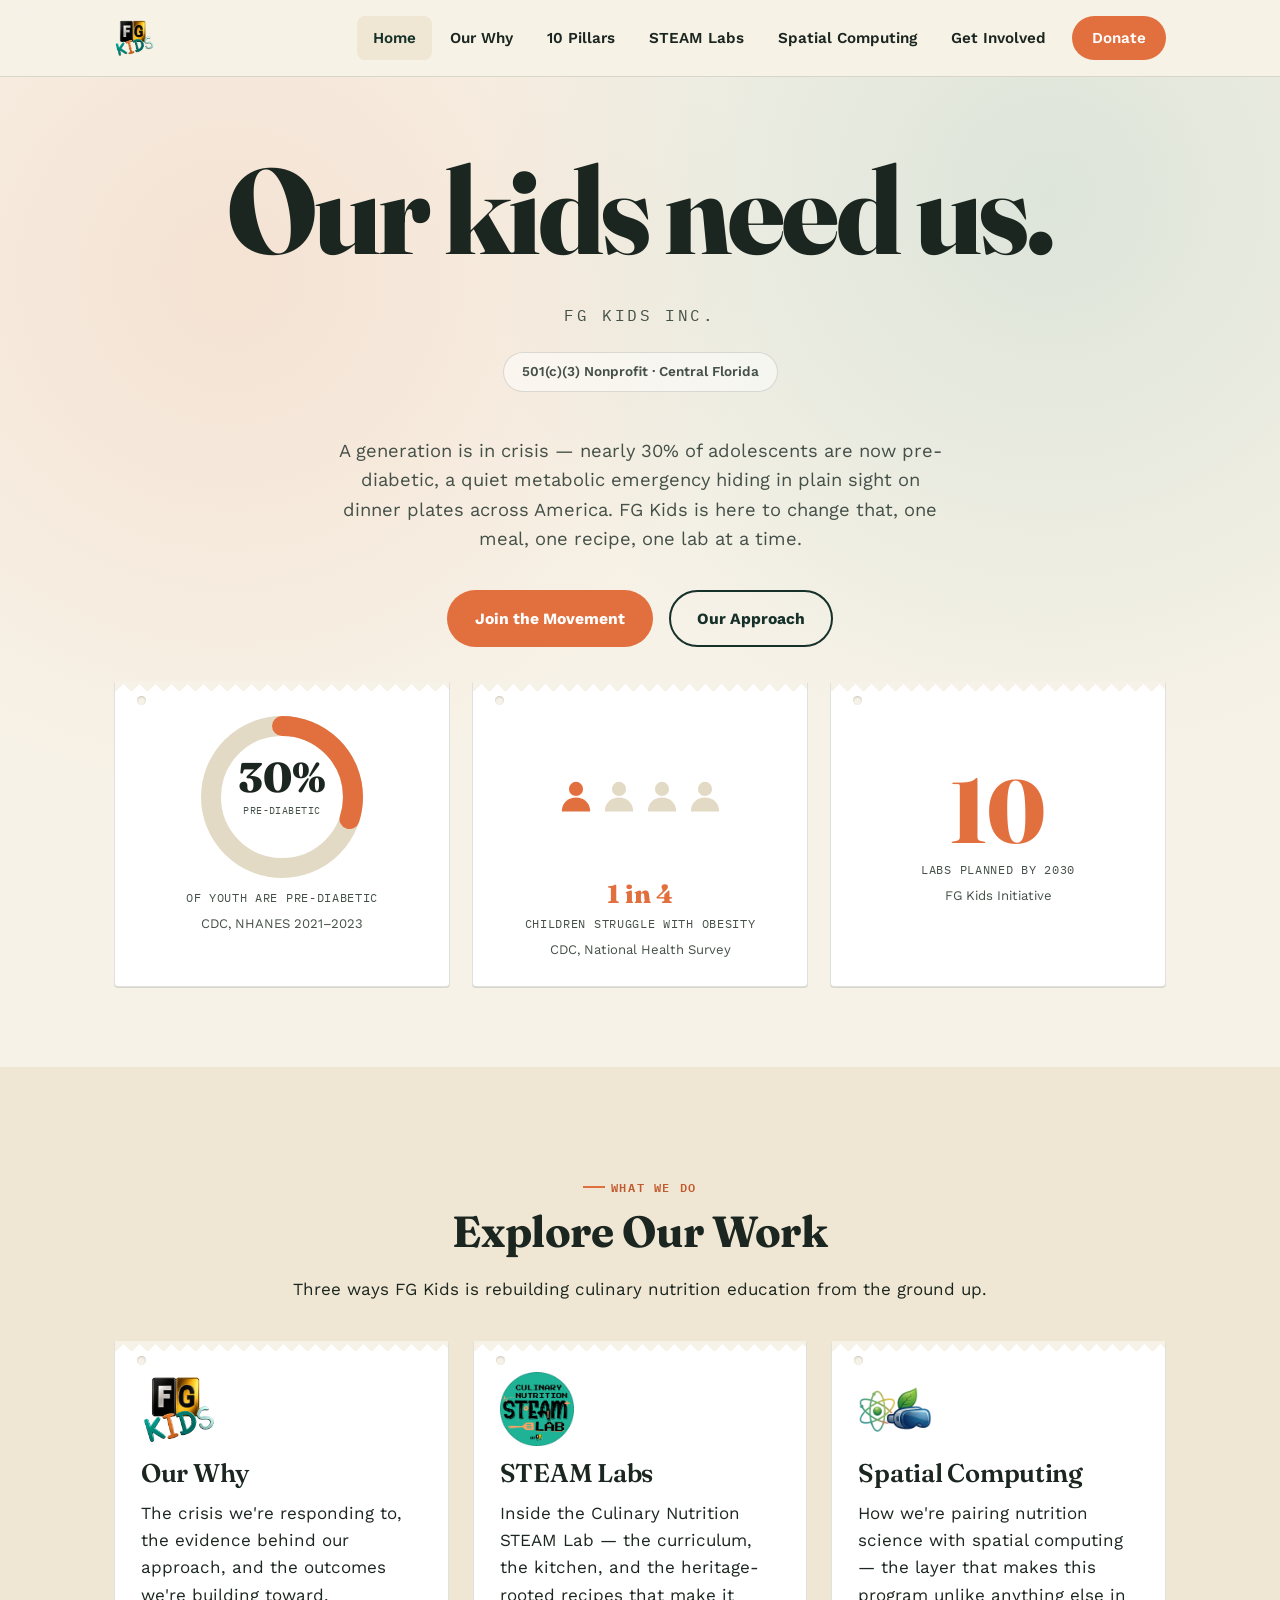
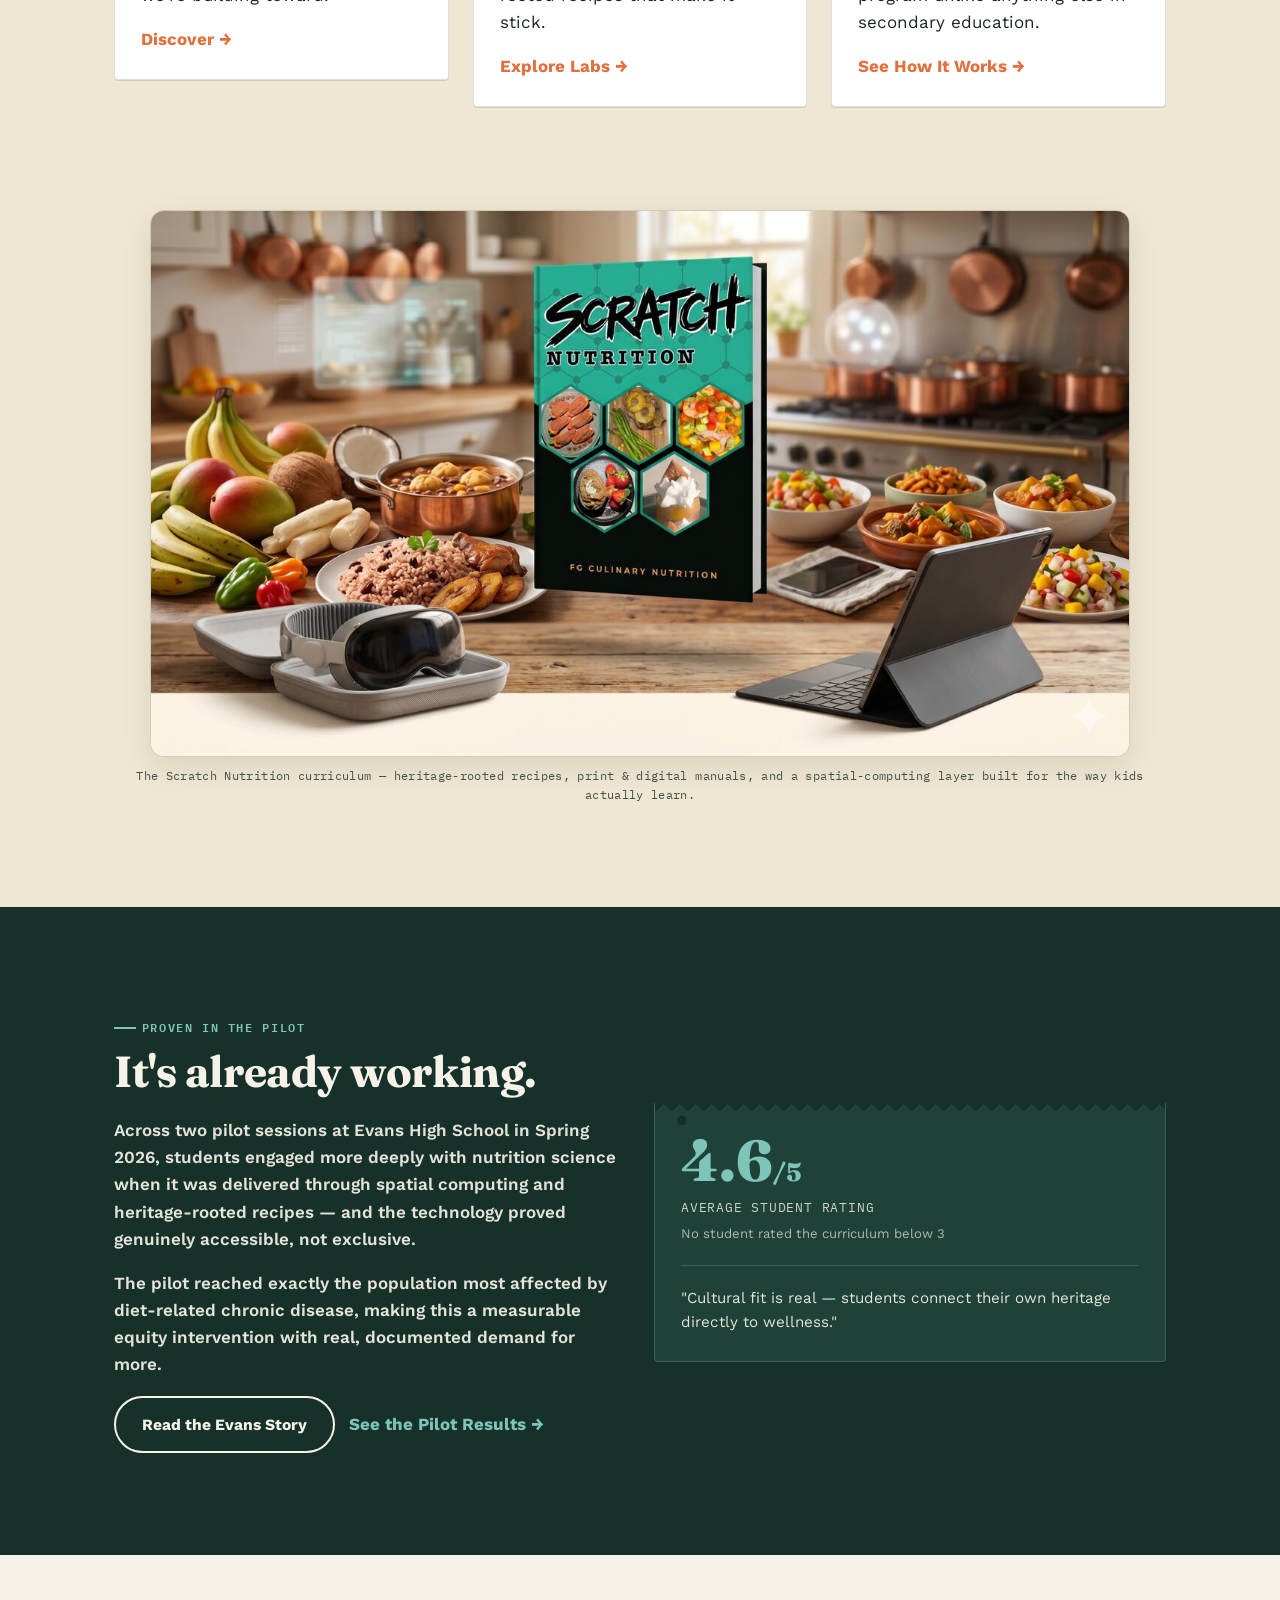
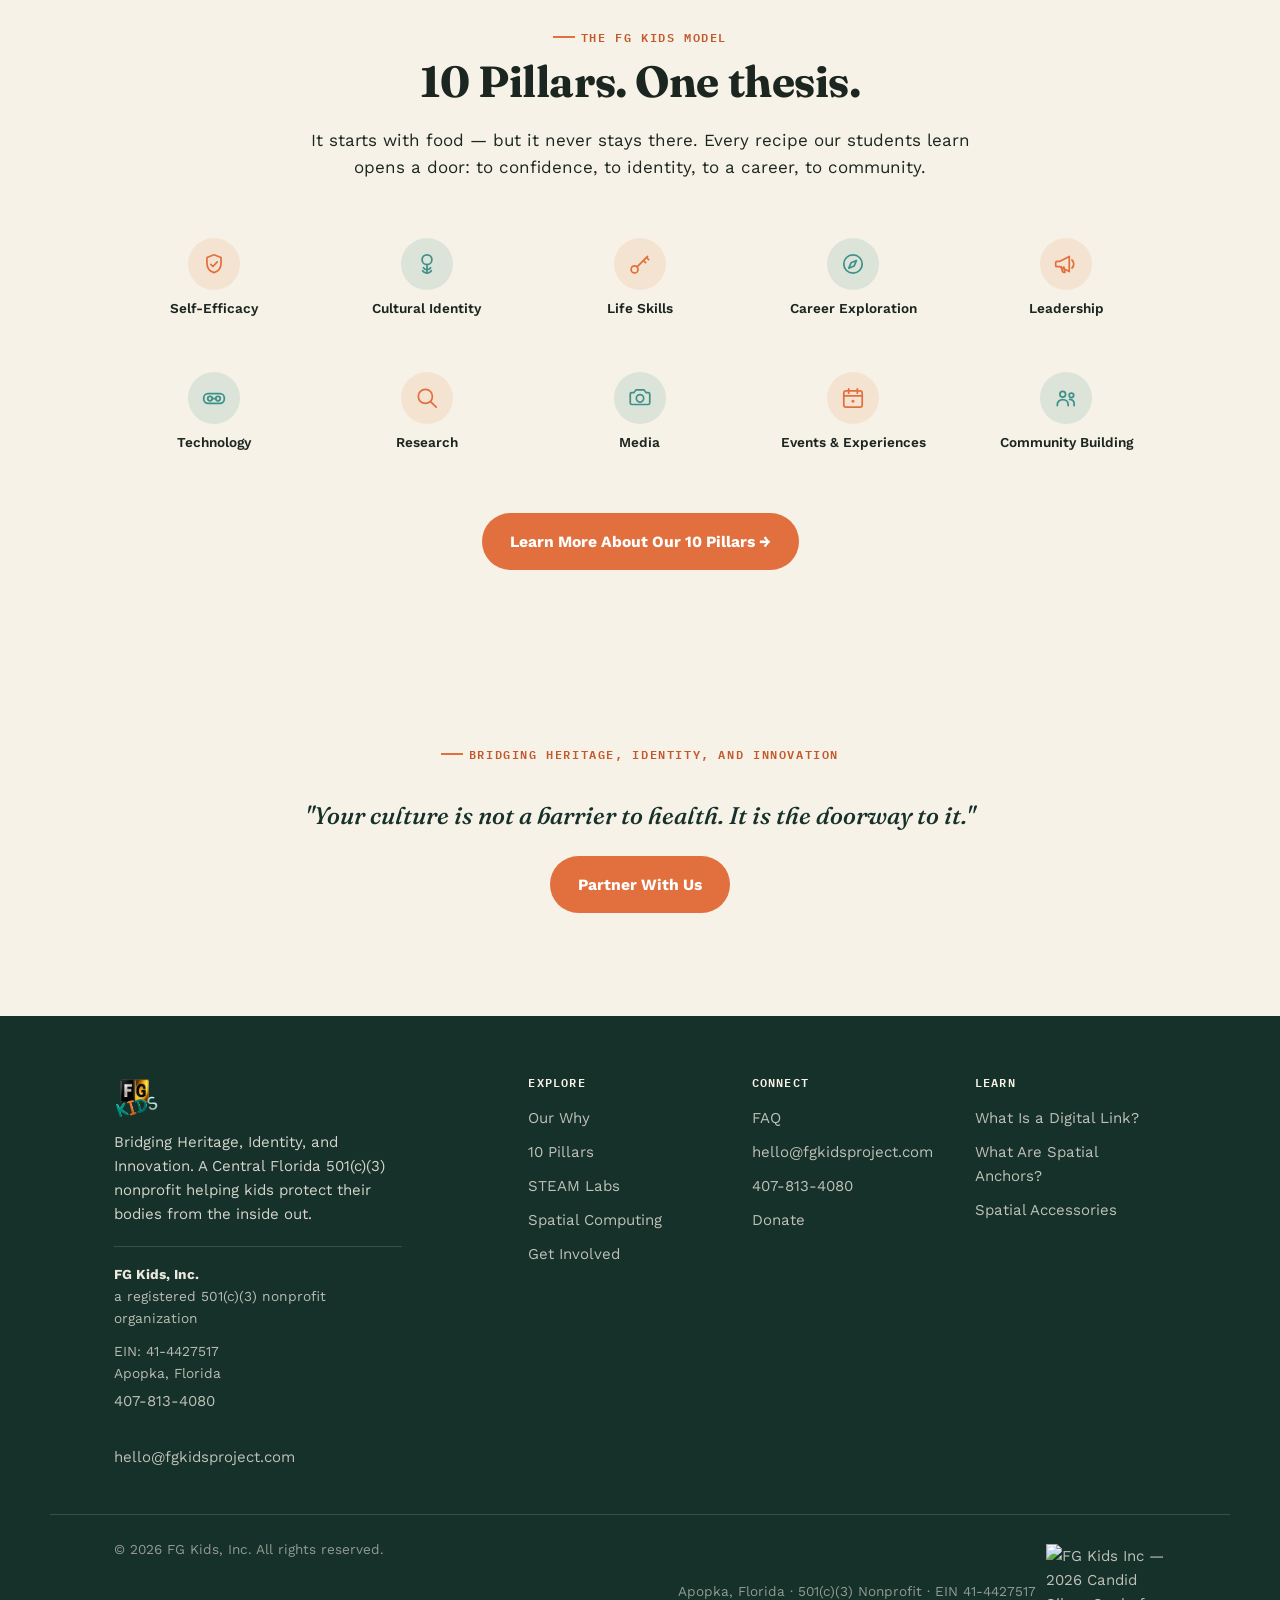
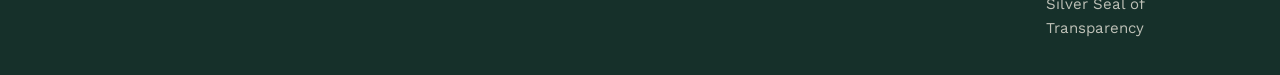
==== index.html @ 9d518774 "FG Kids website — Candid seal, corrected footer, new logo/favicon, 10 Pillars page" ====
<!DOCTYPE html>
<html lang="en">
<head>
<meta charset="UTF-8">
<meta name="viewport" content="width=device-width, initial-scale=1.0">
<title>FG Kids Inc. &mdash; Culinary Nutrition STEAM Lab</title>
<meta name="description" content="FG Kids is a Central Florida 501(c)(3) nonprofit teaching kids to protect their bodies from the inside out through heritage-rooted culinary nutrition education and spatial computing.">
<meta property="og:type" content="website">
<meta property="og:title" content="FG Kids Inc. &mdash; Culinary Nutrition STEAM Lab">
<meta property="og:description" content="FG Kids is a Central Florida 501(c)(3) nonprofit teaching kids to protect their bodies from the inside out through heritage-rooted culinary nutrition education and spatial computing.">
<meta property="og:image" content="https://fgkidsproject.com/images/og-image.png">
<meta property="og:url" content="https://fgkidsproject.com/">
<meta name="twitter:card" content="summary">
<meta name="twitter:title" content="FG Kids Inc. &mdash; Culinary Nutrition STEAM Lab">
<meta name="twitter:description" content="FG Kids is a Central Florida 501(c)(3) nonprofit teaching kids to protect their bodies from the inside out through heritage-rooted culinary nutrition education and spatial computing.">
<meta name="twitter:image" content="https://fgkidsproject.com/images/og-image.png">
<link rel="icon" href="/images/favicon.ico" sizes="any">
<link rel="icon" type="image/png" sizes="32x32" href="/images/favicon-32x32.png">
<link rel="icon" type="image/png" sizes="16x16" href="/images/favicon-16x16.png">
<link rel="apple-touch-icon" href="/images/apple-touch-icon.png">
<link rel="stylesheet" href="/css/styles.css">
</head>
<body>
<header class="site-header">
  <div class="nav-row">
    <a href="/" class="logo">
      <img src="/images/fg-kids-logo.png" alt="FG Kids" style="height:40px;width:auto;">
    </a>
    <nav class="main-nav">
        <a href="/" class="current">Home</a>
        <a href="/ourkidsneedus/">Our Why</a>
        <a href="/10-pillars/">10 Pillars</a>
        <a href="/nutritionsteamlab/">STEAM Labs</a>
        <a href="/spatial-computing/">Spatial Computing</a>
        <a href="/partnerwithus/">Get Involved</a>
        <a href="/donate/" class="btn-donate">Donate</a>
    </nav>
    <button class="nav-toggle" aria-label="Toggle menu" aria-expanded="false">&#9776;</button>
  </div>
</header>

<section class="hero hero-home">
  <div class="container">
    <h1 class="hero-xl">Our kids need us.</h1>
    <div class="hero-org">FG Kids Inc.</div>
    <div class="badge-pill">501(c)(3) Nonprofit &middot; Central Florida</div>
    <p class="lede">A generation is in crisis &mdash; nearly 30% of adolescents are now pre-diabetic, a quiet metabolic emergency hiding in plain sight on dinner plates across America. FG Kids is here to change that, one meal, one recipe, one lab at a time.</p>
    <div class="hero-ctas">
      <a href="/donate/" class="btn btn-primary">Join the Movement</a>
      <a href="/ourkidsneedus/" class="btn btn-outline">Our Approach</a>
    </div>

    <div class="stat-grid">
      <div class="card viz-card">
        <div class="data-viz">
          <svg viewBox="0 0 170 170" width="170" height="170" role="img" aria-label="30 percent Pre-Diabetic">
            <circle cx="85.0" cy="85.0" r="71.0" fill="none" stroke="#E3DAC5" stroke-width="20"/>
            <circle class="donut-arc" cx="85.0" cy="85.0" r="71.0" fill="none" stroke="#E2703F" stroke-width="20"
              stroke-dasharray="0 446.11" data-arc="133.83 312.27" stroke-linecap="round"
              transform="rotate(-90 85.0 85.0)"/>
            <text x="85.0" y="79.9" text-anchor="middle" class="donut-num" data-count-to="30" data-suffix="%">0%</text>
            <text x="85.0" y="102.0" text-anchor="middle" class="donut-label">Pre-Diabetic</text>
          </svg>
        </div>
        <span class="stat-label">Of Youth Are Pre-Diabetic</span>
        <div class="stat-source">CDC, NHANES 2021&ndash;2023</div>
      </div>
      <div class="card viz-card">
        <div class="data-viz" style="height:170px; align-items:center;">
          <svg viewBox="0 0 163 42" width="163" height="42" role="img" aria-label="1 in 4">
            <g transform="translate(0,3) scale(1.4166666666666667)">
              <circle cx="12" cy="7" r="5" fill="#E2703F"/>
              <path d="M2 23c0-6.5 4.5-10 10-10s10 3.5 10 10" fill="#E2703F"/>
            </g>
            <g transform="translate(43,3) scale(1.4166666666666667)">
              <circle cx="12" cy="7" r="5" fill="#E3DAC5"/>
              <path d="M2 23c0-6.5 4.5-10 10-10s10 3.5 10 10" fill="#E3DAC5"/>
            </g>
            <g transform="translate(86,3) scale(1.4166666666666667)">
              <circle cx="12" cy="7" r="5" fill="#E3DAC5"/>
              <path d="M2 23c0-6.5 4.5-10 10-10s10 3.5 10 10" fill="#E3DAC5"/>
            </g>
            <g transform="translate(129,3) scale(1.4166666666666667)">
              <circle cx="12" cy="7" r="5" fill="#E3DAC5"/>
              <path d="M2 23c0-6.5 4.5-10 10-10s10 3.5 10 10" fill="#E3DAC5"/>
            </g>
          </svg>
        </div>
        <span class="stat-num" style="font-size:1.6rem;">1 in 4</span>
        <span class="stat-label">Children Struggle With Obesity</span>
        <div class="stat-source">CDC, National Health Survey</div>
      </div>
      <div class="card center" style="display:flex; flex-direction:column; justify-content:center;">
        <span class="stat-num" data-count-to="10" style="font-size:5.6rem; line-height:1;">0</span>
        <span class="stat-label" style="margin-top:.5em;">Labs Planned by 2030</span>
        <div class="stat-source">FG Kids Initiative</div>
      </div>
    </div>
  </div>
</section>

<section class="on-soft">
  <div class="container">
    <div class="section-head center">
      <div class="eyebrow">What We Do</div>
      <h2>Explore Our Work</h2>
      <p>Three ways FG Kids is rebuilding culinary nutrition education from the ground up.</p>
    </div>
    <div class="grid-3">
      <a href="/ourkidsneedus/" style="text-decoration:none;color:inherit;">
        <div class="card">
          <img src="/images/fg-kids-logo.png" alt="" style="height:74px;width:auto;object-fit:contain;margin-bottom:.8em;">
          <h3>Our Why</h3>
          <p>The crisis we're responding to, the evidence behind our approach, and the outcomes we're building toward.</p>
          <span style="color:var(--coral); font-weight:700;">Discover &rarr;</span>
        </div>
      </a>
      <a href="/nutritionsteamlab/" style="text-decoration:none;color:inherit;">
        <div class="card">
          <img src="/images/steam-lab-badge.png" alt="" style="height:74px;width:auto;object-fit:contain;margin-bottom:.8em;">
          <h3>STEAM Labs</h3>
          <p>Inside the Culinary Nutrition STEAM Lab &mdash; the curriculum, the kitchen, and the heritage-rooted recipes that make it stick.</p>
          <span style="color:var(--coral); font-weight:700;">Explore Labs &rarr;</span>
        </div>
      </a>
      <a href="/spatial-computing/" style="text-decoration:none;color:inherit;">
        <div class="card">
          <img src="/images/icon-virtual-steam-lab.png" alt="" style="height:74px;width:auto;object-fit:contain;margin-bottom:.8em;">
          <h3>Spatial Computing</h3>
          <p>How we're pairing nutrition science with spatial computing &mdash; the layer that makes this program unlike anything else in secondary education.</p>
          <span style="color:var(--coral); font-weight:700;">See How It Works &rarr;</span>
        </div>
      </a>
    </div>
  </div>
</section>

<section class="on-soft" style="padding-top:0;">
  <div class="container">
    <figure class="fig">
      <div class="media-band" style="max-width:980px;">
        <img src="/images/scratch-product-spread.jpg" alt="The Scratch Nutrition manual in print and digital, alongside an Apple Vision Pro headset.">
      </div>
      <figcaption>The Scratch Nutrition curriculum &mdash; heritage-rooted recipes, print &amp; digital manuals, and a spatial-computing layer built for the way kids actually learn.</figcaption>
    </figure>
  </div>
</section>

<section class="on-dark">
  <div class="container">
    <div class="grid-2" style="align-items:center;">
      <div>
        <div class="eyebrow">Proven In The Pilot</div>
        <h2>It's already working.</h2>
        <p style="font-weight:600;">Across two pilot sessions at Evans High School in Spring 2026, students engaged more deeply with nutrition science when it was delivered through spatial computing and heritage-rooted recipes &mdash; and the technology proved genuinely accessible, not exclusive.</p>
        <p style="font-weight:600;">The pilot reached exactly the population most affected by diet-related chronic disease, making this a measurable equity intervention with real, documented demand for more.</p>
        <div style="display:flex; gap:14px; flex-wrap:wrap; align-items:center;">
          <a href="/scratch-nutrition-lab/" class="btn btn-outline">Read the Evans Story</a>
          <a href="/nutritionsteamlab/#pilot" style="color:var(--teal-light); font-weight:700; text-decoration:none;">See the Pilot Results &rarr;</a>
        </div>
      </div>
      <div class="card">
        <span class="stat-num" style="font-size:3.6rem;">4.6<span style="font-size:1.6rem;">/5</span></span>
        <span class="stat-label" style="font-size:.82rem;">Average Student Rating</span>
        <div class="stat-source" style="margin-bottom:1.4em;">No student rated the curriculum below 3</div>
        <hr class="divider" style="margin:1.2em 0;">
        <p style="margin:0; font-size:.95rem;">"Cultural fit is real &mdash; students connect their own heritage directly to wellness."</p>
      </div>
    </div>
  </div>
</section>

<section class="section-tight">
  <div class="container">
    <div class="section-head center">
      <div class="eyebrow" style="justify-content:center;">The FG Kids Model</div>
      <h2>10 Pillars. One thesis.</h2>
      <p class="lede" style="margin-left:auto;margin-right:auto;">It starts with food &mdash; but it never stays there. Every recipe our students learn opens a door: to confidence, to identity, to a career, to community.</p>
    </div>
    <div class="pillars-mini-grid">
      <a href="/10-pillars/#self-efficacy" class="pillar-mini">
        <div class="pillar-mini-icon"><svg viewBox="0 0 24 24" fill="none" stroke="currentColor" stroke-width="1.6" stroke-linecap="round" stroke-linejoin="round"><path d="M12 3.5l6.5 2.5v5c0 4.8-2.9 7.8-6.5 9-3.6-1.2-6.5-4.2-6.5-9v-5L12 3.5z"/><path d="M9 12.3l2 2 4-4.2"/></svg></div>
        <span>Self-Efficacy</span>
      </a>
      <a href="/10-pillars/#cultural-identity" class="pillar-mini">
        <div class="pillar-mini-icon"><svg viewBox="0 0 24 24" fill="none" stroke="currentColor" stroke-width="1.6" stroke-linecap="round" stroke-linejoin="round"><circle cx="12" cy="8" r="4.5"/><path d="M12 12.5v8"/><path d="M12 20.5c-1.8 0-3.2-1-4-2.3M12 20.5c1.8 0 3.2-1 4-2.3M12 17.3c-1.4 0-2.6-.8-3.3-1.9M12 17.3c1.4 0 2.6-.8 3.3-1.9"/></svg></div>
        <span>Cultural Identity</span>
      </a>
      <a href="/10-pillars/#life-skills" class="pillar-mini">
        <div class="pillar-mini-icon"><svg viewBox="0 0 24 24" fill="none" stroke="currentColor" stroke-width="1.6" stroke-linecap="round" stroke-linejoin="round"><circle cx="7" cy="17" r="3.2"/><path d="M9.3 14.7L19 5"/><path d="M15.2 8.8l2 2M18 6l2 2"/></svg></div>
        <span>Life Skills</span>
      </a>
      <a href="/10-pillars/#career-exploration" class="pillar-mini">
        <div class="pillar-mini-icon"><svg viewBox="0 0 24 24" fill="none" stroke="currentColor" stroke-width="1.6" stroke-linecap="round" stroke-linejoin="round"><circle cx="12" cy="12" r="8.5"/><path d="M15.2 8.8l-2.1 5-5 2.1 2.1-5 5-2.1z"/></svg></div>
        <span>Career Exploration</span>
      </a>
      <a href="/10-pillars/#leadership" class="pillar-mini">
        <div class="pillar-mini-icon"><svg viewBox="0 0 24 24" fill="none" stroke="currentColor" stroke-width="1.6" stroke-linecap="round" stroke-linejoin="round"><path d="M3.5 9.5h3L15 5v14l-8.5-4.5h-3a1 1 0 01-1-1v-3a1 1 0 011-1z"/><path d="M7.5 14.5l1.2 4.2a1.3 1.3 0 001.25.95H11l-1-4.9"/><path d="M17.5 8.3a5 5 0 010 7.4"/></svg></div>
        <span>Leadership</span>
      </a>
      <a href="/10-pillars/#technology" class="pillar-mini">
        <div class="pillar-mini-icon"><svg viewBox="0 0 24 24" fill="none" stroke="currentColor" stroke-width="1.6" stroke-linecap="round" stroke-linejoin="round"><rect x="2.5" y="8" width="19" height="9" rx="4"/><circle cx="8.3" cy="12.5" r="2.1"/><circle cx="15.7" cy="12.5" r="2.1"/><path d="M10.4 12.5h3.2"/></svg></div>
        <span>Technology</span>
      </a>
      <a href="/10-pillars/#research" class="pillar-mini">
        <div class="pillar-mini-icon"><svg viewBox="0 0 24 24" fill="none" stroke="currentColor" stroke-width="1.6" stroke-linecap="round" stroke-linejoin="round"><circle cx="10.5" cy="10.5" r="6.5"/><path d="M15.3 15.3L20.5 20.5"/></svg></div>
        <span>Research</span>
      </a>
      <a href="/10-pillars/#media" class="pillar-mini">
        <div class="pillar-mini-icon"><svg viewBox="0 0 24 24" fill="none" stroke="currentColor" stroke-width="1.6" stroke-linecap="round" stroke-linejoin="round"><path d="M3 8.5a1.5 1.5 0 011.5-1.5h2l1.2-1.8a1.5 1.5 0 011.25-.7h6.1a1.5 1.5 0 011.25.7L17.5 7h2A1.5 1.5 0 0121 8.5v8A1.5 1.5 0 0119.5 18h-15A1.5 1.5 0 013 16.5v-8z"/><circle cx="12" cy="12.3" r="3.4"/></svg></div>
        <span>Media</span>
      </a>
      <a href="/10-pillars/#events-experiences" class="pillar-mini">
        <div class="pillar-mini-icon"><svg viewBox="0 0 24 24" fill="none" stroke="currentColor" stroke-width="1.6" stroke-linecap="round" stroke-linejoin="round"><rect x="3.5" y="5.5" width="17" height="15" rx="2"/><path d="M3.5 10h17"/><path d="M8 3.5v4M16 3.5v4"/><circle cx="12" cy="15" r="1.3" fill="currentColor" stroke="none"/></svg></div>
        <span>Events &amp; Experiences</span>
      </a>
      <a href="/10-pillars/#community-building" class="pillar-mini">
        <div class="pillar-mini-icon"><svg viewBox="0 0 24 24" fill="none" stroke="currentColor" stroke-width="1.6" stroke-linecap="round" stroke-linejoin="round"><circle cx="9" cy="8.5" r="2.6"/><path d="M4 19v-1.2c0-2.4 2.2-4.3 5-4.3s5 1.9 5 4.3V19"/><circle cx="17" cy="9.5" r="2.1"/><path d="M15.3 13.2c2.4.2 4.2 1.9 4.2 4V19"/></svg></div>
        <span>Community Building</span>
      </a>
    </div>
    <div class="center" style="margin-top:2.4em;">
      <a href="/10-pillars/" class="btn btn-primary">Learn More About Our 10 Pillars &rarr;</a>
    </div>
  </div>
</section>

<section>
  <div class="container center">
    <div class="eyebrow" style="justify-content:center;">Bridging Heritage, Identity, and Innovation</div>
    <p class="quote-block">"Your culture is not a barrier to health. It is the doorway to it."</p>
    <a href="/partnerwithus/" class="btn btn-primary">Partner With Us</a>
  </div>
</section>

<footer class="site-footer">
  <div class="container">
    <div class="footer-grid">
      <div>
        <img src="/images/fg-kids-logo.png" alt="FG Kids" style="height:44px;width:auto;margin-bottom:.6em;">
        <p class="footer-tagline">Bridging Heritage, Identity, and Innovation. A Central Florida 501(c)(3) nonprofit helping kids protect their bodies from the inside out.</p>
        <div class="footer-legal">
          <p><strong>FG Kids, Inc.</strong><br>
          a registered 501(c)(3) nonprofit organization</p>
          <p>EIN: 41-4427517<br>
          Apopka, Florida<br>
          <a href="tel:+14078134080">407-813-4080</a><br>
          <a href="mailto:hello@fgkidsproject.com">hello@fgkidsproject.com</a></p>
        </div>
      </div>
      <div>
        <h4>Explore</h4>
        <a href="/ourkidsneedus/">Our Why</a>
        <a href="/10-pillars/">10 Pillars</a>
        <a href="/nutritionsteamlab/">STEAM Labs</a>
        <a href="/spatial-computing/">Spatial Computing</a>
        <a href="/partnerwithus/">Get Involved</a>
      </div>
      <div>
        <h4>Connect</h4>
        <a href="/partnerwithus/#faq">FAQ</a>
        <a href="mailto:hello@fgkidsproject.com">hello@fgkidsproject.com</a>
        <a href="tel:+14078134080">407-813-4080</a>
        <a href="/donate/">Donate</a>
      </div>
      <div>
        <h4>Learn</h4>
        <a href="/spatial-computing/digital-link/">What Is a Digital Link?</a>
        <a href="/spatial-computing/spatial-anchors/">What Are Spatial Anchors?</a>
        <a href="/spatial-computing/spatial-accessories/">Spatial Accessories</a>
      </div>
    </div>
  </div>
  <div class="footer-bottom">
    <span>&copy; 2026 FG Kids, Inc. All rights reserved.</span>
    <span class="footer-trust">
      Apopka, Florida &middot; 501(c)(3) Nonprofit &middot; EIN 41-4427517
      <a aria-label="FG Kids Inc" href="https://app.candid.org/profile/16589307/fg-kids-inc-41-4427517/?pkId=f9129e25-9f49-42b6-85df-ab105f650fca" target="_blank" rel="noopener">
        <img alt="FG Kids Inc — 2026 Candid Silver Seal of Transparency" src="https://widgets.guidestar.org/prod/v1/pdp/transparency-seal/16589307/svg" style="width:120px;height:auto;" />
      </a>
    </span>
  </div>
</footer>
<script src="/js/site.js"></script>
</body>
</html>
---- css/styles.css ----
/* ===========================================================
   FG KIDS — DESIGN SYSTEM
   Palette: cream + deep forest green + coral + teal
   Display: Fraunces (warm, characterful serif)
   Body: Work Sans
   Data/eyebrow: IBM Plex Mono (the "lab notebook" register)
   Signature motif: the recipe-card — torn top edge + punch hole,
   used for stats, curriculum units, and recipe teasers. It ties
   directly back to the printed Scratch Nutrition Manual.
=========================================================== */

@import url('https://fonts.googleapis.com/css2?family=Fraunces:opsz,wght@9..144,400;9..144,500;9..144,600;9..144,700;9..144,800&family=Work+Sans:wght@400;500;600;700&family=IBM+Plex+Mono:wght@500;600&display=swap');

:root{
  --cream:        #F7F2E7;
  --cream-soft:   #EFE7D3;
  --forest:       #16302A;
  --forest-2:     #1E4238;
  --forest-3:     #26503F;
  --coral:        #E2703F;
  --coral-dark:   #C25A2E;
  --teal:         #3D9188;
  --teal-light:   #7FC4B8;
  --ink:          #1C2620;
  --ink-soft:     #445048;
  --line:         rgba(28,38,32,0.14);
  --line-on-dark: rgba(247,242,231,0.16);
  --cream-on-dark:#F7F2E7;

  --font-display: 'Fraunces', Georgia, serif;
  --font-body:    'Work Sans', -apple-system, BlinkMacSystemFont, sans-serif;
  --font-mono:    'IBM Plex Mono', ui-monospace, monospace;

  --max: 1180px;
  --pad: clamp(20px, 5vw, 64px);
  --radius: 14px;
}

*{box-sizing:border-box;}
html{scroll-behavior:smooth;}
body{
  margin:0;
  background:var(--cream);
  color:var(--ink);
  font-family:var(--font-body);
  font-size:17px;
  line-height:1.6;
  -webkit-font-smoothing:antialiased;
}
img{max-width:100%;display:block;}
a{color:inherit;}
h1,h2,h3,h4{
  font-family:var(--font-display);
  font-weight:700;
  line-height:1.08;
  margin:0 0 .5em;
  letter-spacing:-0.01em;
}
h1{font-size:clamp(2.4rem, 5vw, 4.2rem); font-weight:800;}
h2{font-size:clamp(1.9rem, 3.4vw, 2.8rem);}
h3{font-size:clamp(1.3rem, 2vw, 1.6rem); font-weight:600;}
p{margin:0 0 1em;}
.container{max-width:var(--max); margin:0 auto; padding-left:var(--pad); padding-right:var(--pad);}
section{padding:clamp(56px,8vw,108px) 0;}

/* focus visibility */
a:focus-visible, button:focus-visible{outline:3px solid var(--coral); outline-offset:3px;}
@media (prefers-reduced-motion: reduce){
  *{animation-duration:.001ms !important; transition-duration:.001ms !important;}
}

/* -------------------- eyebrow / labels -------------------- */
.eyebrow{
  font-family:var(--font-mono);
  font-size:.72rem;
  letter-spacing:.14em;
  text-transform:uppercase;
  color:var(--coral-dark);
  display:inline-flex;
  align-items:center;
  gap:.5em;
  margin-bottom:1em;
  font-weight:600;
}
.eyebrow::before{content:"";width:22px;height:2px;background:var(--coral);display:inline-block;}
.on-dark .eyebrow{color:var(--teal-light);}
.on-dark .eyebrow::before{background:var(--teal-light);}

/* -------------------- nav -------------------- */
.site-header{
  position:sticky; top:0; z-index:50;
  background:rgba(247,242,231,0.92);
  backdrop-filter:blur(8px);
  border-bottom:1px solid var(--line);
}
.nav-row{
  display:flex; align-items:center; justify-content:space-between;
  padding:16px var(--pad); max-width:var(--max); margin:0 auto;
}
.logo{
  display:flex; align-items:center; gap:.6em;
  font-family:var(--font-display); font-weight:800; font-size:1.25rem;
  text-decoration:none; color:var(--forest);
}
.logo-mark{
  width:34px; height:34px; border-radius:9px;
  background:var(--forest);
  display:flex; align-items:center; justify-content:center;
  color:var(--cream); font-family:var(--font-display); font-weight:800; font-size:1.05rem;
  flex:none;
}
.logo-mark span{color:var(--coral);}
nav.main-nav{display:flex; align-items:center; gap:2px;}
nav.main-nav a{
  font-size:.95rem; font-weight:600; text-decoration:none;
  color:var(--ink); padding:10px 16px; border-radius:8px;
  transition:background .15s ease;
}
nav.main-nav a:hover{background:var(--cream-soft);}
nav.main-nav a.current{color:var(--forest); background:var(--cream-soft);}
.btn-donate{
  background:var(--coral); color:#fff !important; padding:10px 20px !important;
  border-radius:999px !important; margin-left:8px;
}
.btn-donate:hover{background:var(--coral-dark) !important;}
.nav-toggle{display:none; background:none;border:none;font-size:1.6rem;color:var(--forest);}

@media (max-width:920px){
  nav.main-nav{
    position:fixed; inset:64px 0 0 0; background:var(--cream);
    flex-direction:column; align-items:stretch; padding:12px var(--pad);
    display:none; overflow-y:auto;
  }
  nav.main-nav.open{display:flex;}
  nav.main-nav a{padding:16px 4px; border-bottom:1px solid var(--line); border-radius:0;}
  .btn-donate{margin:12px 4px 0; text-align:center;}
  .nav-toggle{display:block;}
}

/* -------------------- buttons -------------------- */
.btn{
  display:inline-flex; align-items:center; gap:.5em;
  font-family:var(--font-body); font-weight:700; font-size:.98rem;
  padding:14px 26px; border-radius:999px; text-decoration:none;
  border:2px solid transparent; cursor:pointer; transition:transform .15s ease, background .15s ease;
}
.btn:hover{transform:translateY(-1px);}
.btn-primary{background:var(--coral); color:#fff;}
.btn-primary:hover{background:var(--coral-dark);}
.btn-outline{border-color:var(--forest); color:var(--forest); background:transparent;}
.btn-outline:hover{background:var(--forest); color:var(--cream);}
.on-dark .btn-outline{border-color:var(--cream); color:var(--cream);}
.on-dark .btn-outline:hover{background:var(--cream); color:var(--forest);}
.btn-teal{background:var(--teal); color:#fff;}
.btn-teal:hover{background:#317a72;}

/* -------------------- sections / bg -------------------- */
.on-dark{background:var(--forest); color:var(--cream);}
.on-dark h1,.on-dark h2,.on-dark h3{color:var(--cream);}
.on-dark p{color:rgba(247,242,231,0.92);}
.on-soft{background:var(--cream-soft);}
.section-tight{padding-top:clamp(40px,5vw,64px); padding-bottom:clamp(40px,5vw,64px);}

/* -------------------- hero -------------------- */
.hero{
  padding:clamp(64px,10vw,120px) 0 clamp(48px,7vw,80px);
  text-align:center;
  position:relative;
  overflow:hidden;
}
.hero::before{
  content:"";
  position:absolute; inset:0;
  background-image: radial-gradient(circle at 18% 20%, rgba(226,112,63,0.12), transparent 40%),
                     radial-gradient(circle at 82% 12%, rgba(61,145,136,0.14), transparent 42%);
  pointer-events:none;
}
.hero .container{position:relative;}
.badge-pill{
  display:inline-flex; align-items:center; gap:.5em;
  border:1.5px solid var(--line); border-radius:999px;
  padding:8px 18px; font-size:.85rem; font-weight:600; color:var(--ink-soft);
  margin-bottom:1.6em; background:rgba(255,255,255,.5);
}
.hero h1{max-width:16ch; margin-left:auto; margin-right:auto;}
/* homepage: oversized striking headline leads the page */
.hero-home{padding-top:clamp(44px,6vw,76px);}
.hero h1.hero-xl{
  max-width:none;
  font-size:clamp(2.7rem, 12.5vw, 7.6rem);
  line-height:0.94;
  letter-spacing:-0.025em;
  margin:0 auto .28em;
  text-wrap:balance;
}
.hero-org{
  font-family:var(--font-mono);
  font-size:clamp(.82rem, 1.6vw, 1.02rem);
  letter-spacing:.16em;
  text-transform:uppercase;
  color:var(--ink-soft);
  margin:0 0 1.5em;
}
.hero .lede{max-width:56ch; margin:1.2em auto 2em; font-size:1.15rem; color:var(--ink-soft);}
.hero-ctas{display:flex; gap:16px; justify-content:center; flex-wrap:wrap;}

/* -------------------- stat / recipe-card motif -------------------- */
.card{
  background:#fff;
  position:relative;
  border-radius:4px;
  padding:30px 26px 26px;
  box-shadow:0 1px 0 var(--line);
  border:1px solid var(--line);
}
/* torn top edge */
.card::before{
  content:"";
  position:absolute; top:-1px; left:0; right:0; height:10px;
  background-image: linear-gradient(135deg, var(--cream) 50%, transparent 50%),
                     linear-gradient(-135deg, var(--cream) 50%, transparent 50%);
  background-size: 16px 16px;
  background-position: 0 -5px;
  background-repeat: repeat-x;
}
/* punch hole */
.card::after{
  content:"";
  position:absolute; top:14px; left:22px;
  width:9px; height:9px; border-radius:50%;
  background:var(--cream); box-shadow:inset 0 1px 2px rgba(0,0,0,.18);
}
.on-dark .card::before{background-image: linear-gradient(135deg, var(--forest) 50%, transparent 50%), linear-gradient(-135deg, var(--forest) 50%, transparent 50%);}
.on-dark .card::after{background:var(--forest);}
.on-dark .card{background:var(--forest-2); border-color:var(--line-on-dark);}

.stat-grid{display:grid; grid-template-columns:repeat(3,1fr); gap:22px; margin-top:2em;}
@media (max-width:800px){.stat-grid{grid-template-columns:1fr;}}
.stat-num{font-family:var(--font-display); font-size:2.6rem; font-weight:800; color:var(--coral); line-height:1;}
.on-dark .stat-num{color:var(--teal-light);}
.stat-label{font-family:var(--font-mono); font-size:.72rem; letter-spacing:.06em; text-transform:uppercase; color:var(--ink-soft); margin-top:.6em; display:block;}
.on-dark .stat-label{color:rgba(247,242,231,.82);}
.stat-source{font-size:.82rem; color:var(--ink-soft); margin-top:.4em;}
.on-dark .stat-source{color:rgba(247,242,231,.68);}

/* -------------------- grids -------------------- */
.grid-3{display:grid; grid-template-columns:repeat(3,1fr); gap:24px;}
.grid-2{display:grid; grid-template-columns:repeat(2,1fr); gap:28px;}
.grid-4{display:grid; grid-template-columns:repeat(4,1fr); gap:20px;}
@media (max-width:900px){.grid-3,.grid-4{grid-template-columns:repeat(2,1fr);}}
@media (max-width:600px){.grid-3,.grid-4,.grid-2{grid-template-columns:1fr;}}

.section-head{max-width:64ch; margin-bottom:2.2em;}
.section-head.center{margin-left:auto;margin-right:auto;text-align:center;}

/* -------------------- placeholder media -------------------- */
.ph{
  background:repeating-linear-gradient(135deg, var(--cream-soft), var(--cream-soft) 10px, #fff 10px, #fff 20px);
  border:1.5px dashed var(--line);
  border-radius:var(--radius);
  display:flex; align-items:center; justify-content:center;
  color:var(--ink-soft); font-family:var(--font-mono); font-size:.78rem;
  text-align:center; padding:16px; letter-spacing:.02em;
  min-height:220px;
}
.on-dark .ph{background:repeating-linear-gradient(135deg, var(--forest-2), var(--forest-2) 10px, var(--forest-3) 10px, var(--forest-3) 20px); border-color:var(--line-on-dark); color:rgba(247,242,231,.7);}

/* -------------------- pillar / feature cards -------------------- */
.pillar{
  border-left:3px solid var(--coral);
  padding:6px 0 6px 22px;
}
.pillar h3{margin-bottom:.3em;}
.pillar .num{font-family:var(--font-mono); font-size:.75rem; color:var(--coral-dark); letter-spacing:.08em;}

/* -------------------- unit / curriculum card -------------------- */
.unit-card{
  background:#fff; border:1px solid var(--line); border-radius:10px;
  padding:20px; position:relative;
}
.unit-card .u-num{
  font-family:var(--font-mono); font-size:.72rem; color:var(--teal);
  letter-spacing:.08em; text-transform:uppercase; margin-bottom:.5em; display:block;
}
.unit-card h4{font-family:var(--font-display); font-size:1.1rem; margin:0 0 .3em; font-weight:700;}
.unit-card .theme{font-size:.88rem; color:var(--ink-soft);}

/* -------------------- recipe teaser -------------------- */
.recipe-card{
  background:#fff; border-radius:4px; overflow:hidden;
  border:1px solid var(--line); position:relative;
}
.recipe-card .ph{min-height:170px; border-radius:0; border:none; border-bottom:1px solid var(--line);}
.recipe-card .body{padding:20px;}
.recipe-card h4{font-family:var(--font-display); font-size:1.15rem; margin:0 0 .4em;}
.recipe-card .swap{
  margin-top:.9em; padding-top:.9em; border-top:1px dashed var(--line);
  font-size:.86rem; color:var(--teal); font-weight:600;
}

/* -------------------- data visuals: donut + pictogram -------------------- */
.data-viz{display:flex; align-items:center; justify-content:center;}
.donut-num{
  font-family:var(--font-display); font-weight:800;
  font-size:2.6rem; fill:var(--ink);
}
.donut-label{
  font-family:var(--font-mono); font-size:.62rem; letter-spacing:.05em;
  text-transform:uppercase; fill:var(--ink-soft);
}
.on-dark .donut-num{fill:var(--cream);}
.on-dark .donut-label{fill:rgba(247,242,231,.7);}
.donut-arc{transition:stroke-dasharray 1.3s cubic-bezier(.16,.84,.44,1);}
.pictogram-caption{
  font-family:var(--font-mono); font-size:.78rem; color:var(--ink-soft);
  text-align:center; margin-top:.9em;
}
.viz-card{display:flex; flex-direction:column; align-items:center; text-align:center;}

/* -------------------- carousel -------------------- */
.carousel{
  position:relative;
  width:100%;
  max-width:440px;      /* portrait blueprint — sized to the image, no empty panel */
  margin:0 auto;
}
.carousel-track{
  position:relative; aspect-ratio: 1100/1956;
  border-radius:16px; overflow:hidden;
  border:6px solid var(--teal); background:var(--forest);
}
.carousel-slide{
  position:absolute; inset:0;
  opacity:0; visibility:hidden;
  transition:opacity .35s ease;
}
.carousel-slide.active{opacity:1; visibility:visible;}
.carousel-slide img{width:100%; height:100%; object-fit:cover; display:block;}
.carousel-arrow{
  position:absolute; top:50%; transform:translateY(-50%);
  width:44px; height:44px; border-radius:50%; border:none;
  background:var(--forest); color:#fff; font-size:1.5rem; line-height:1;
  cursor:pointer; display:flex; align-items:center; justify-content:center;
  box-shadow:0 2px 8px rgba(28,38,32,.2);
  transition:background .15s ease, transform .15s ease;
  z-index:2;
}
.carousel-arrow:hover{background:var(--coral); transform:translateY(-50%) scale(1.06);}
.carousel-arrow.prev{left:-64px;}   /* arrows sit OUTSIDE the frame */
.carousel-arrow.next{right:-64px;}
@media (max-width:600px){
  /* on narrow screens, tuck the arrows just inside the edges so they stay on-screen */
  .carousel{max-width:min(440px,84vw);}
  .carousel-arrow{background:rgba(22,48,42,0.8);}
  .carousel-arrow.prev{left:10px;}
  .carousel-arrow.next{right:10px;}
}
.carousel-dots{
  position:absolute; bottom:14px; left:0; right:0;
  display:flex; justify-content:center; gap:8px;
}
.carousel-dots button{
  width:9px; height:9px; border-radius:50%; border:none; padding:0;
  background:rgba(255,255,255,0.45); cursor:pointer;
}
.carousel-dots button.active{background:var(--coral);}

/* -------------------- FAQ accordion -------------------- */
.faq-item{border-bottom:1px solid var(--line);}
.faq-q{
  width:100%; text-align:left; background:none; border:none; cursor:pointer;
  padding:20px 0; font-family:var(--font-body); font-weight:700; font-size:1.02rem;
  display:flex; justify-content:space-between; align-items:center; color:var(--ink);
}
.faq-q .chev{transition:transform .2s ease; color:var(--coral); font-size:1.2rem;}
.faq-item.open .faq-q .chev{transform:rotate(180deg);}
.faq-a{max-height:0; overflow:hidden; transition:max-height .25s ease;}
.faq-a p{padding-bottom:20px; color:var(--ink-soft); max-width:64ch;}

/* -------------------- partner tiers -------------------- */
.tier-card{
  background:#fff; border-radius:12px; border:1px solid var(--line);
  padding:30px 26px; display:flex; flex-direction:column; height:100%;
}
.tier-card.popular{border-color:var(--coral); box-shadow:0 0 0 2px var(--coral);}
.tier-tag{
  align-self:flex-start; font-family:var(--font-mono); font-size:.68rem;
  letter-spacing:.08em; text-transform:uppercase; padding:5px 10px; border-radius:999px;
  background:var(--cream-soft); color:var(--ink-soft); margin-bottom:1em;
}
.tier-card.popular .tier-tag{background:var(--coral); color:#fff;}
.tier-card ul{padding-left:1.1em; margin:1em 0; color:var(--ink-soft); font-size:.94rem;}
.tier-card li{margin-bottom:.4em;}
.tier-card .btn{margin-top:auto; align-self:stretch; justify-content:center; text-align:center;}
/* consistent, never-stretch partner icons */
.tier-icons{display:flex; gap:12px; align-items:center; margin-bottom:1.1em; min-height:60px;}
.tier-icon{height:60px; width:auto; object-fit:contain;}

/* -------------------- footer -------------------- */
footer.site-footer{
  background:var(--forest); color:rgba(247,242,231,.85);
  padding:60px 0 30px;
}
.footer-grid{display:grid; grid-template-columns:2fr 1fr 1fr 1fr; gap:32px;}
@media (max-width:800px){.footer-grid{grid-template-columns:1fr 1fr;}}
@media (max-width:520px){.footer-grid{grid-template-columns:1fr;}}
footer.site-footer h4{color:var(--cream); font-family:var(--font-mono); font-size:.75rem; letter-spacing:.1em; text-transform:uppercase; margin-bottom:1em; font-weight:600;}
footer.site-footer a{display:block; text-decoration:none; color:rgba(247,242,231,.75); padding:5px 0; font-size:.94rem;}
footer.site-footer a:hover{color:#fff;}
.footer-bottom{
  max-width:var(--max); margin:40px auto 0; padding:24px var(--pad) 0;
  border-top:1px solid var(--line-on-dark);
  font-size:.85rem; color:rgba(247,242,231,.55);
  display:flex; justify-content:space-between; flex-wrap:wrap; gap:10px;
}
@media (max-width:520px){
  .footer-bottom{flex-direction:column; align-items:center; text-align:center;}
}
.footer-trust{
  display:inline-flex; align-items:center; justify-content:center;
  flex-wrap:wrap; gap:10px;
}
.footer-trust img{max-width:100%; height:auto;}
.footer-logo{font-family:var(--font-display); font-weight:800; color:var(--cream); font-size:1.3rem; margin-bottom:.6em;}
.footer-tagline{max-width:32ch; font-size:.94rem;}

/* -------------------- misc utility -------------------- */
.center{text-align:center;}
.mt-0{margin-top:0;}
.divider{height:1px; background:var(--line); margin:3em 0; border:none;}
.on-dark .divider{background:var(--line-on-dark);}
.tag-row{display:flex; gap:10px; flex-wrap:wrap; justify-content:center; margin:1.6em 0;}
.tag-chip{
  border:1.5px solid var(--line); border-radius:999px; padding:8px 16px;
  font-size:.85rem; font-weight:600; display:inline-flex; align-items:center; gap:.5em;
  color:var(--ink-soft);
}
.quote-block{
  font-family:var(--font-display); font-size:1.5rem; font-style:italic; font-weight:500;
  max-width:44ch; margin:1em auto; line-height:1.4; color:var(--forest);
}
.on-dark .quote-block{color:var(--cream);}
.cite{font-family:var(--font-mono); font-size:.78rem; color:var(--ink-soft); text-transform:uppercase; letter-spacing:.06em;}

/* ===========================================================
   IMAGE / FIGURE HELPERS  (added — image-rich pass)
=========================================================== */
.media{
  border-radius:var(--radius); overflow:hidden; border:1px solid var(--line);
  box-shadow:0 1px 0 var(--line);
}
.media img{width:100%; height:100%; object-fit:cover; display:block;}
.on-dark .media{border-color:var(--line-on-dark);}
.media-band{
  border-radius:var(--radius); overflow:hidden; margin:0 auto;
  border:1px solid var(--line); box-shadow:0 10px 30px rgba(28,38,32,.10);
}
.media-band img{width:100%; display:block;}
figure.fig{margin:0;}
figure.fig figcaption{
  font-family:var(--font-mono); font-size:.74rem; letter-spacing:.03em;
  color:var(--ink-soft); margin-top:.8em; text-align:center;
}
.on-dark figure.fig figcaption{color:rgba(247,242,231,.7);}
/* fixed-ratio media so cards stay tidy */
.media.ratio-16-9{aspect-ratio:16/9;}
.media.ratio-4-3{aspect-ratio:4/3;}

/* card image thumbnails (replaces the dashed [Icon:] placeholders) */
.card-media{
  border-radius:10px; overflow:hidden; margin-bottom:16px;
  border:1px solid var(--line); aspect-ratio:16/9;
}
.card-media img{width:100%; height:100%; object-fit:cover; display:block;}
.on-dark .card-media{border-color:var(--line-on-dark);}

/* ===========================================================
   OUTCOME CARDS — secondary-colour accents (readability pass)
=========================================================== */
.outcome-card{padding-top:34px;}
.outcome-card::before{ /* colored top rule replaces default torn edge tint */
  height:5px; top:0; border-radius:4px 4px 0 0;
  background:var(--coral); background-image:none;
}
.outcome-card h3{color:var(--coral); margin-bottom:.35em;}
/* alternate the accent so the grid has rhythm */
.outcome-card.teal::before{background:var(--teal);}
.outcome-card.teal h3{color:var(--teal);}
.on-dark .outcome-card h3{color:var(--coral);}
.on-dark .outcome-card.teal h3{color:var(--teal-light);}
.on-dark .outcome-card.teal::before{background:var(--teal-light);}
/* keep the punch-hole subtle on accented cards */
.outcome-card::after{top:16px;}

/* ===========================================================
   ARTICLE / PRESS PAGE  (Evans partnership)
=========================================================== */
.article{max-width:760px; margin:0 auto;}
.article h2{margin-top:1.6em;}
.article h3{margin-top:1.3em; color:var(--forest);}
.article p, .article li{font-size:1.06rem; color:var(--ink-soft); line-height:1.7;}
.article ul{padding-left:1.2em;}
.article li{margin-bottom:.5em;}
.article .lede{font-size:1.24rem; color:var(--ink); line-height:1.55;}
.article figure.fig{margin:2.2em 0;}
.article .pull{
  font-family:var(--font-display); font-style:italic; font-weight:500;
  font-size:1.5rem; line-height:1.4; color:var(--forest);
  border-left:3px solid var(--coral); padding:.2em 0 .2em 24px; margin:1.8em 0;
}
.byline{
  font-family:var(--font-mono); font-size:.76rem; letter-spacing:.06em;
  text-transform:uppercase; color:var(--ink-soft); margin-bottom:1.6em;
  display:flex; gap:14px; flex-wrap:wrap; align-items:center; justify-content:center;
}
.byline .dot{width:4px;height:4px;border-radius:50%;background:var(--coral);}

/* -------------------- footer legal entity block -------------------- */
.footer-legal{
  margin-top:1.4em; padding-top:1.2em;
  border-top:1px solid var(--line-on-dark);
  font-size:.86rem; line-height:1.6;
  color:rgba(247,242,231,.72);
  max-width:32ch;
}
.footer-legal p{margin:0 0 .8em;}
.footer-legal p:last-child{margin-bottom:0;}
.footer-legal strong{color:rgba(247,242,231,.95); font-weight:700;}
.footer-legal a{
  color:rgba(247,242,231,.72); text-decoration:none;
  display:inline; padding:0; margin:0;
}
.footer-legal a:hover{color:var(--coral); text-decoration:underline;}

/* ===========================================================
   10 PILLARS — icon cards, at-a-glance domain map, homepage mini-grid
=========================================================== */
.pillar-icon{
  width:46px; height:46px; border-radius:12px;
  display:flex; align-items:center; justify-content:center;
  background:rgba(226,112,63,0.12); color:var(--coral);
  margin-bottom:14px; flex:none;
}
.pillar-icon svg{width:24px; height:24px;}
.outcome-card.teal .pillar-icon{background:rgba(61,145,136,0.14); color:var(--teal);}
.on-dark .pillar-icon{background:rgba(247,242,231,0.12); color:var(--teal-light);}
.on-dark .outcome-card.teal .pillar-icon{background:rgba(226,112,63,0.18); color:var(--coral);}
.pillar-num{
  font-family:var(--font-mono); font-size:.72rem; letter-spacing:.1em;
  color:var(--coral-dark); font-weight:600; display:block; margin-bottom:.4em;
}
.outcome-card.teal .pillar-num{color:var(--teal);}
.on-dark .pillar-num{color:var(--teal-light);}
.on-dark .outcome-card.teal .pillar-num{color:var(--coral);}

/* domain section eyebrow badge (matches badge-pill weight, sits above section-head) */
.domain-tag{
  display:inline-flex; align-items:center; gap:.5em;
  font-family:var(--font-mono); font-size:.72rem; letter-spacing:.1em; text-transform:uppercase;
  color:var(--coral-dark); font-weight:600; margin-bottom:.9em;
}
.on-dark .domain-tag{color:var(--teal-light);}

/* at-a-glance domain map */
.domain-map{display:grid; grid-template-columns:repeat(4,1fr); gap:20px; margin-top:2.4em;}
@media (max-width:900px){.domain-map{grid-template-columns:repeat(2,1fr);}}
@media (max-width:560px){.domain-map{grid-template-columns:1fr;}}
.domain-map-card{
  background:#fff; border:1px solid var(--line); border-radius:var(--radius);
  padding:26px 20px; text-align:center;
}
.domain-map-icon{
  width:52px; height:52px; border-radius:50%; margin:0 auto 14px;
  display:flex; align-items:center; justify-content:center;
  background:var(--cream-soft); color:var(--forest);
}
.domain-map-icon svg{width:26px; height:26px;}
.domain-map-card h4{font-family:var(--font-display); font-size:1.02rem; margin:0 0 1em; font-weight:700;}
.domain-chip-list{display:flex; flex-direction:column; gap:7px;}
.domain-chip{
  font-size:.82rem; color:var(--ink-soft); background:var(--cream-soft);
  border-radius:8px; padding:7px 10px; text-decoration:none; font-weight:600;
  transition:background .15s ease, color .15s ease;
}
.domain-chip:hover{background:var(--coral); color:#fff;}

/* homepage compact pillars grid */
.pillars-mini-grid{display:grid; grid-template-columns:repeat(5,1fr); gap:14px; margin-top:2.2em;}
@media (max-width:800px){.pillars-mini-grid{grid-template-columns:repeat(3,1fr);}}
@media (max-width:480px){.pillars-mini-grid{grid-template-columns:repeat(2,1fr);}}
.pillar-mini{
  display:flex; flex-direction:column; align-items:center; text-align:center;
  gap:10px; padding:20px 8px; text-decoration:none;
}
.pillar-mini-icon{
  width:52px; height:52px; border-radius:50%;
  display:flex; align-items:center; justify-content:center;
  background:rgba(226,112,63,0.12); color:var(--coral);
  transition:transform .15s ease;
}
.pillar-mini-icon svg{width:26px; height:26px;}
.pillar-mini:hover .pillar-mini-icon{transform:translateY(-3px);}
.pillar-mini:nth-child(even) .pillar-mini-icon{background:rgba(61,145,136,0.14); color:var(--teal);}
.pillar-mini span{font-size:.85rem; font-weight:600; color:var(--ink); line-height:1.3;}
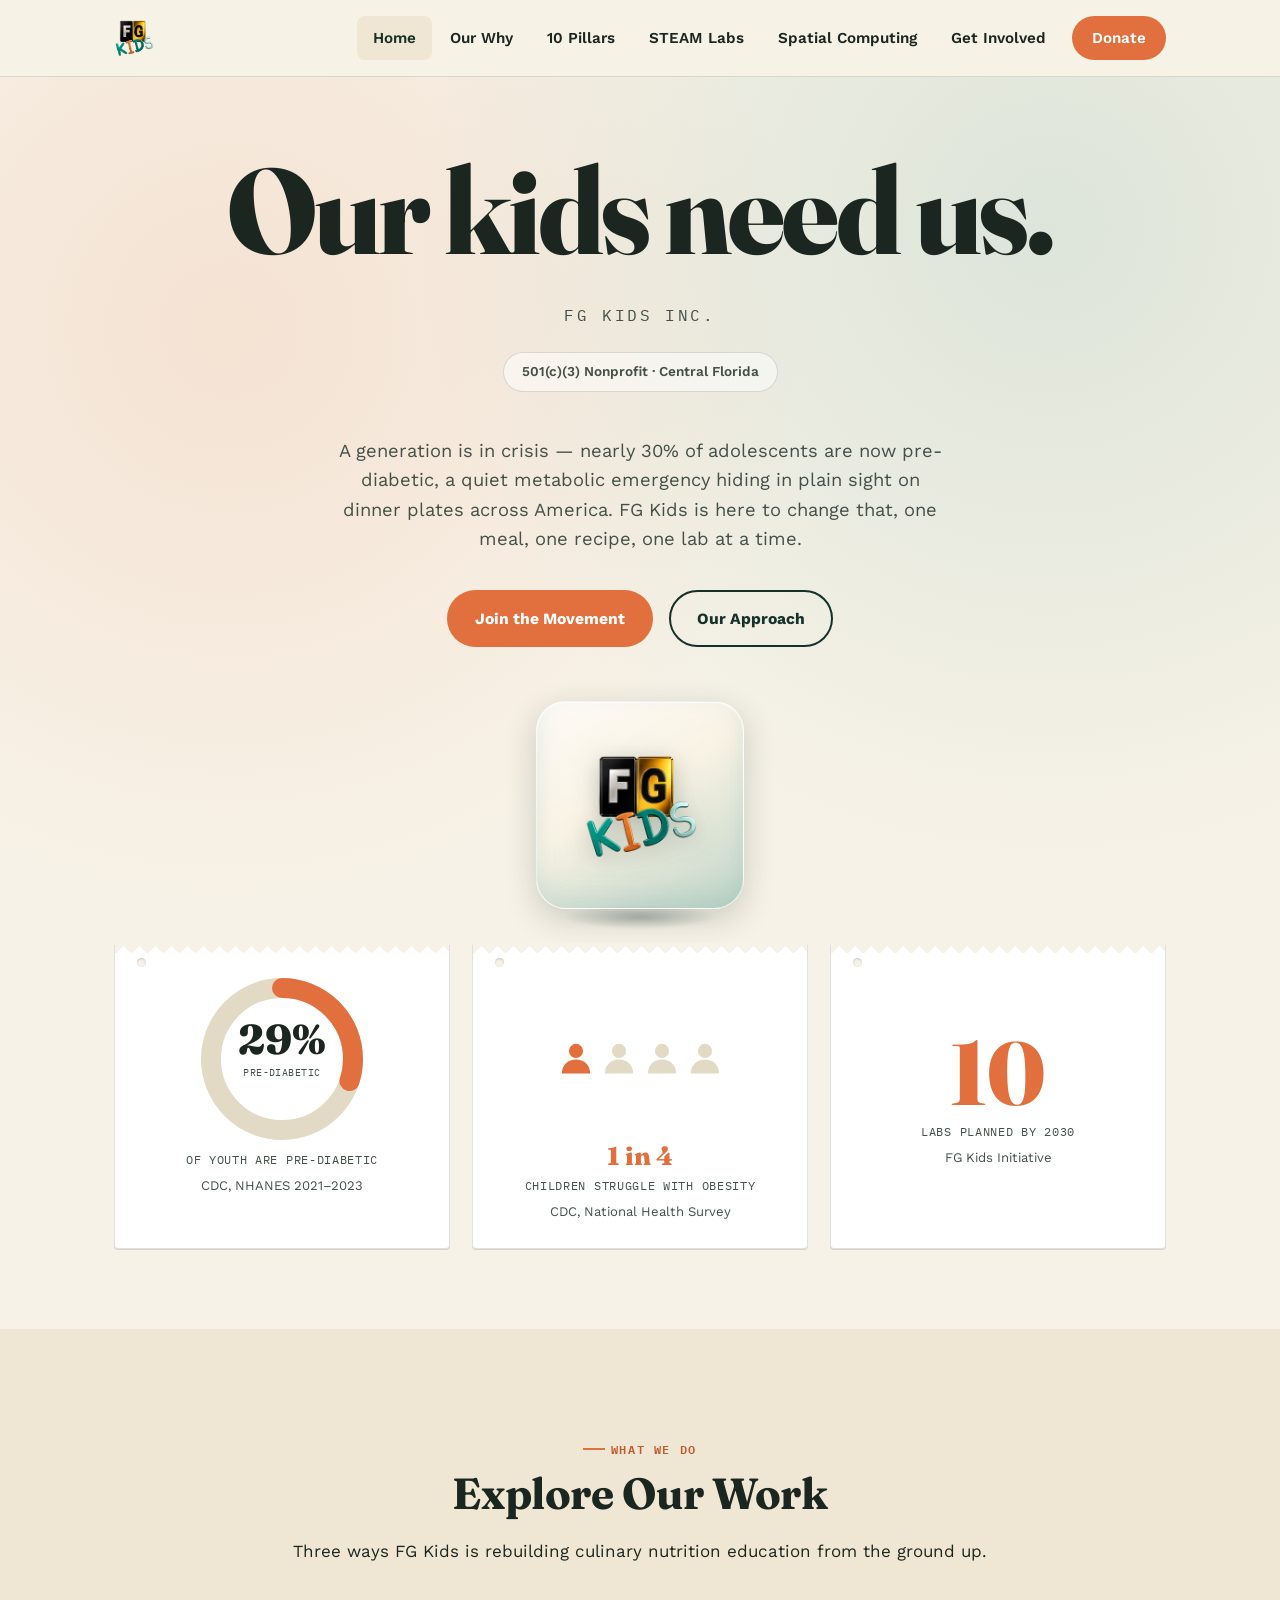
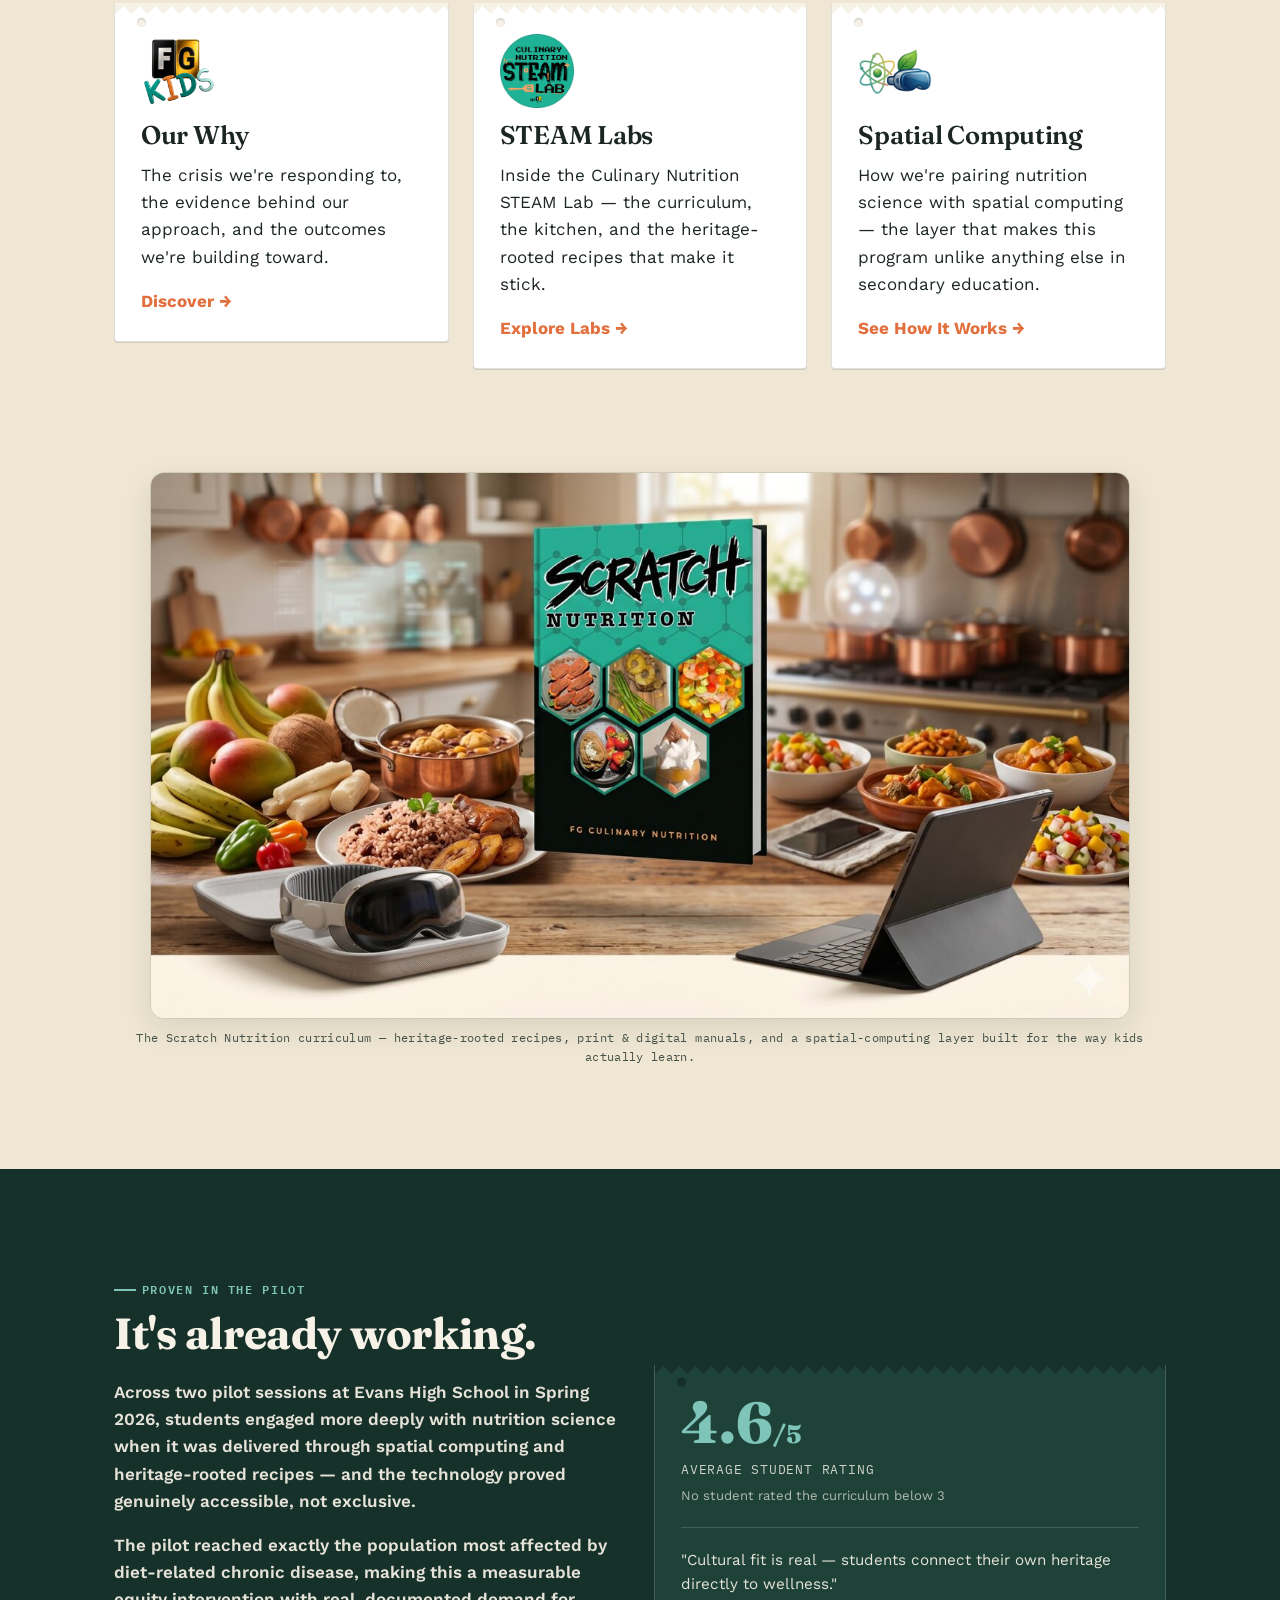
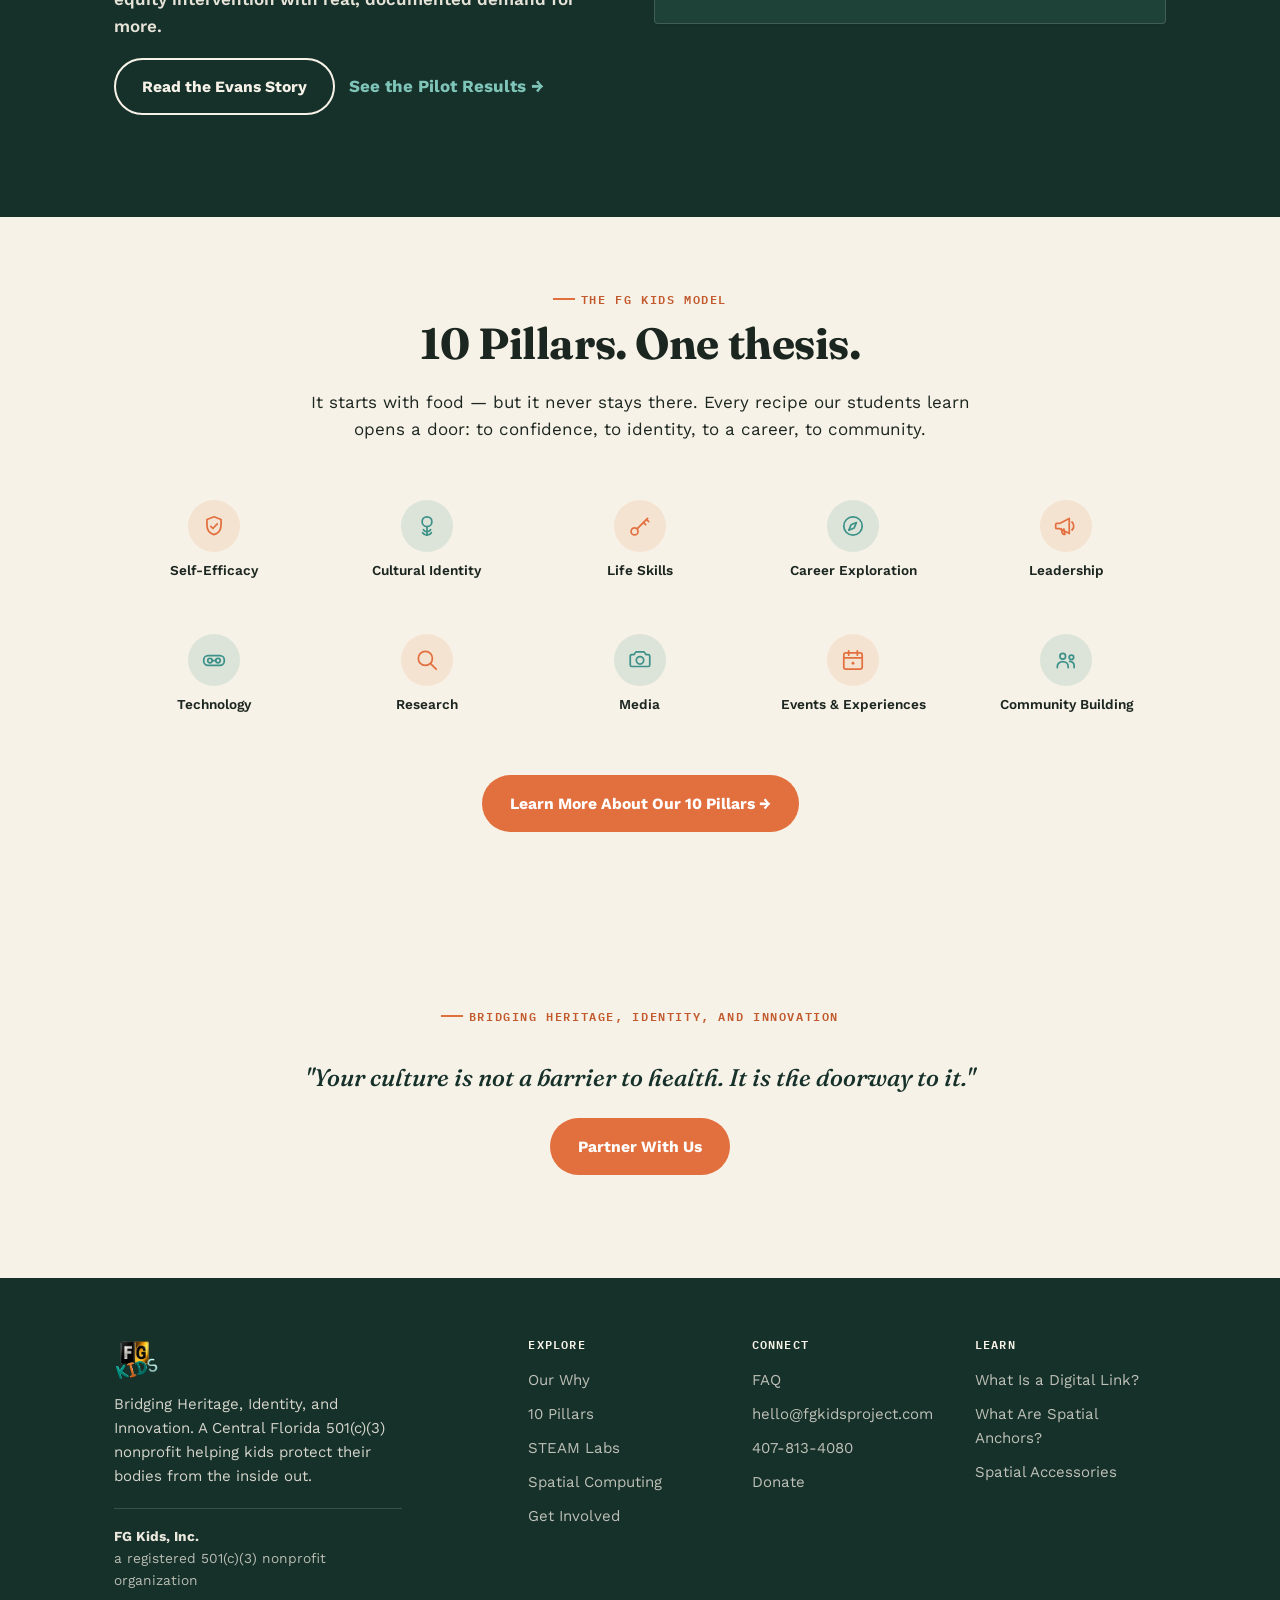
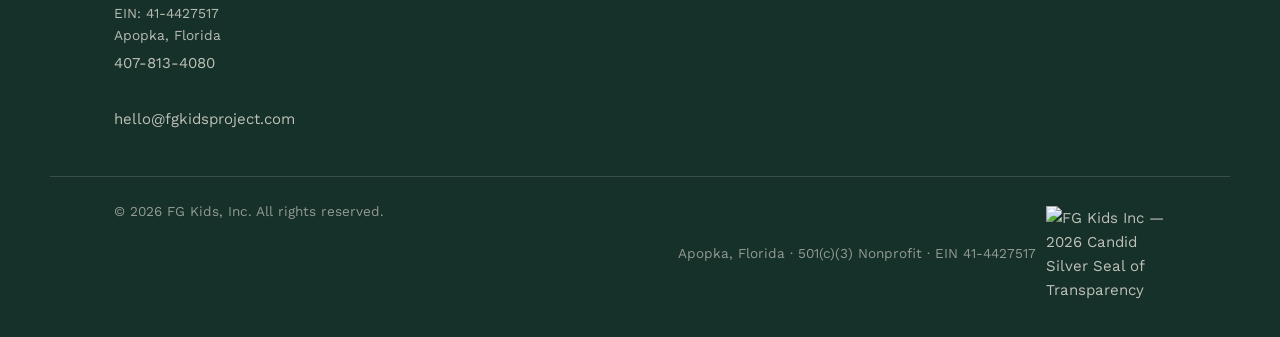
==== commit 04694662: "Fix Zeffy embed height, add spinning logo tile to homepage" ====
--- a/index.html
+++ b/index.html
@@ -50,6 +50,22 @@
       <a href="/ourkidsneedus/" class="btn btn-outline">Our Approach</a>
     </div>
 
+    <div class="spin-tile-wrap" aria-hidden="true">
+      <div class="spin-tile-stage">
+        <div class="spin-tile-shadow"></div>
+        <div class="spin-tile-float">
+          <div class="spin-tile">
+            <div class="spin-tile-face spin-tile-face--front">
+              <img src="/images/fg-kids-logo.png" alt="">
+            </div>
+            <div class="spin-tile-face spin-tile-face--back">
+              <img src="/images/fg-kids-logo.png" alt="">
+            </div>
+          </div>
+        </div>
+      </div>
+    </div>
+
     <div class="stat-grid">
       <div class="card viz-card">
         <div class="data-viz">
--- a/css/styles.css
+++ b/css/styles.css
@@ -204,6 +204,60 @@
 .hero .lede{max-width:56ch; margin:1.2em auto 2em; font-size:1.15rem; color:var(--ink-soft);}
 .hero-ctas{display:flex; gap:16px; justify-content:center; flex-wrap:wrap;}
 
+/* -------------------- spinning glass logo tile -------------------- */
+.spin-tile-wrap{margin-top:clamp(30px,5vw,54px); display:flex; justify-content:center;}
+.spin-tile-stage{
+  width:clamp(140px,24vw,208px); height:clamp(140px,24vw,208px);
+  position:relative;
+}
+.spin-tile-shadow{
+  position:absolute; left:50%; bottom:-20px; width:72%; height:24px;
+  transform:translateX(-50%);
+  background:radial-gradient(ellipse at center, rgba(22,48,42,.30), transparent 72%);
+  border-radius:50%;
+  filter:blur(1px);
+  animation:tileShadow 4.6s ease-in-out infinite;
+}
+.spin-tile-float{
+  width:100%; height:100%;
+  perspective:1200px;
+  animation:tileFloat 4.6s ease-in-out infinite;
+}
+.spin-tile{
+  width:100%; height:100%;
+  position:relative;
+  transform-style:preserve-3d;
+  animation:tileSpin 13s linear infinite;
+}
+.spin-tile-face{
+  position:absolute; inset:0;
+  display:flex; align-items:center; justify-content:center;
+  border-radius:30px;
+  background:
+    linear-gradient(150deg, rgba(255,255,255,.68), rgba(247,242,231,.16) 45%, rgba(61,145,136,.30)),
+    linear-gradient(0deg, rgba(255,255,255,.10), rgba(255,255,255,.10));
+  backdrop-filter:blur(10px) saturate(150%);
+  -webkit-backdrop-filter:blur(10px) saturate(150%);
+  border:1px solid rgba(255,255,255,.6);
+  box-shadow:
+    0 10px 32px rgba(22,48,42,.20),
+    inset 0 1px 1px rgba(255,255,255,.75),
+    inset 0 -14px 26px rgba(61,145,136,.14);
+  backface-visibility:hidden;
+  -webkit-backface-visibility:hidden;
+}
+.spin-tile-face--back{transform:rotateY(180deg);}
+.spin-tile-face img{
+  width:56%; height:auto;
+  filter:drop-shadow(0 5px 12px rgba(22,48,42,.28));
+}
+@keyframes tileSpin{from{transform:rotateY(0deg);} to{transform:rotateY(360deg);}}
+@keyframes tileFloat{0%,100%{transform:translateY(0);} 50%{transform:translateY(-14px);}}
+@keyframes tileShadow{
+  0%,100%{transform:translateX(-50%) scale(1); opacity:.55;}
+  50%{transform:translateX(-50%) scale(.76); opacity:.30;}
+}
+
 /* -------------------- stat / recipe-card motif -------------------- */
 .card{
   background:#fff;
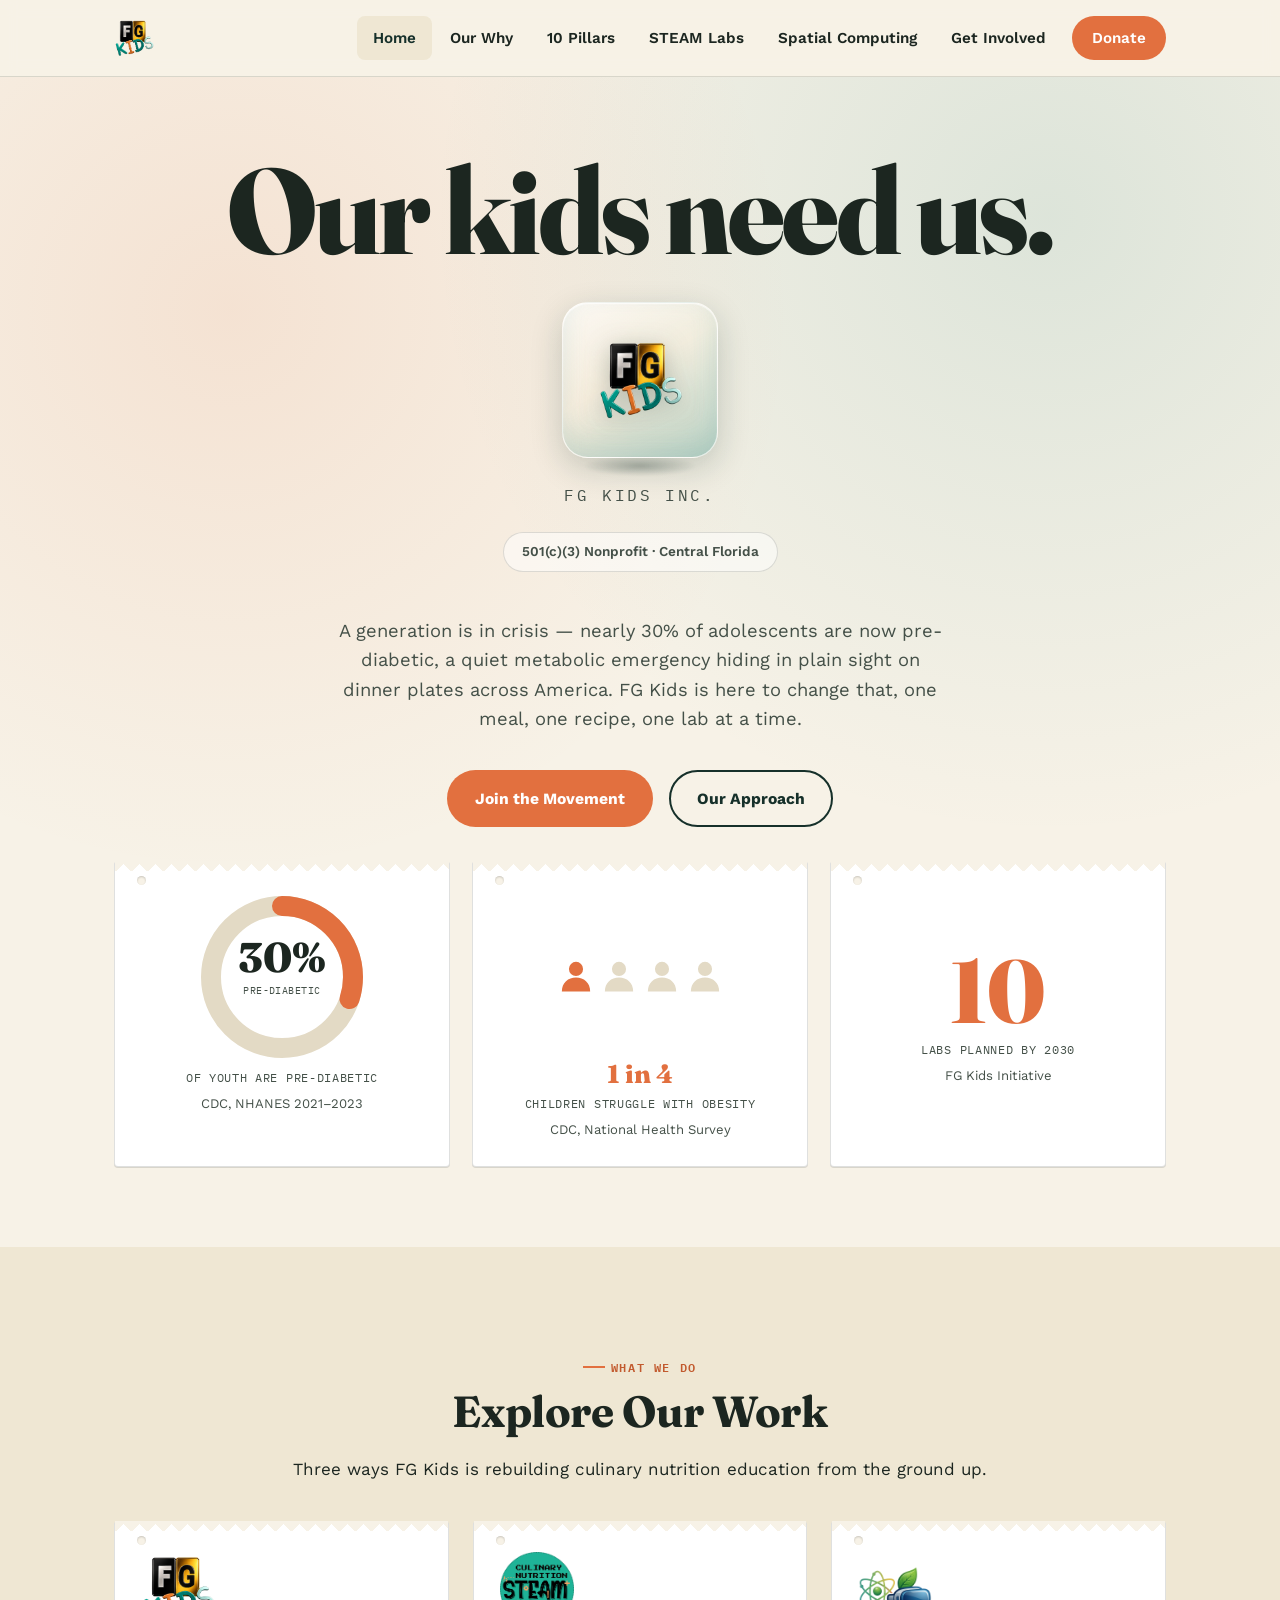
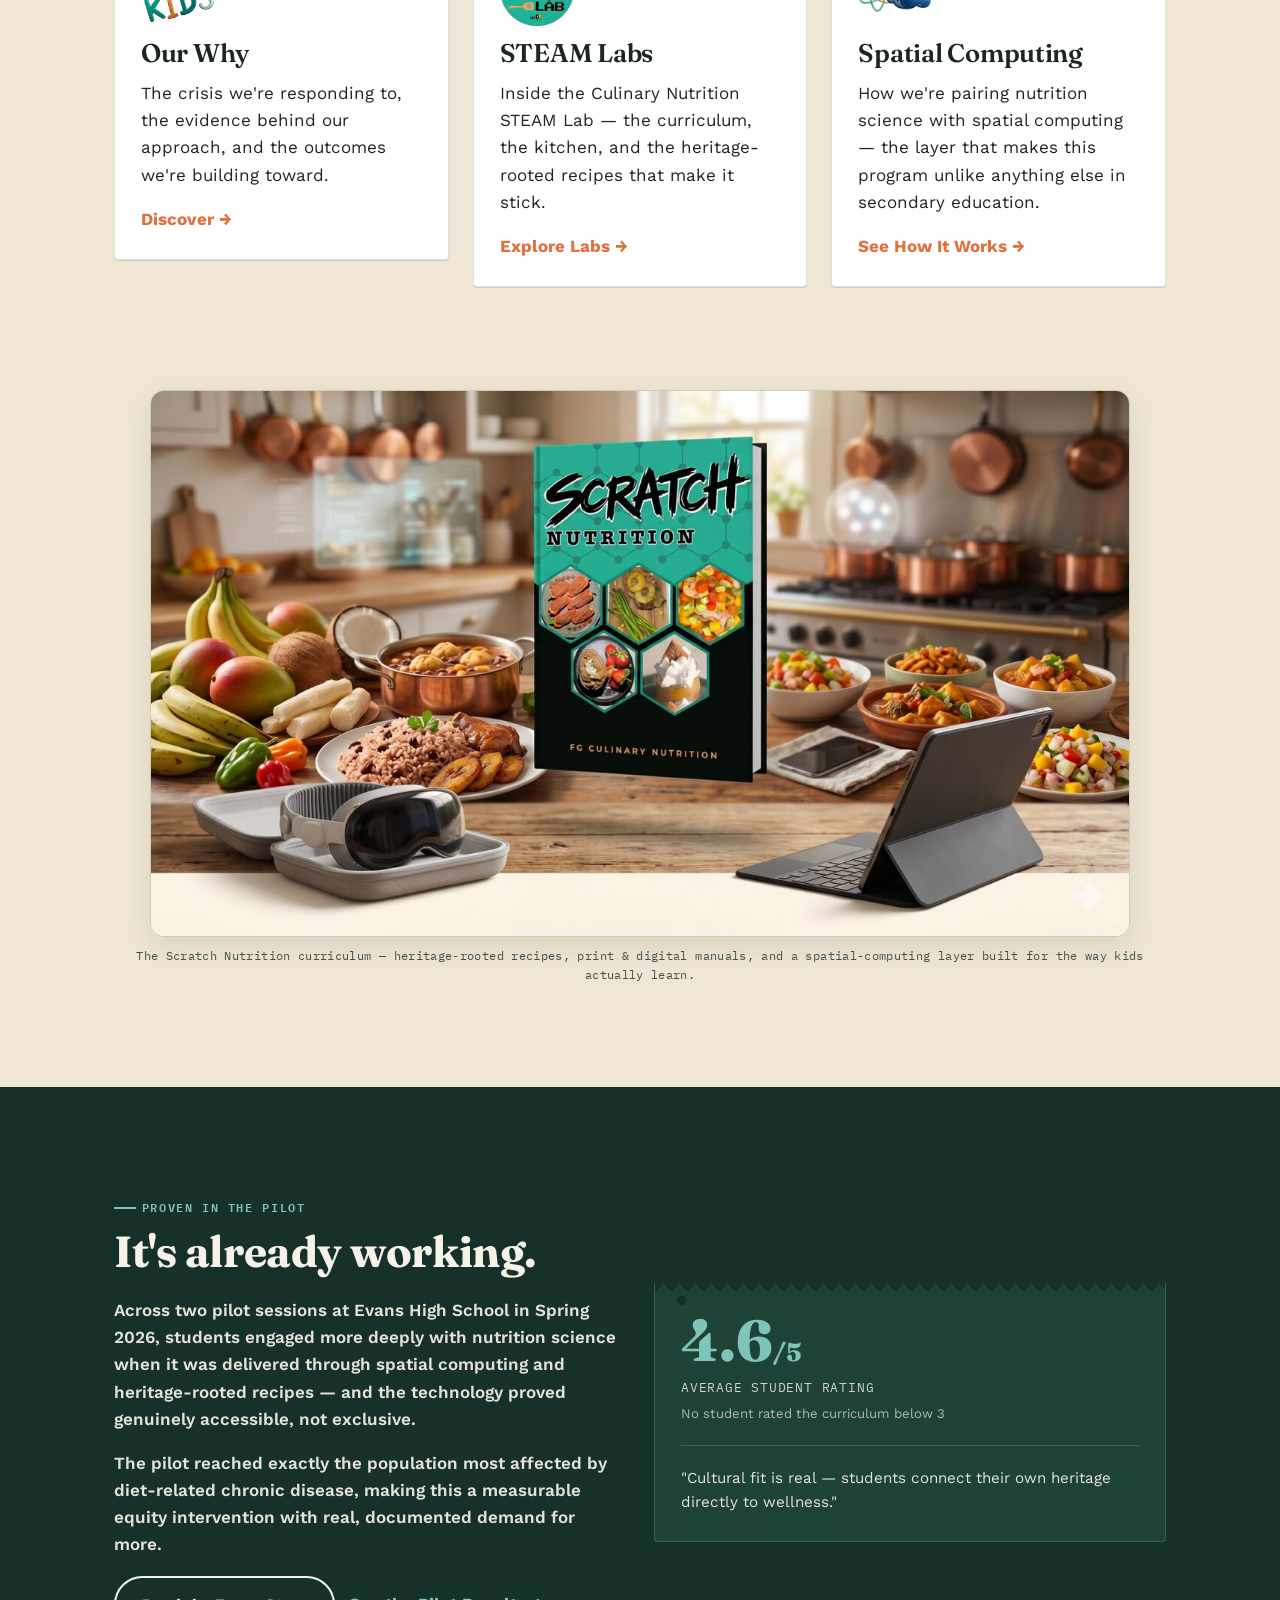
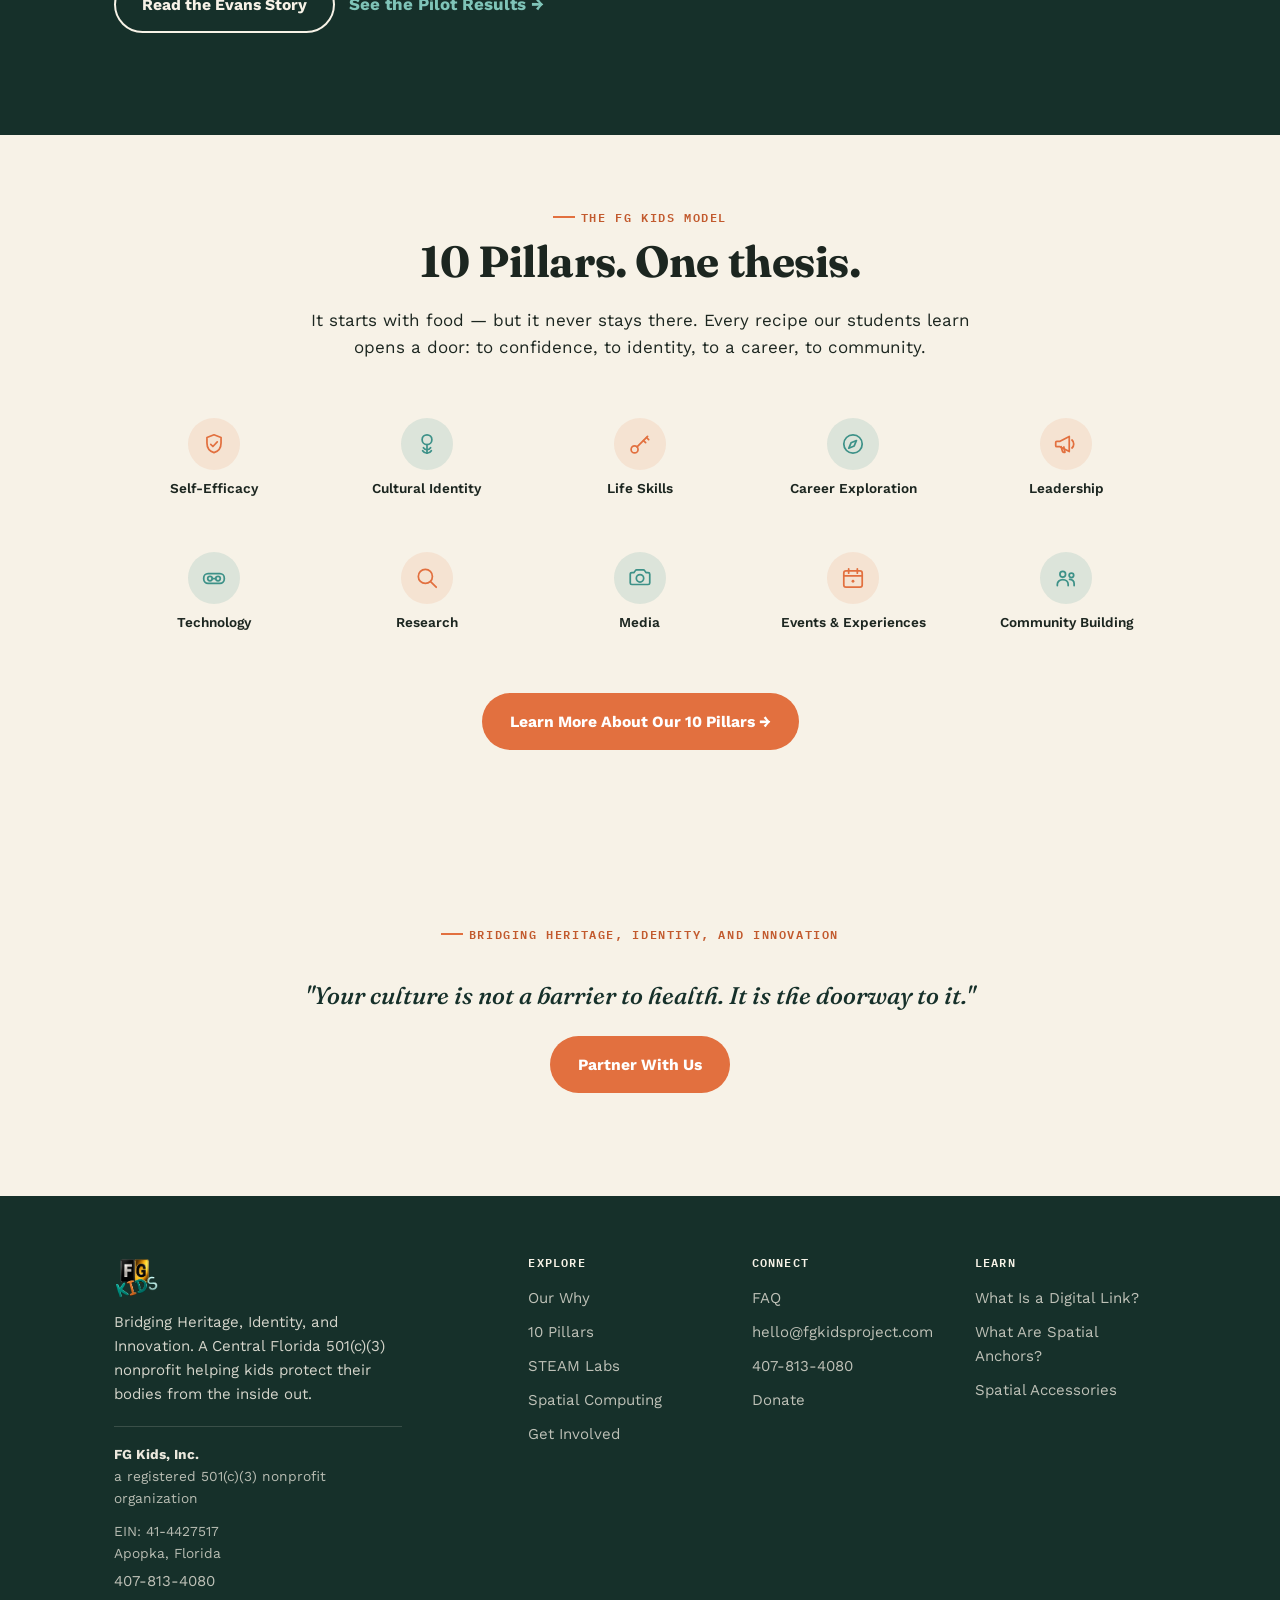
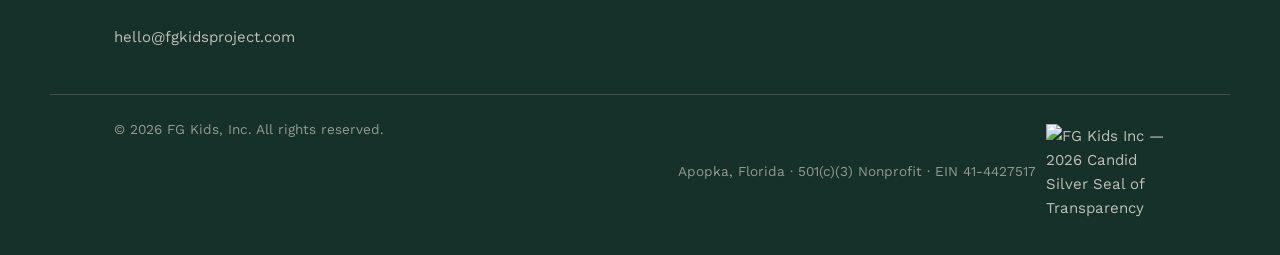
==== commit 0b1dcad1: "Simplify tile to float-only, reposition under headline" ====
--- a/index.html
+++ b/index.html
@@ -42,13 +42,6 @@
 <section class="hero hero-home">
   <div class="container">
     <h1 class="hero-xl">Our kids need us.</h1>
-    <div class="hero-org">FG Kids Inc.</div>
-    <div class="badge-pill">501(c)(3) Nonprofit &middot; Central Florida</div>
-    <p class="lede">A generation is in crisis &mdash; nearly 30% of adolescents are now pre-diabetic, a quiet metabolic emergency hiding in plain sight on dinner plates across America. FG Kids is here to change that, one meal, one recipe, one lab at a time.</p>
-    <div class="hero-ctas">
-      <a href="/donate/" class="btn btn-primary">Join the Movement</a>
-      <a href="/ourkidsneedus/" class="btn btn-outline">Our Approach</a>
-    </div>
 
     <div class="spin-tile-wrap" aria-hidden="true">
       <div class="spin-tile-stage">
@@ -64,6 +57,14 @@
           </div>
         </div>
       </div>
+    </div>
+
+    <div class="hero-org">FG Kids Inc.</div>
+    <div class="badge-pill">501(c)(3) Nonprofit &middot; Central Florida</div>
+    <p class="lede">A generation is in crisis &mdash; nearly 30% of adolescents are now pre-diabetic, a quiet metabolic emergency hiding in plain sight on dinner plates across America. FG Kids is here to change that, one meal, one recipe, one lab at a time.</p>
+    <div class="hero-ctas">
+      <a href="/donate/" class="btn btn-primary">Join the Movement</a>
+      <a href="/ourkidsneedus/" class="btn btn-outline">Our Approach</a>
     </div>
 
     <div class="stat-grid">
--- a/css/styles.css
+++ b/css/styles.css
@@ -204,14 +204,14 @@
 .hero .lede{max-width:56ch; margin:1.2em auto 2em; font-size:1.15rem; color:var(--ink-soft);}
 .hero-ctas{display:flex; gap:16px; justify-content:center; flex-wrap:wrap;}
 
-/* -------------------- spinning glass logo tile -------------------- */
-.spin-tile-wrap{margin-top:clamp(30px,5vw,54px); display:flex; justify-content:center;}
+/* -------------------- floating glass logo tile -------------------- */
+.spin-tile-wrap{margin:clamp(18px,3.4vw,30px) auto clamp(14px,2.6vw,24px); display:flex; justify-content:center;}
 .spin-tile-stage{
-  width:clamp(140px,24vw,208px); height:clamp(140px,24vw,208px);
+  width:clamp(110px,16vw,156px); height:clamp(110px,16vw,156px);
   position:relative;
 }
 .spin-tile-shadow{
-  position:absolute; left:50%; bottom:-20px; width:72%; height:24px;
+  position:absolute; left:50%; bottom:-18px; width:72%; height:20px;
   transform:translateX(-50%);
   background:radial-gradient(ellipse at center, rgba(22,48,42,.30), transparent 72%);
   border-radius:50%;
@@ -227,12 +227,11 @@
   width:100%; height:100%;
   position:relative;
   transform-style:preserve-3d;
-  animation:tileSpin 13s linear infinite;
 }
 .spin-tile-face{
   position:absolute; inset:0;
   display:flex; align-items:center; justify-content:center;
-  border-radius:30px;
+  border-radius:26px;
   background:
     linear-gradient(150deg, rgba(255,255,255,.68), rgba(247,242,231,.16) 45%, rgba(61,145,136,.30)),
     linear-gradient(0deg, rgba(255,255,255,.10), rgba(255,255,255,.10));
@@ -251,7 +250,6 @@
   width:56%; height:auto;
   filter:drop-shadow(0 5px 12px rgba(22,48,42,.28));
 }
-@keyframes tileSpin{from{transform:rotateY(0deg);} to{transform:rotateY(360deg);}}
 @keyframes tileFloat{0%,100%{transform:translateY(0);} 50%{transform:translateY(-14px);}}
 @keyframes tileShadow{
   0%,100%{transform:translateX(-50%) scale(1); opacity:.55;}
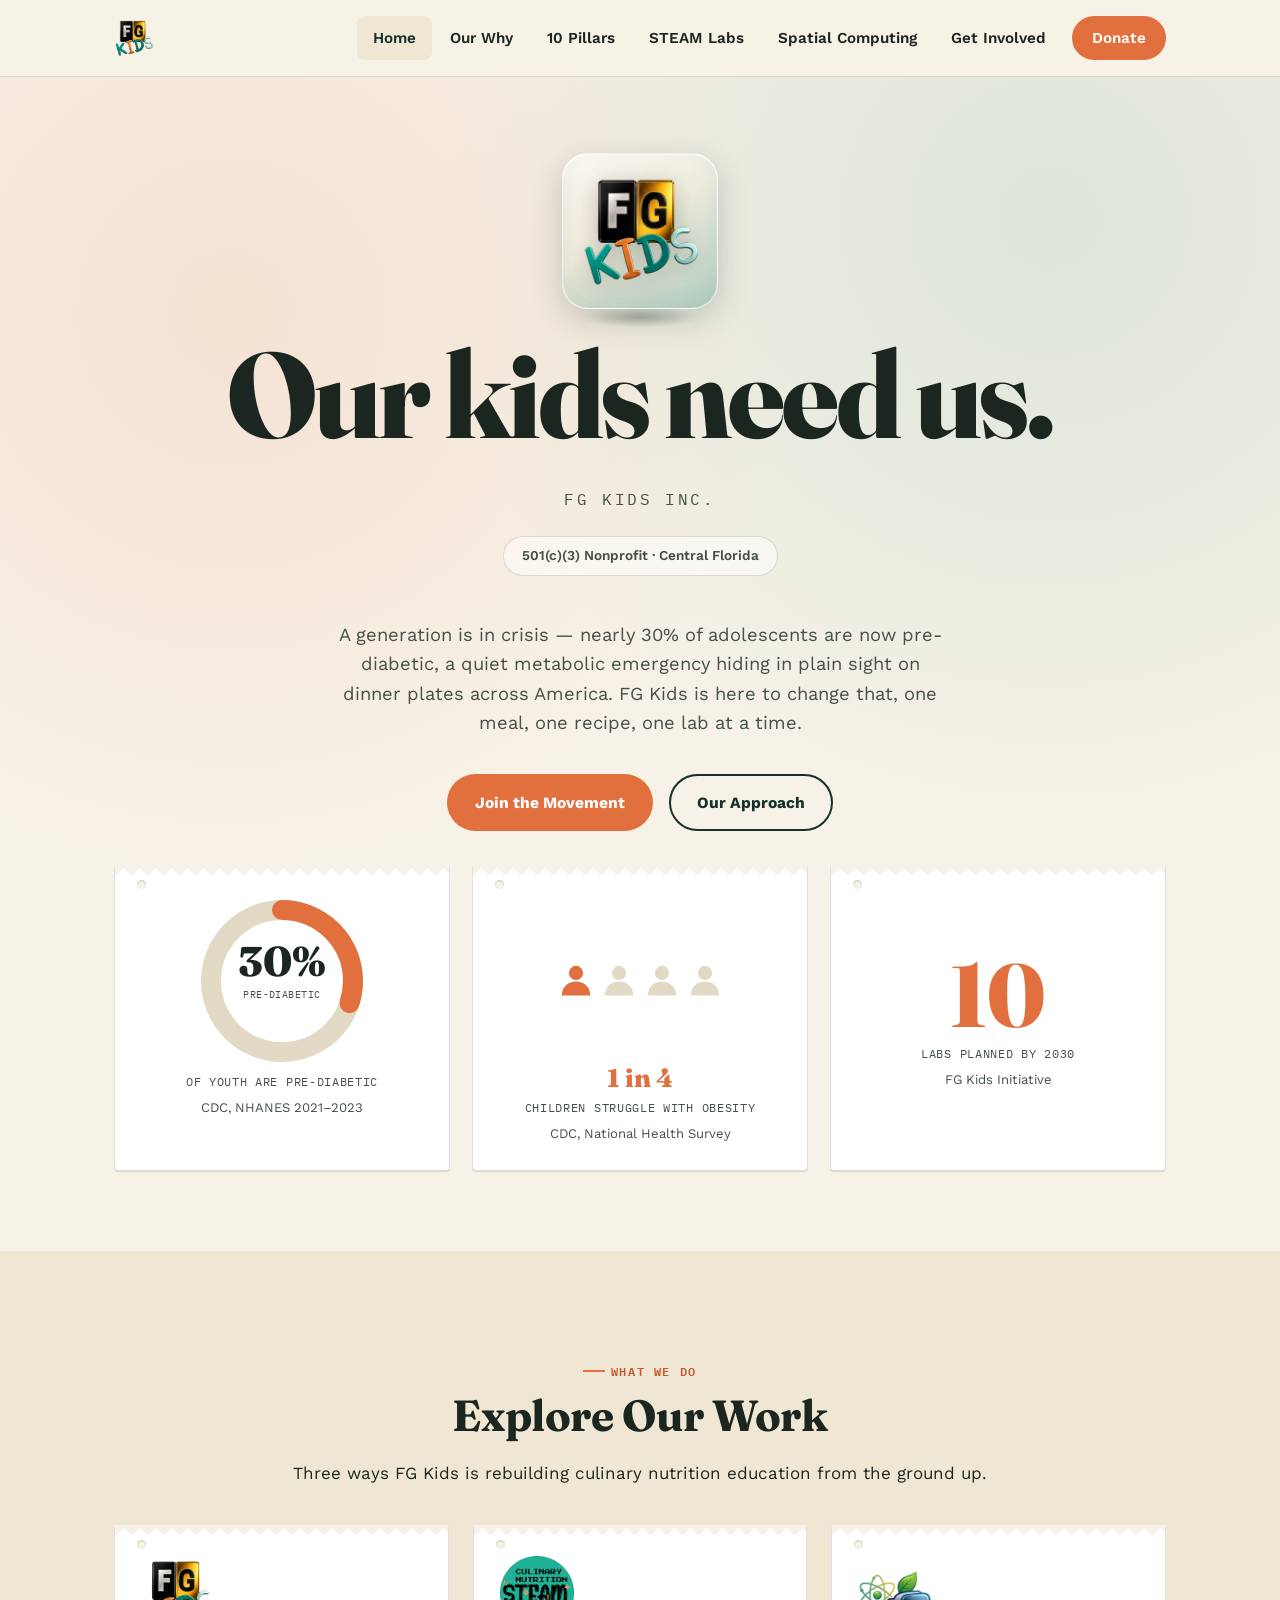
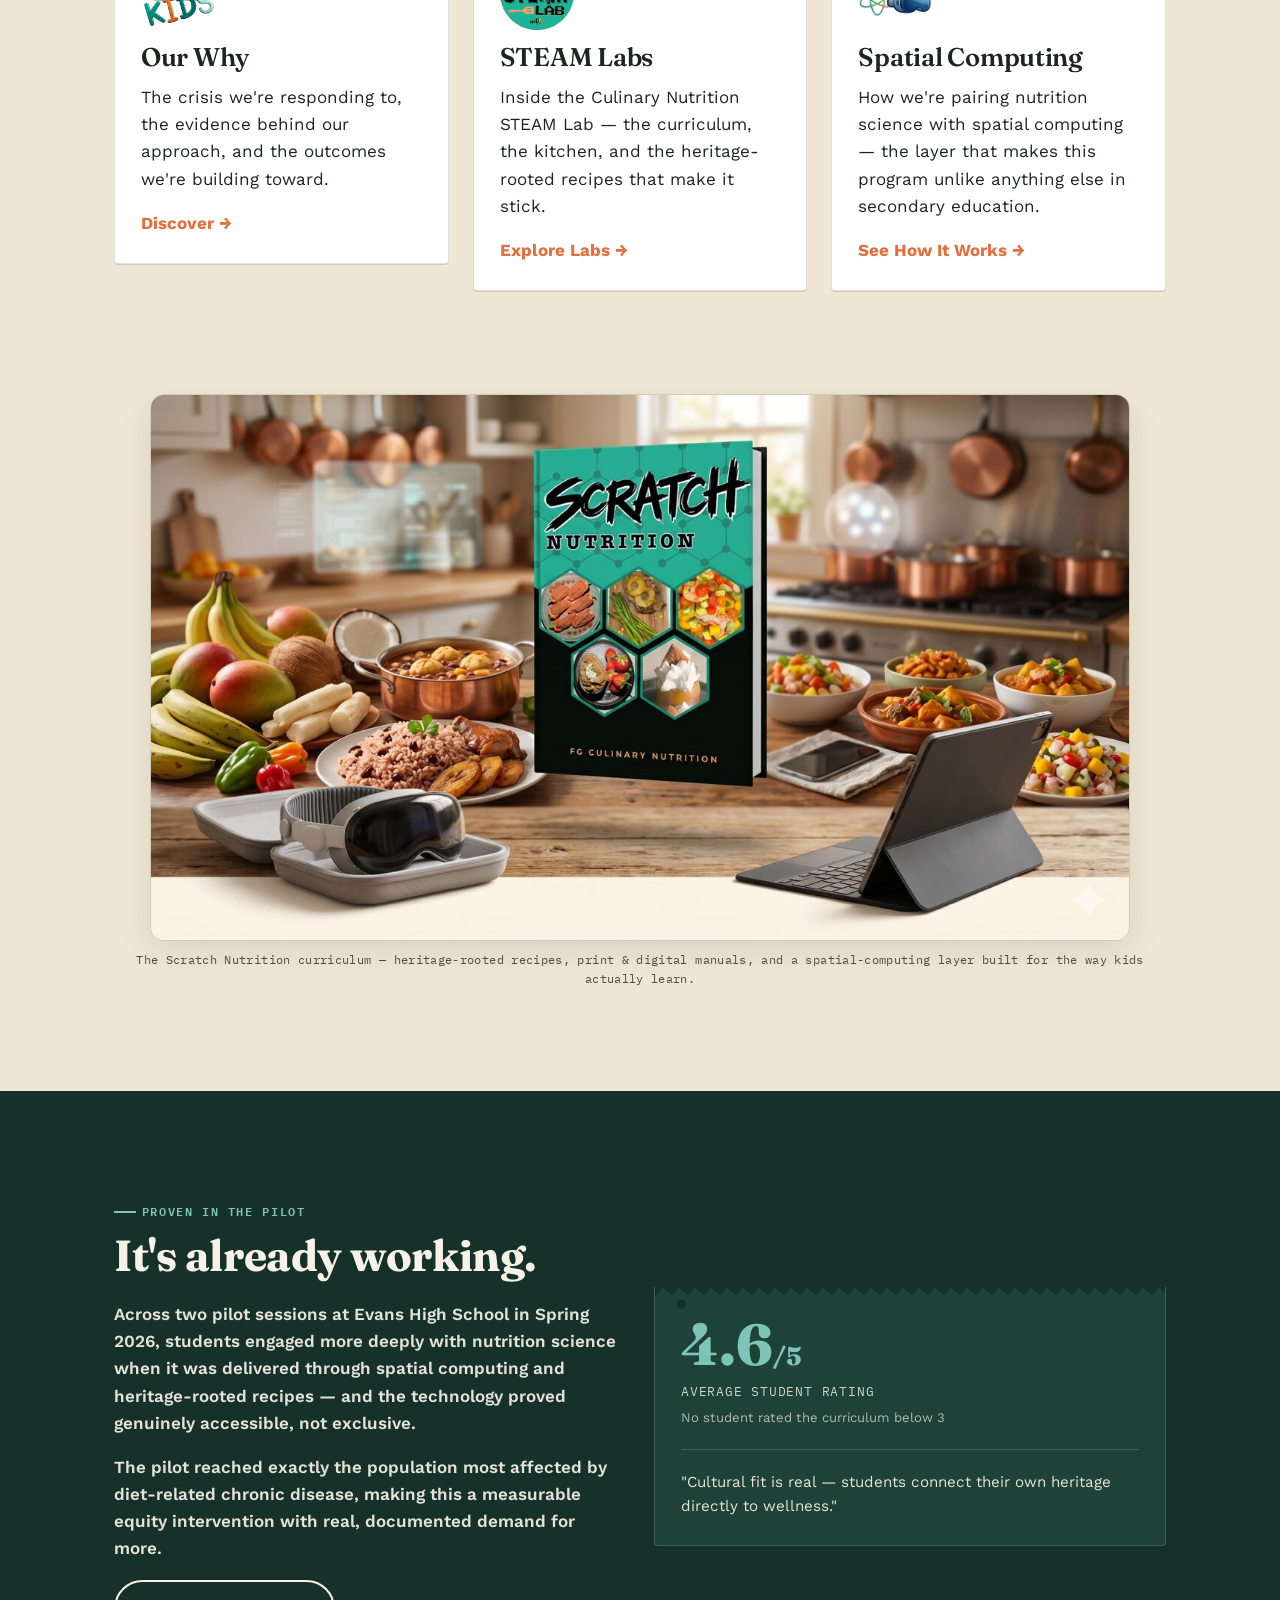
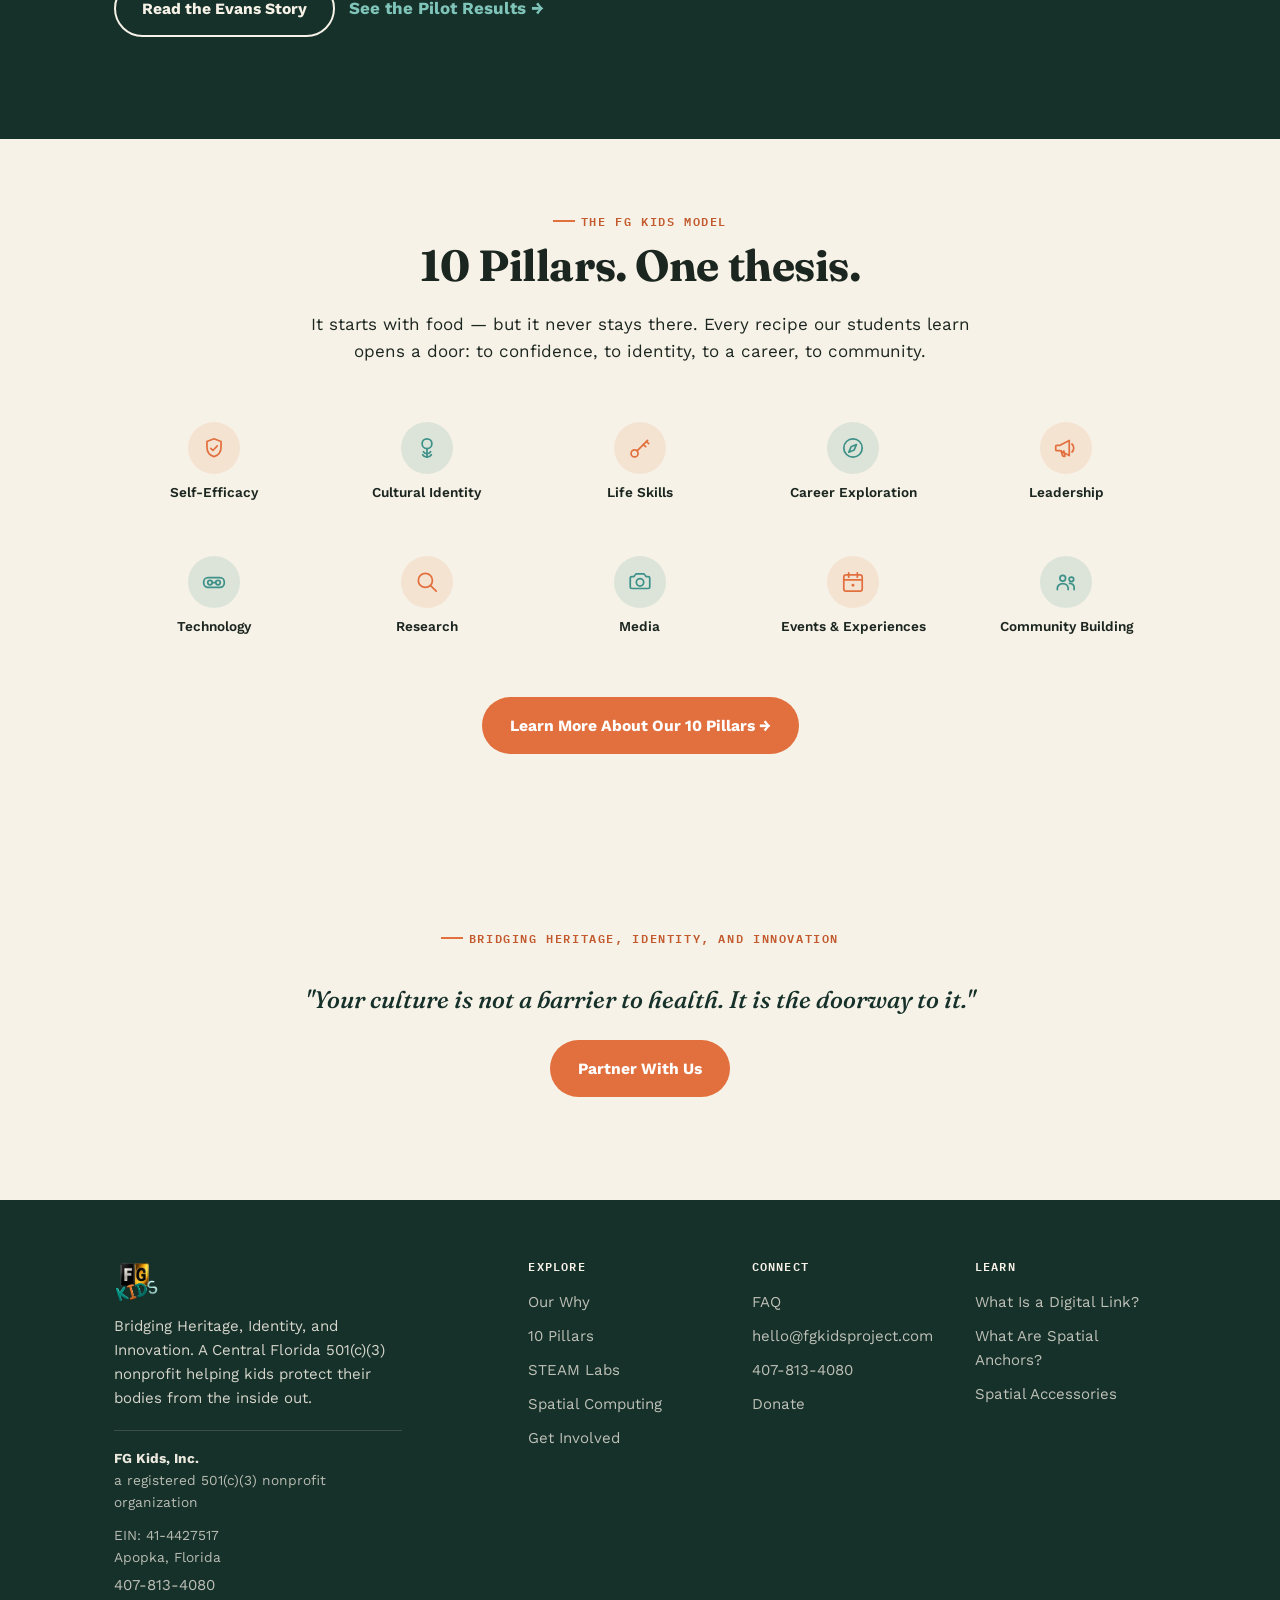
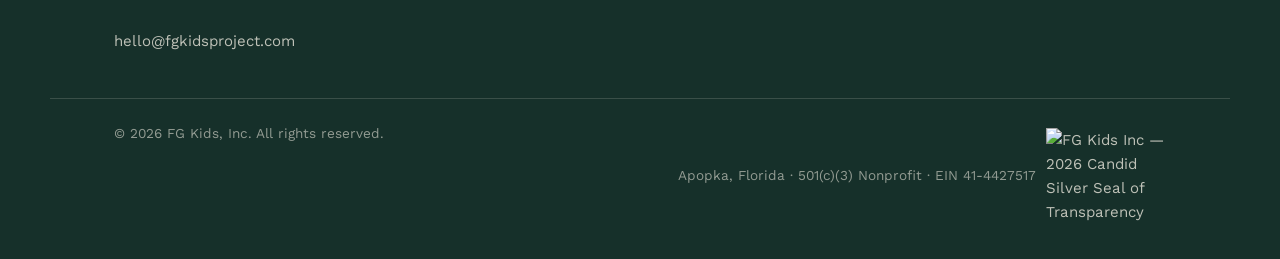
==== commit 721374fa: "Enlarge logo in tile, move tile above headline" ====
--- a/index.html
+++ b/index.html
@@ -41,8 +41,6 @@
 
 <section class="hero hero-home">
   <div class="container">
-    <h1 class="hero-xl">Our kids need us.</h1>
-
     <div class="spin-tile-wrap" aria-hidden="true">
       <div class="spin-tile-stage">
         <div class="spin-tile-shadow"></div>
@@ -58,6 +56,8 @@
         </div>
       </div>
     </div>
+
+    <h1 class="hero-xl">Our kids need us.</h1>
 
     <div class="hero-org">FG Kids Inc.</div>
     <div class="badge-pill">501(c)(3) Nonprofit &middot; Central Florida</div>
--- a/css/styles.css
+++ b/css/styles.css
@@ -205,7 +205,7 @@
 .hero-ctas{display:flex; gap:16px; justify-content:center; flex-wrap:wrap;}
 
 /* -------------------- floating glass logo tile -------------------- */
-.spin-tile-wrap{margin:clamp(18px,3.4vw,30px) auto clamp(14px,2.6vw,24px); display:flex; justify-content:center;}
+.spin-tile-wrap{margin:0 auto clamp(16px,3vw,28px); display:flex; justify-content:center;}
 .spin-tile-stage{
   width:clamp(110px,16vw,156px); height:clamp(110px,16vw,156px);
   position:relative;
@@ -247,7 +247,7 @@
 }
 .spin-tile-face--back{transform:rotateY(180deg);}
 .spin-tile-face img{
-  width:56%; height:auto;
+  width:78%; height:auto;
   filter:drop-shadow(0 5px 12px rgba(22,48,42,.28));
 }
 @keyframes tileFloat{0%,100%{transform:translateY(0);} 50%{transform:translateY(-14px);}}
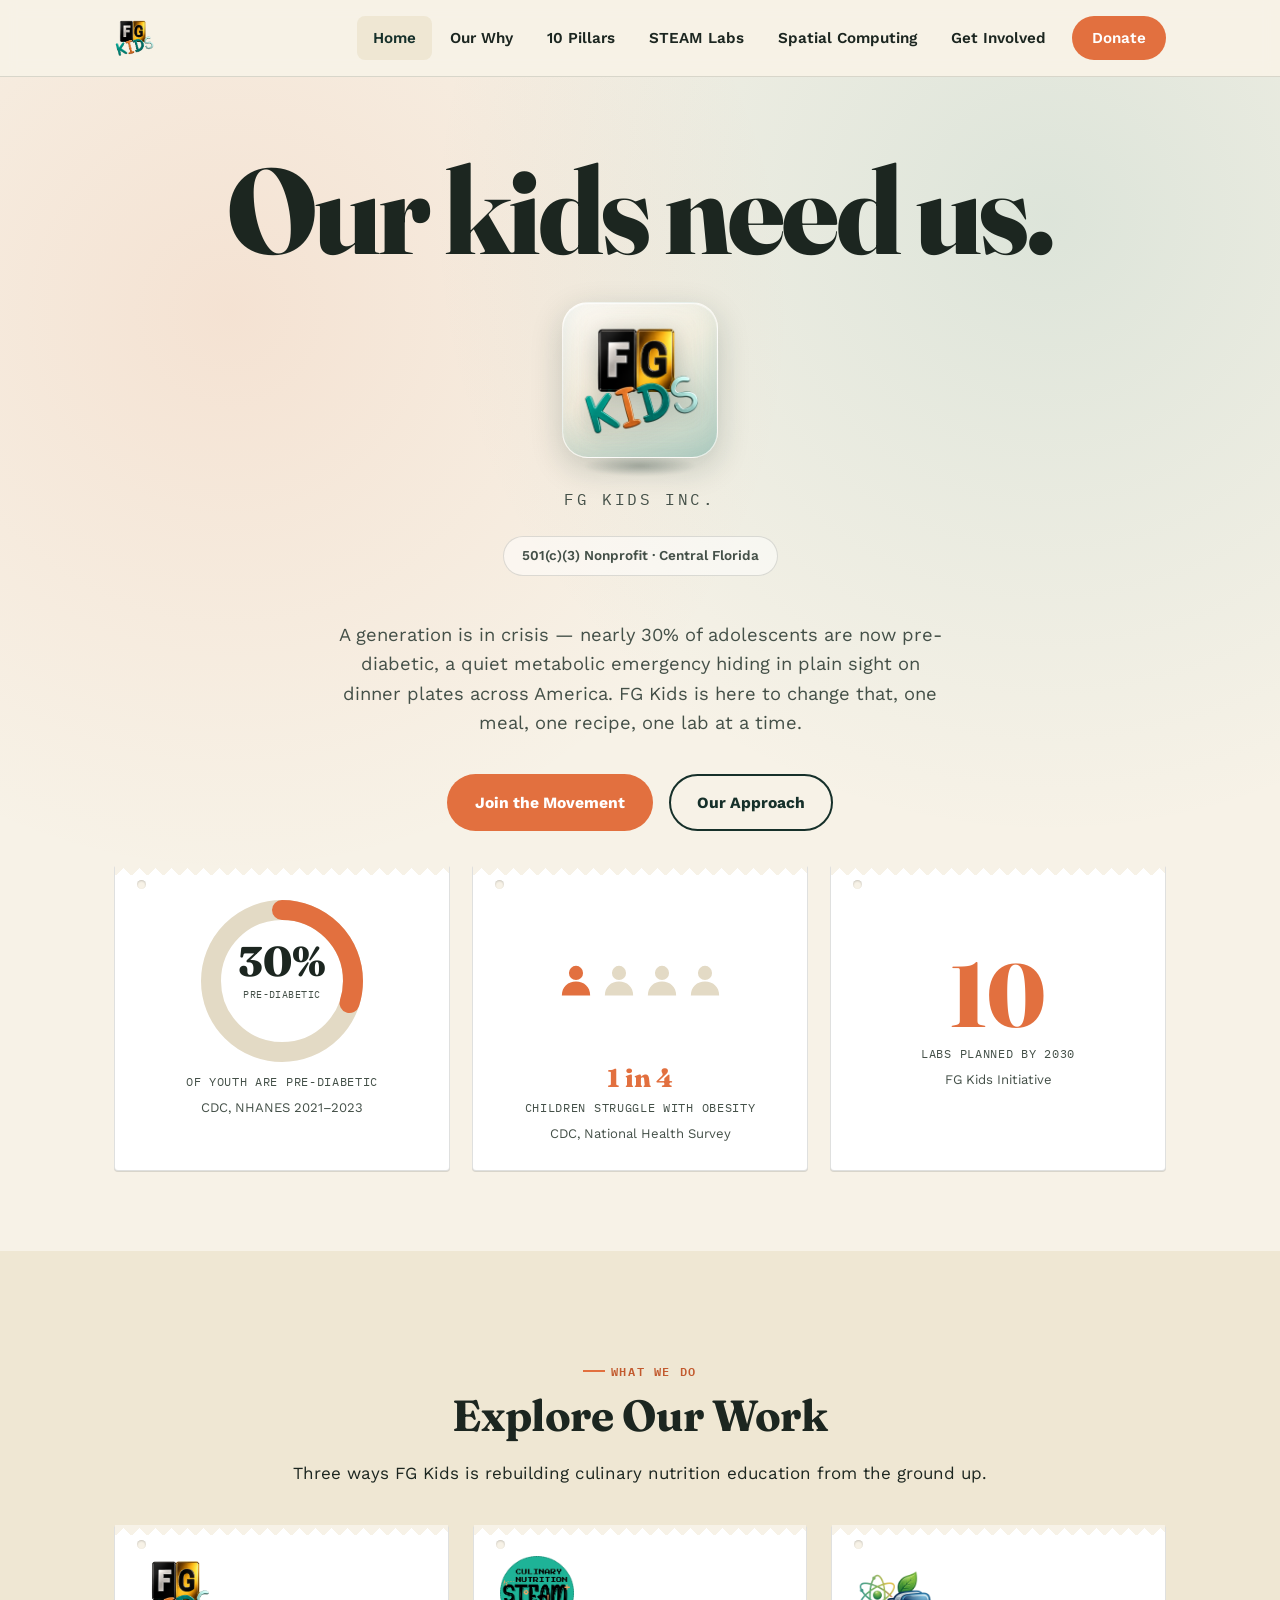
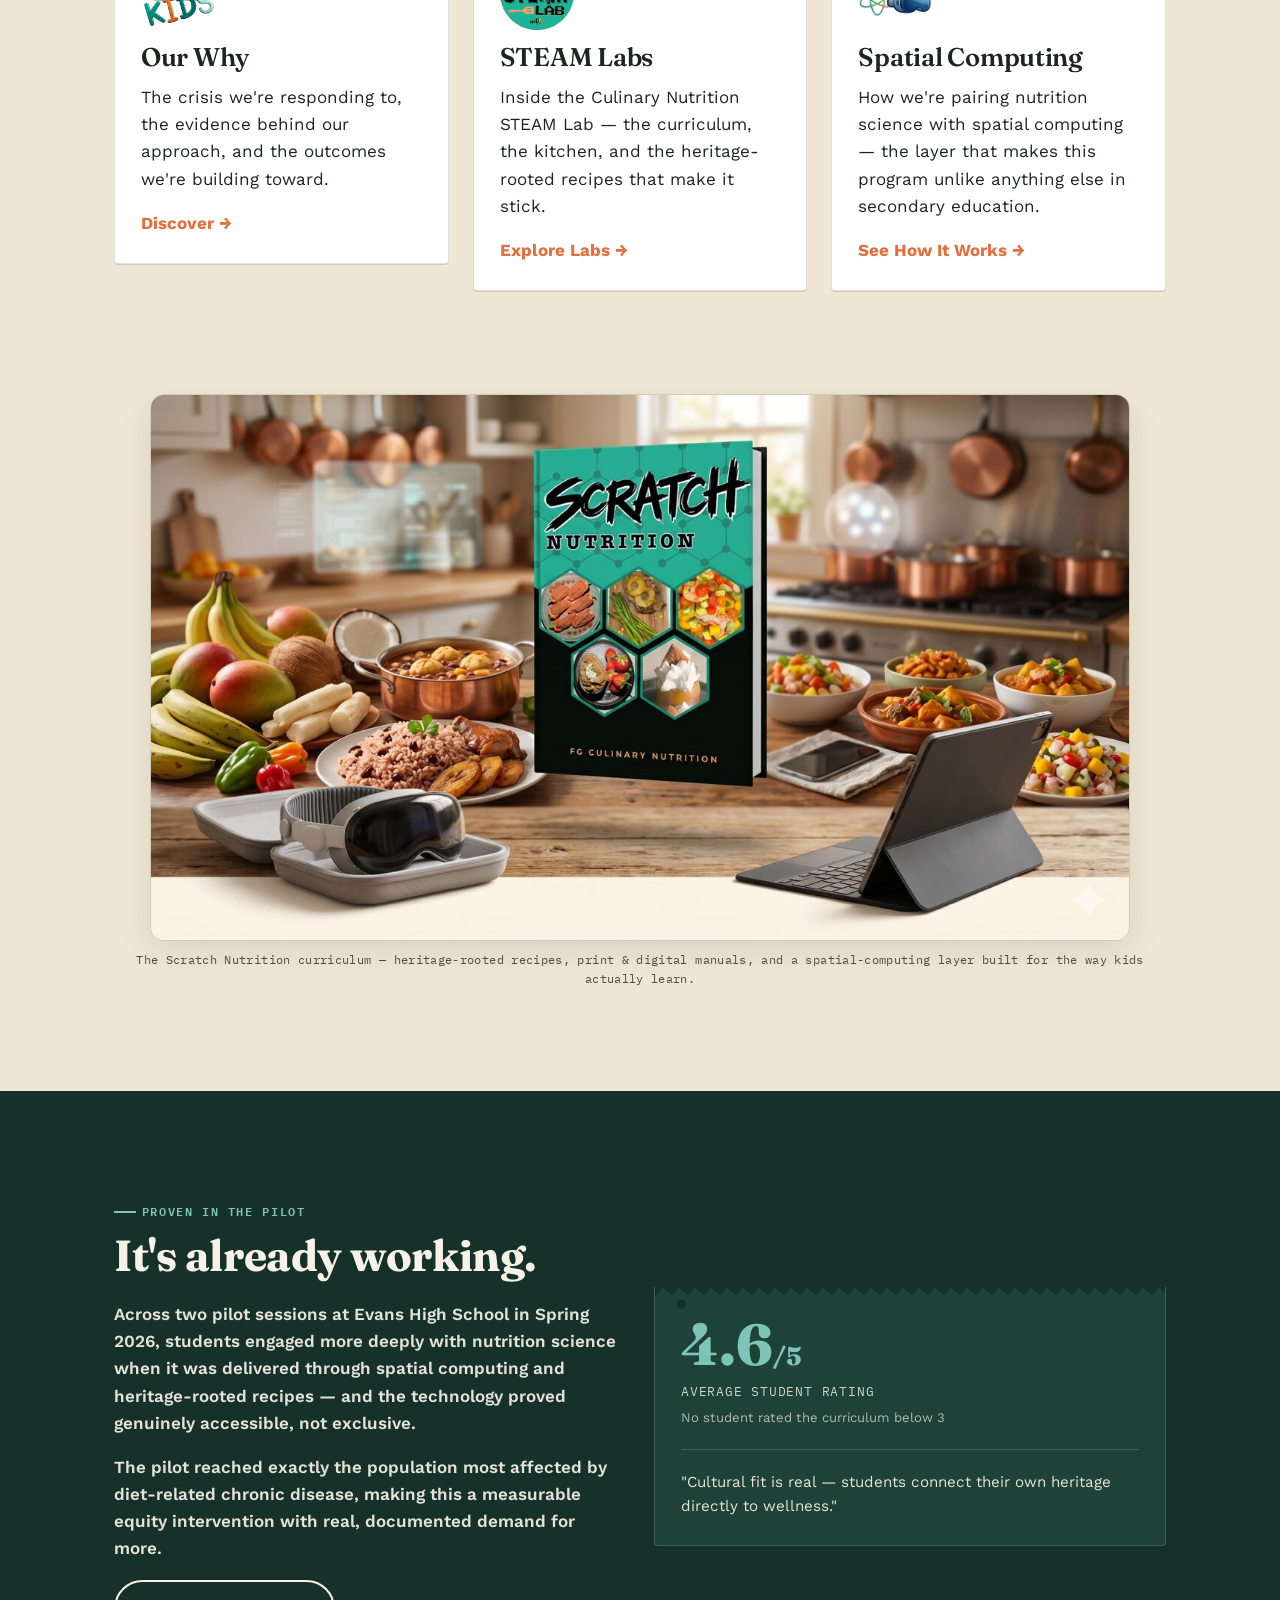
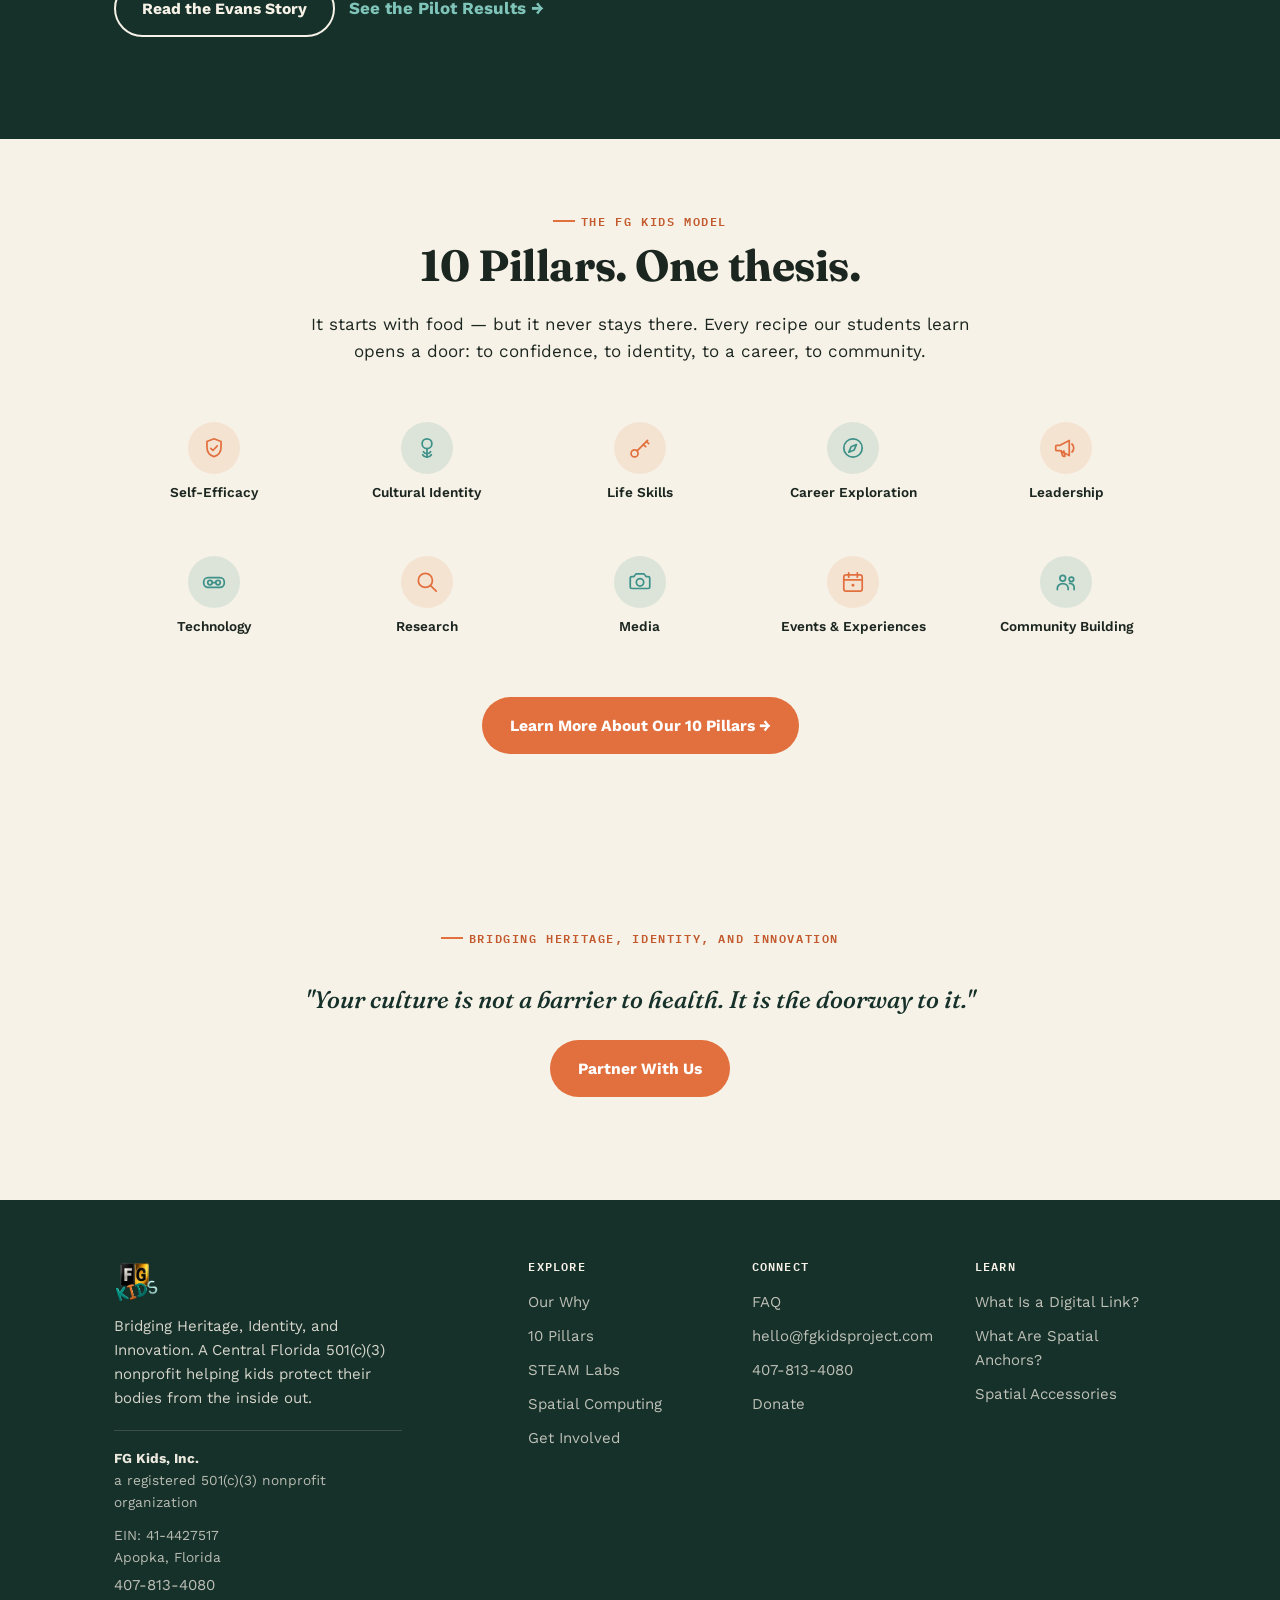
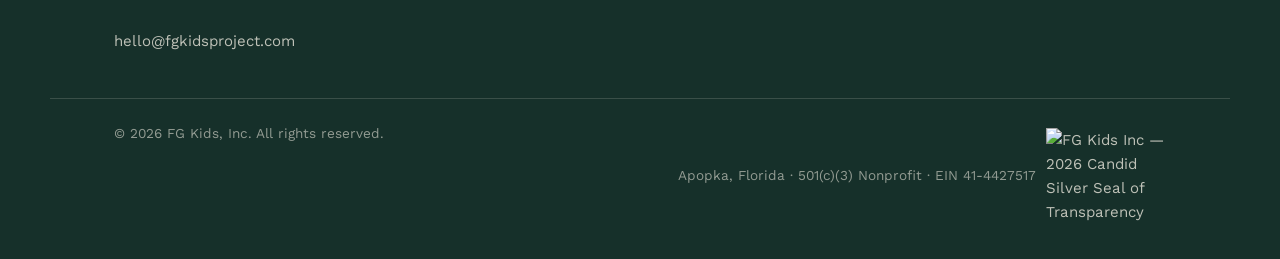
==== commit 8b372dc2: "Move tile below headline, update K-12 and pilot program copy" ====
--- a/index.html
+++ b/index.html
@@ -41,6 +41,8 @@
 
 <section class="hero hero-home">
   <div class="container">
+    <h1 class="hero-xl">Our kids need us.</h1>
+
     <div class="spin-tile-wrap" aria-hidden="true">
       <div class="spin-tile-stage">
         <div class="spin-tile-shadow"></div>
@@ -56,8 +58,6 @@
         </div>
       </div>
     </div>
-
-    <h1 class="hero-xl">Our kids need us.</h1>
 
     <div class="hero-org">FG Kids Inc.</div>
     <div class="badge-pill">501(c)(3) Nonprofit &middot; Central Florida</div>
--- a/css/styles.css
+++ b/css/styles.css
@@ -205,7 +205,7 @@
 .hero-ctas{display:flex; gap:16px; justify-content:center; flex-wrap:wrap;}
 
 /* -------------------- floating glass logo tile -------------------- */
-.spin-tile-wrap{margin:0 auto clamp(16px,3vw,28px); display:flex; justify-content:center;}
+.spin-tile-wrap{margin:clamp(20px,3.6vw,32px) auto clamp(16px,3vw,28px); display:flex; justify-content:center;}
 .spin-tile-stage{
   width:clamp(110px,16vw,156px); height:clamp(110px,16vw,156px);
   position:relative;
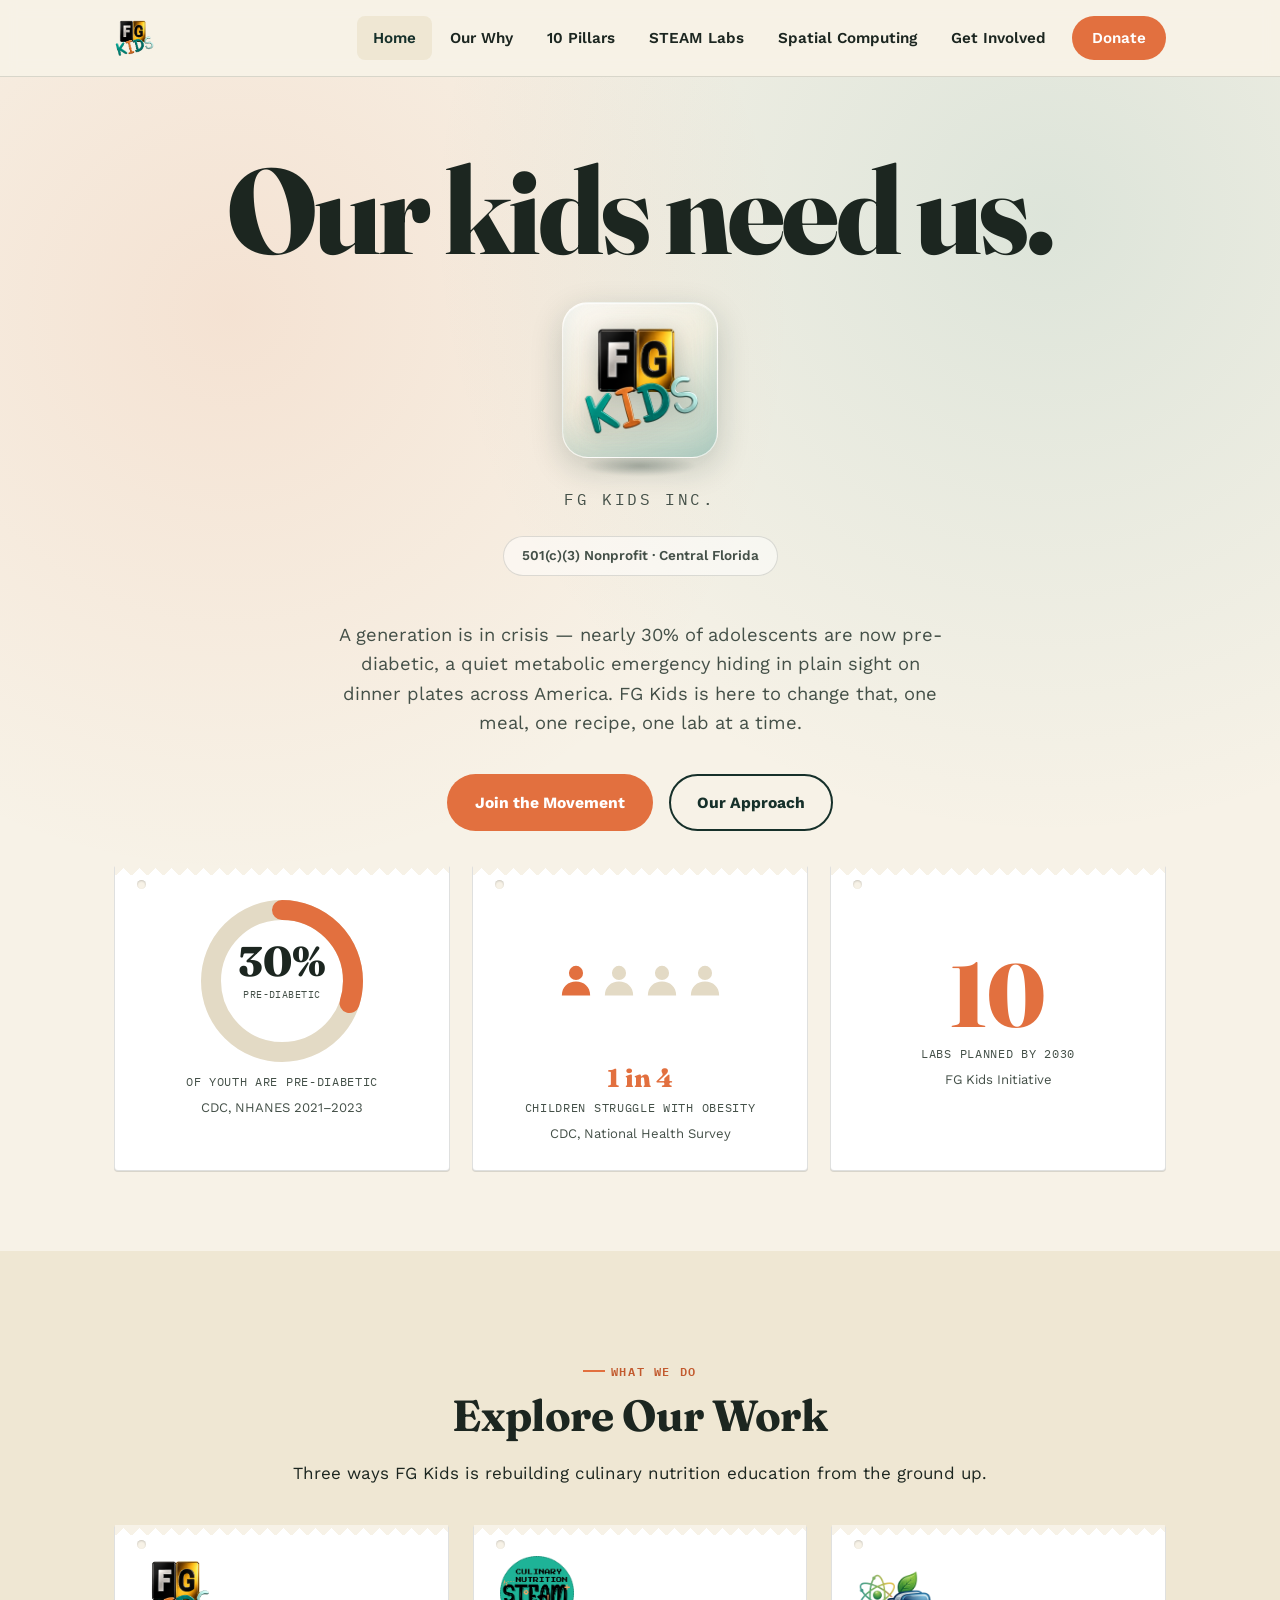
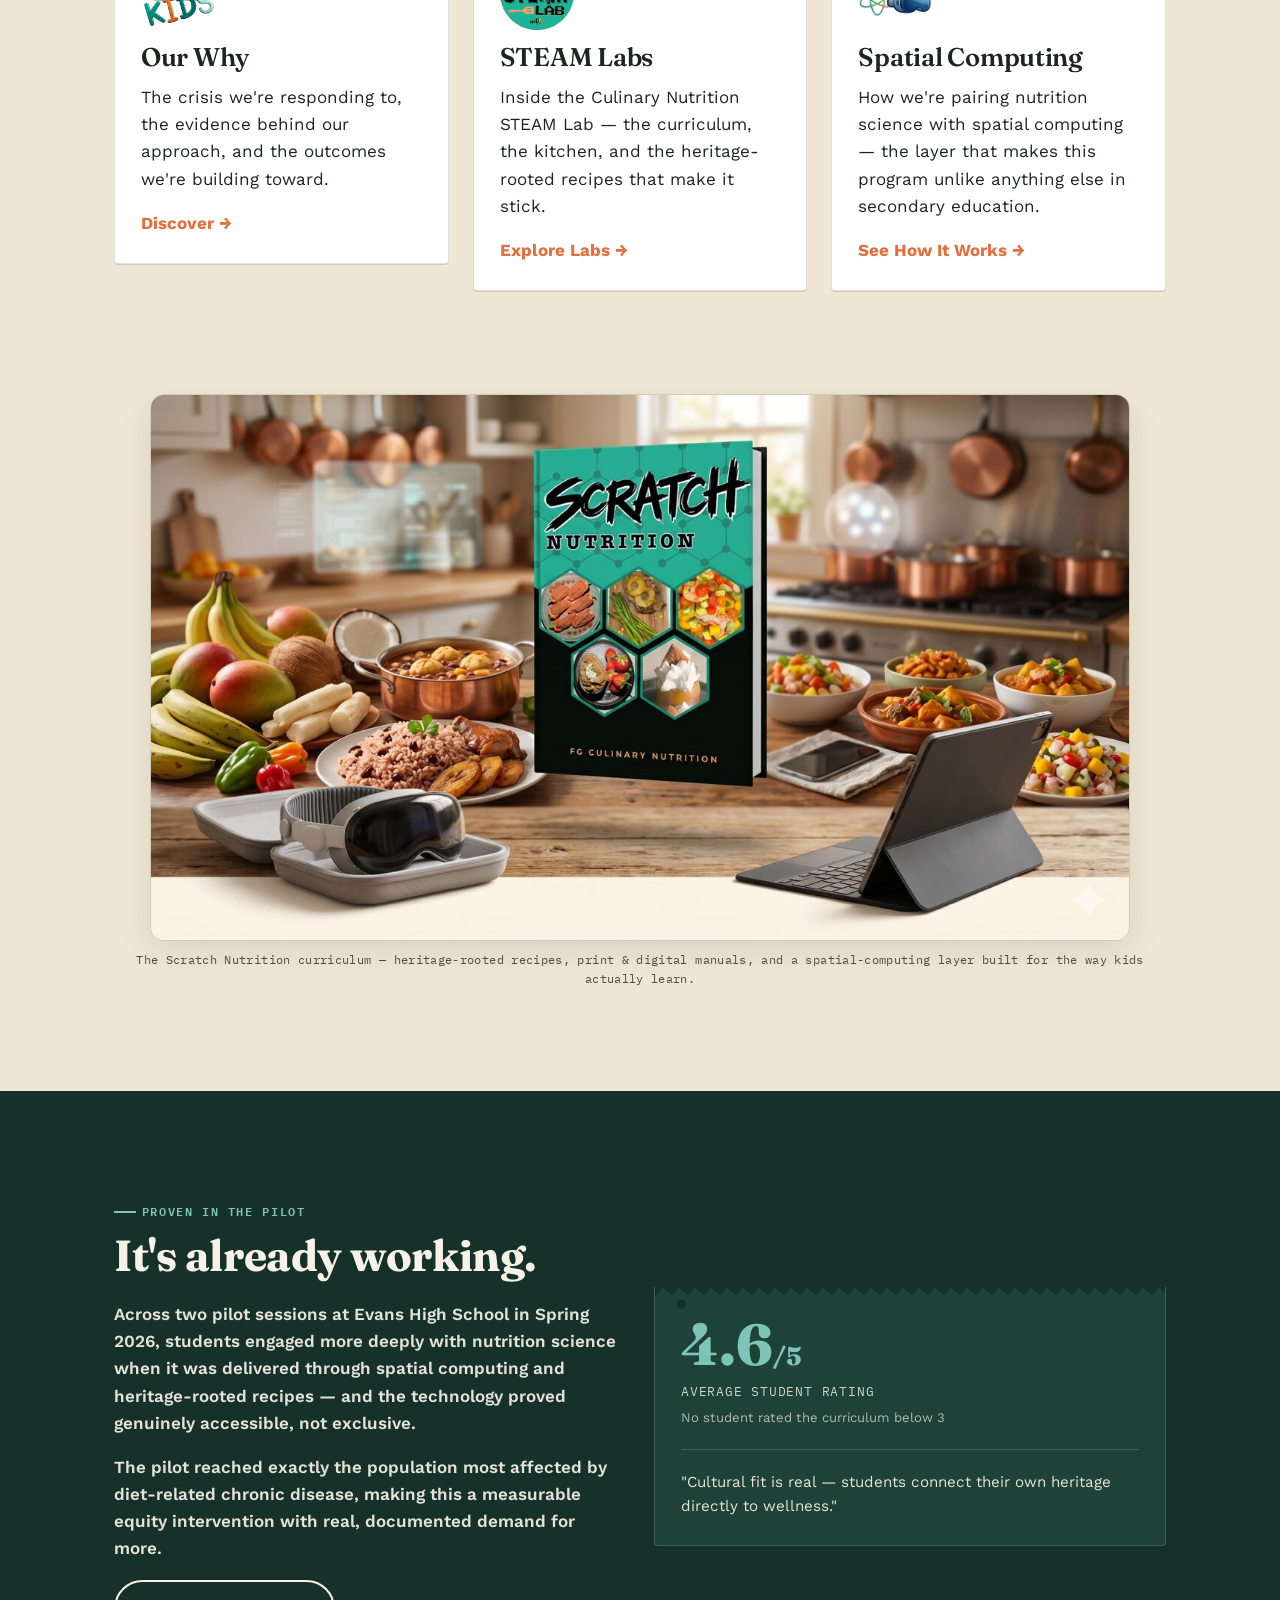
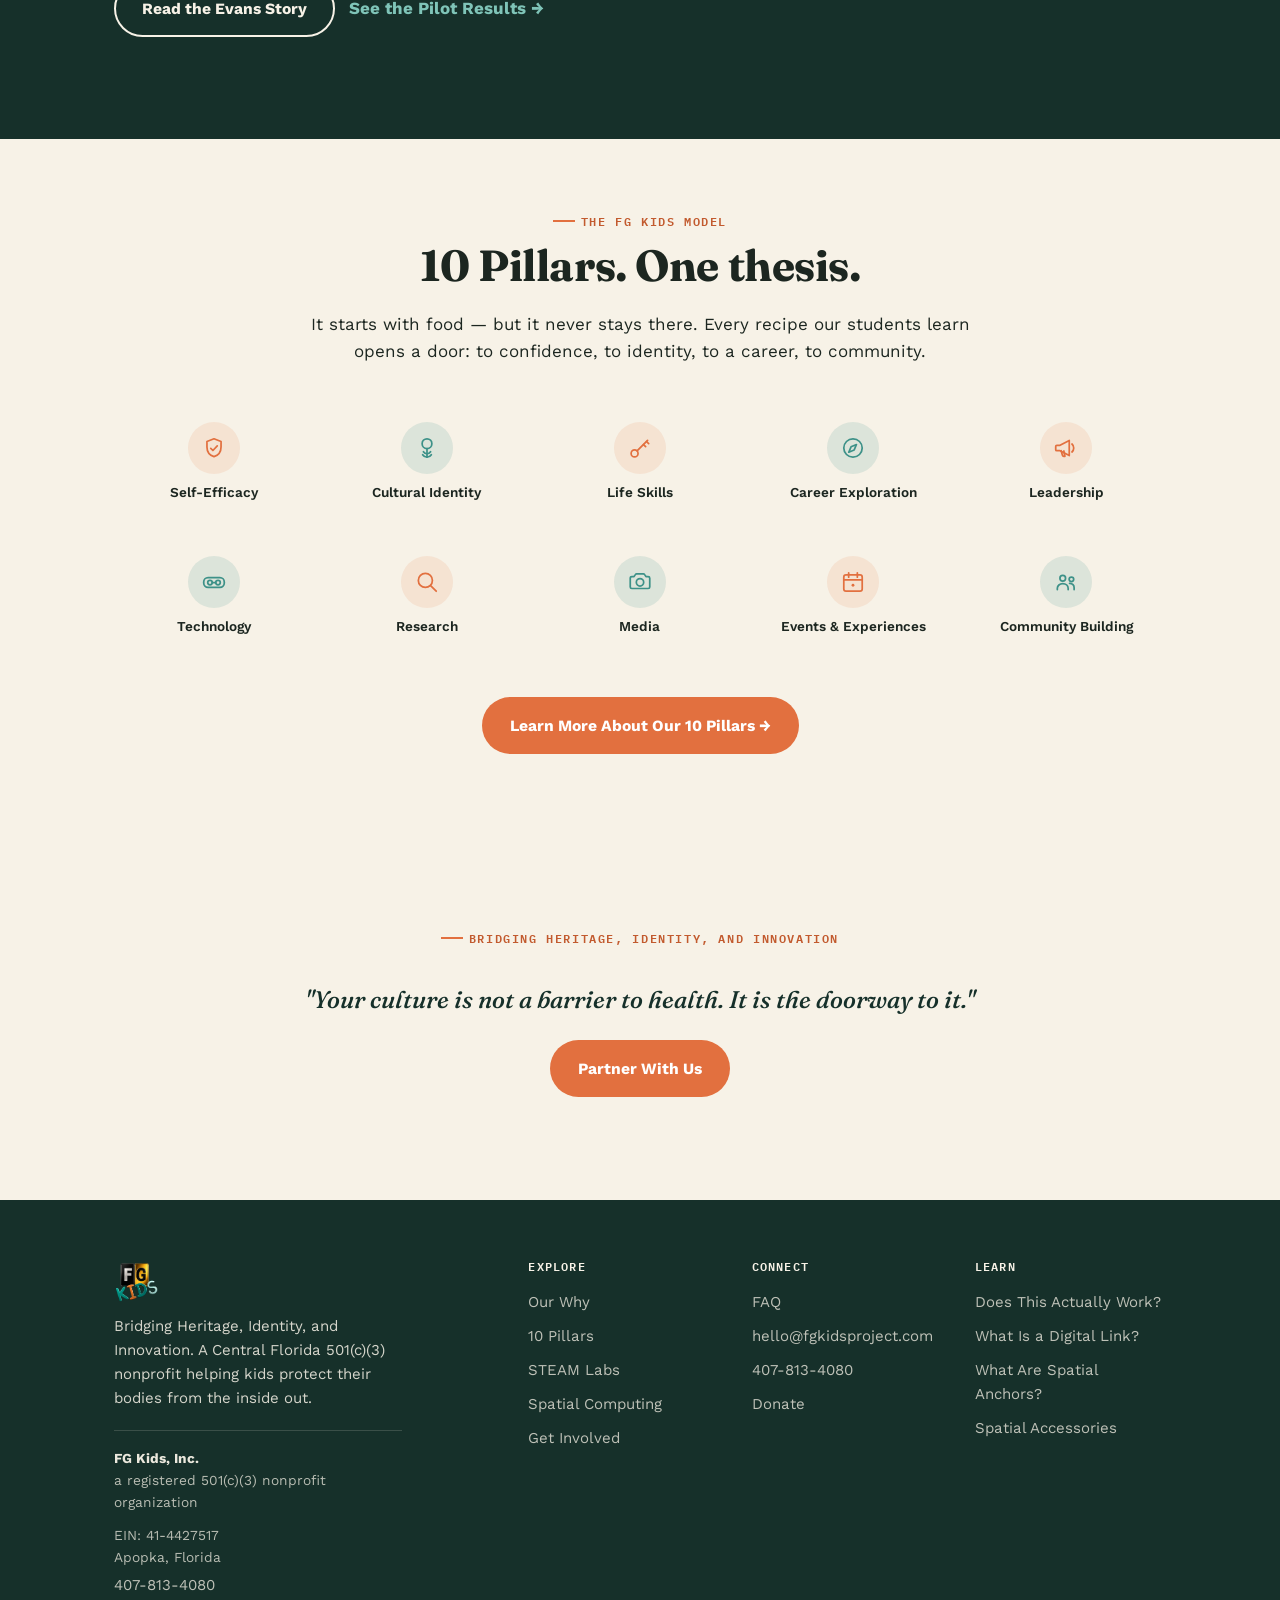
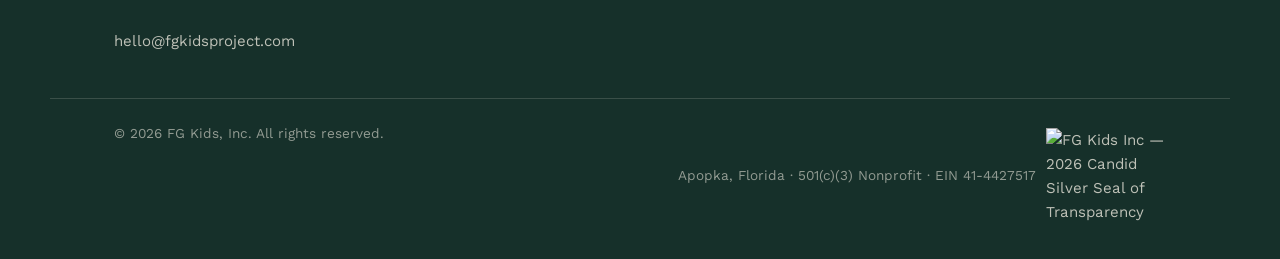
==== commit 3e2e38d9: "Add 'Does This Actually Work?' evidence lesson page New chalkboard-styled lesson at /spatial-computi" ====
--- a/index.html
+++ b/index.html
@@ -282,6 +282,7 @@
       </div>
       <div>
         <h4>Learn</h4>
+        <a href="/spatial-computing/the-evidence/">Does This Actually Work?</a>
         <a href="/spatial-computing/digital-link/">What Is a Digital Link?</a>
         <a href="/spatial-computing/spatial-anchors/">What Are Spatial Anchors?</a>
         <a href="/spatial-computing/spatial-accessories/">Spatial Accessories</a>
--- a/css/styles.css
+++ b/css/styles.css
@@ -127,9 +127,11 @@
 
 @media (max-width:920px){
   nav.main-nav{
-    position:fixed; inset:64px 0 0 0; background:var(--cream);
+    position:absolute; top:100%; left:0; right:0;
+    max-height:calc(100vh - 64px);
+    background:var(--cream); border-bottom:1px solid var(--line);
     flex-direction:column; align-items:stretch; padding:12px var(--pad);
-    display:none; overflow-y:auto;
+    display:none; overflow-y:auto; z-index:60;
   }
   nav.main-nav.open{display:flex;}
   nav.main-nav a{padding:16px 4px; border-bottom:1px solid var(--line); border-radius:0;}
@@ -654,3 +656,85 @@
 .pillar-mini:hover .pillar-mini-icon{transform:translateY(-3px);}
 .pillar-mini:nth-child(even) .pillar-mini-icon{background:rgba(61,145,136,0.14); color:var(--teal);}
 .pillar-mini span{font-size:.85rem; font-weight:600; color:var(--ink); line-height:1.3;}
+
+/* -------------------- lesson pages (chalkboard) -------------------- */
+.chalk{
+  background:
+    radial-gradient(ellipse at 20% 15%, rgba(127,196,184,.07), transparent 55%),
+    radial-gradient(ellipse at 80% 80%, rgba(226,112,63,.06), transparent 55%),
+    var(--forest);
+  color:var(--cream-on-dark);
+  position:relative;
+}
+.chalk::after{
+  content:""; position:absolute; inset:0; pointer-events:none; opacity:.35;
+  background-image:radial-gradient(rgba(247,242,231,.12) .5px, transparent .5px);
+  background-size:7px 7px;
+}
+.chalk > *{position:relative; z-index:1;}
+.chalk h2,.chalk h3,.chalk h4{color:var(--cream-on-dark);}
+.chalk p{color:rgba(247,242,231,.86);}
+.chalk .eyebrow{color:var(--teal-light);}
+.chalk a{color:var(--teal-light);}
+
+.lesson-num{
+  font-family:var(--font-mono); font-size:.74rem; letter-spacing:.14em;
+  text-transform:uppercase; color:var(--teal); display:block; margin-bottom:.5em;
+}
+.chalk .lesson-num{color:var(--teal-light);}
+
+/* video */
+.video-frame{
+  position:relative; width:100%; padding-top:56.25%;
+  border-radius:var(--radius); overflow:hidden;
+  background:#000; border:1px solid var(--line-on-dark);
+}
+.video-frame iframe{position:absolute; inset:0; width:100%; height:100%; border:0;}
+
+/* chalk-styled comparison bars */
+.bars{margin:1.6em 0 .4em;}
+.bar-row{margin-bottom:1.15em;}
+.bar-top{
+  display:flex; justify-content:space-between; align-items:baseline; gap:12px;
+  font-family:var(--font-mono); font-size:.76rem; letter-spacing:.05em;
+  text-transform:uppercase; color:var(--ink-soft); margin-bottom:.45em;
+}
+.chalk .bar-top{color:rgba(247,242,231,.72);}
+.bar-top b{font-family:var(--font-display); font-size:1.15rem; letter-spacing:0; text-transform:none; color:var(--coral);}
+.chalk .bar-top b{color:var(--teal-light);}
+.bar-track{height:12px; border-radius:999px; background:rgba(28,38,32,.10); overflow:hidden;}
+.chalk .bar-track{background:rgba(247,242,231,.14);}
+.bar-fill{height:100%; border-radius:999px; background:var(--coral); width:0; transition:width 1.1s cubic-bezier(.16,.84,.44,1);}
+.bar-fill.alt{background:var(--teal);}
+.chalk .bar-fill{background:var(--teal-light);}
+.chalk .bar-fill.alt{background:var(--coral);}
+
+/* takeaway / caveat card */
+.chalk-card{
+  border:1px solid var(--line-on-dark); border-radius:var(--radius);
+  padding:clamp(20px,3vw,30px); background:rgba(247,242,231,.05);
+}
+.takeaway{
+  border-left:4px solid var(--coral); background:var(--cream-soft);
+  padding:clamp(18px,2.6vw,26px); border-radius:0 var(--radius) var(--radius) 0;
+  margin:1.8em 0;
+}
+.takeaway p:last-child{margin-bottom:0;}
+.takeaway .lesson-num{color:var(--coral-dark);}
+
+/* two-column "works / doesn't" */
+.vs-grid{display:grid; grid-template-columns:1fr 1fr; gap:20px; margin-top:1.6em;}
+@media (max-width:760px){.vs-grid{grid-template-columns:1fr;}}
+.vs-col h4{font-family:var(--font-mono); font-size:.78rem; letter-spacing:.1em; text-transform:uppercase; margin-bottom:.8em;}
+.vs-col ul{list-style:none; padding:0; margin:0;}
+.vs-col li{padding:.55em 0 .55em 1.5em; position:relative; border-bottom:1px dashed var(--line-on-dark); font-size:.96rem;}
+.vs-col li:last-child{border-bottom:0;}
+.vs-col li::before{position:absolute; left:0; top:.5em; font-family:var(--font-mono);}
+.vs-yes li::before{content:"+"; color:var(--teal-light);}
+.vs-no  li::before{content:"\2212"; color:var(--coral);}
+
+/* sources */
+.sources{font-size:.88rem; color:var(--ink-soft);}
+.sources ol{padding-left:1.3em; margin:0;}
+.sources li{margin-bottom:.7em; line-height:1.55;}
+.sources a{color:var(--forest-3);}
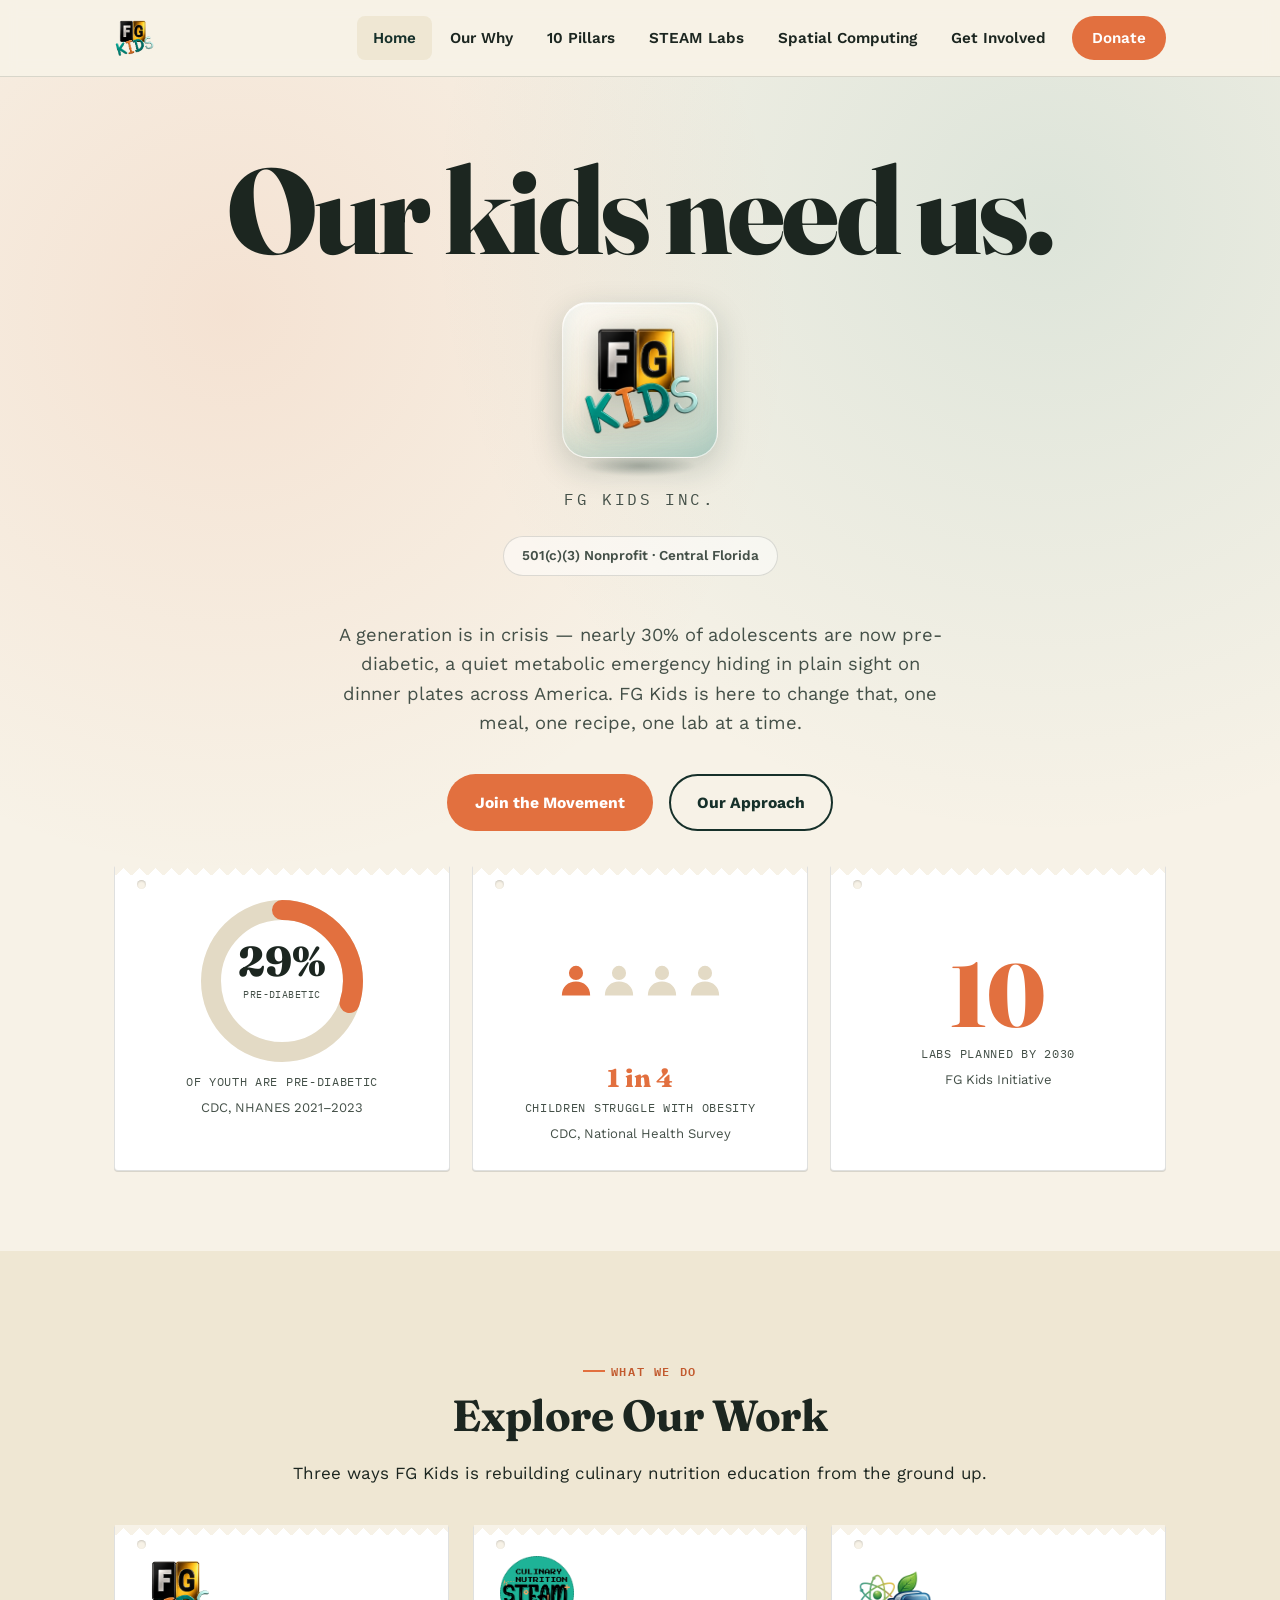
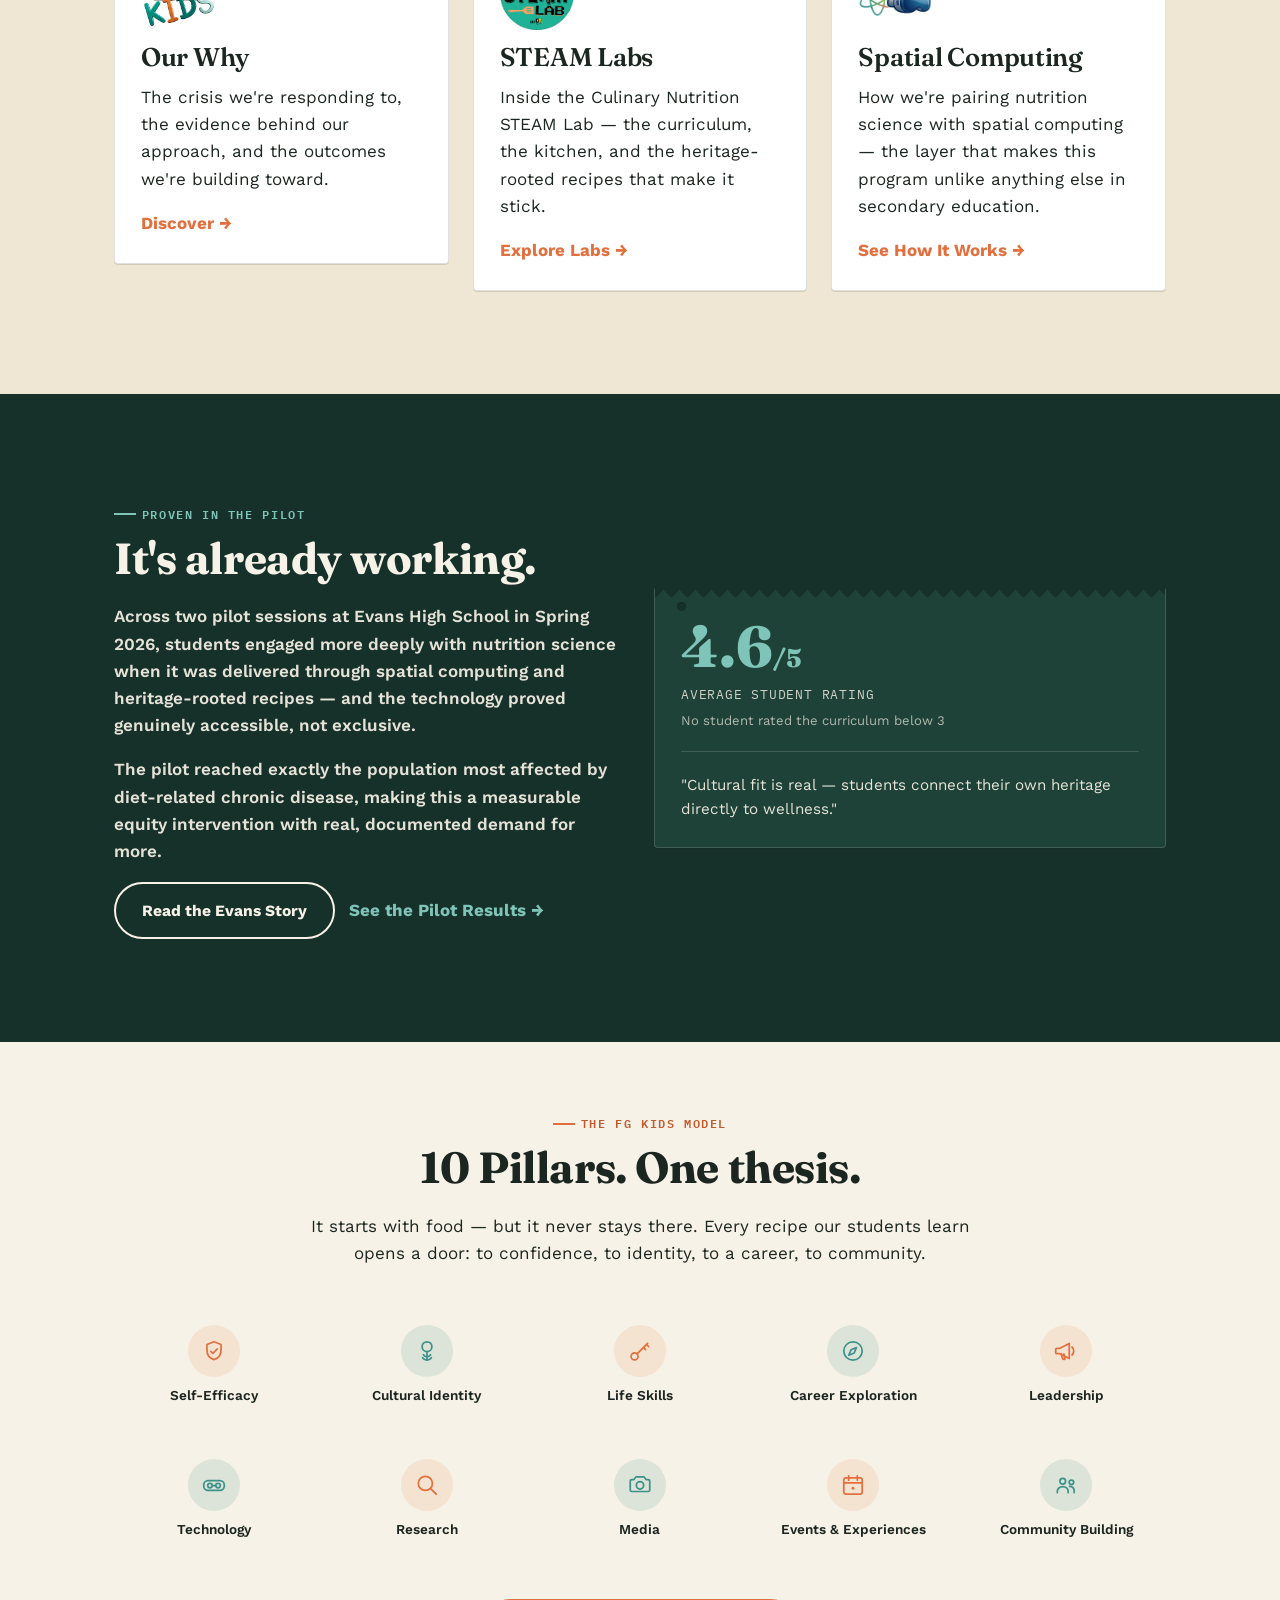
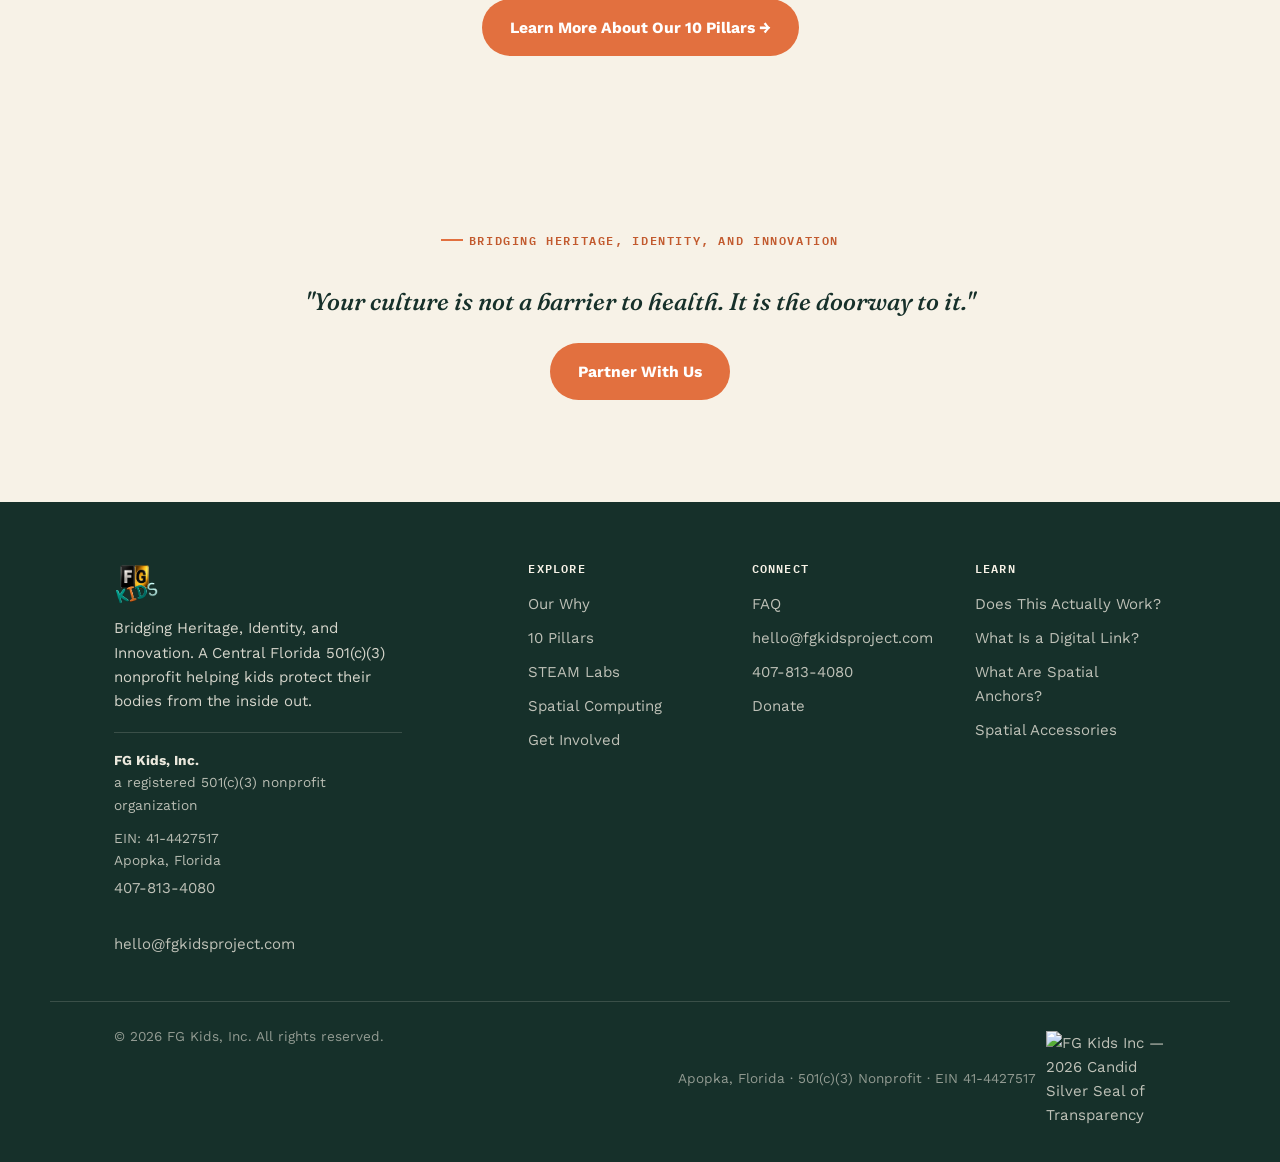
==== commit efbb16d2: "Remove AI-generated product spread from homepage The image carried a visible AI-generation watermark" ====
--- a/index.html
+++ b/index.html
@@ -152,17 +152,6 @@
   </div>
 </section>
 
-<section class="on-soft" style="padding-top:0;">
-  <div class="container">
-    <figure class="fig">
-      <div class="media-band" style="max-width:980px;">
-        <img src="/images/scratch-product-spread.jpg" alt="The Scratch Nutrition manual in print and digital, alongside an Apple Vision Pro headset.">
-      </div>
-      <figcaption>The Scratch Nutrition curriculum &mdash; heritage-rooted recipes, print &amp; digital manuals, and a spatial-computing layer built for the way kids actually learn.</figcaption>
-    </figure>
-  </div>
-</section>
-
 <section class="on-dark">
   <div class="container">
     <div class="grid-2" style="align-items:center;">
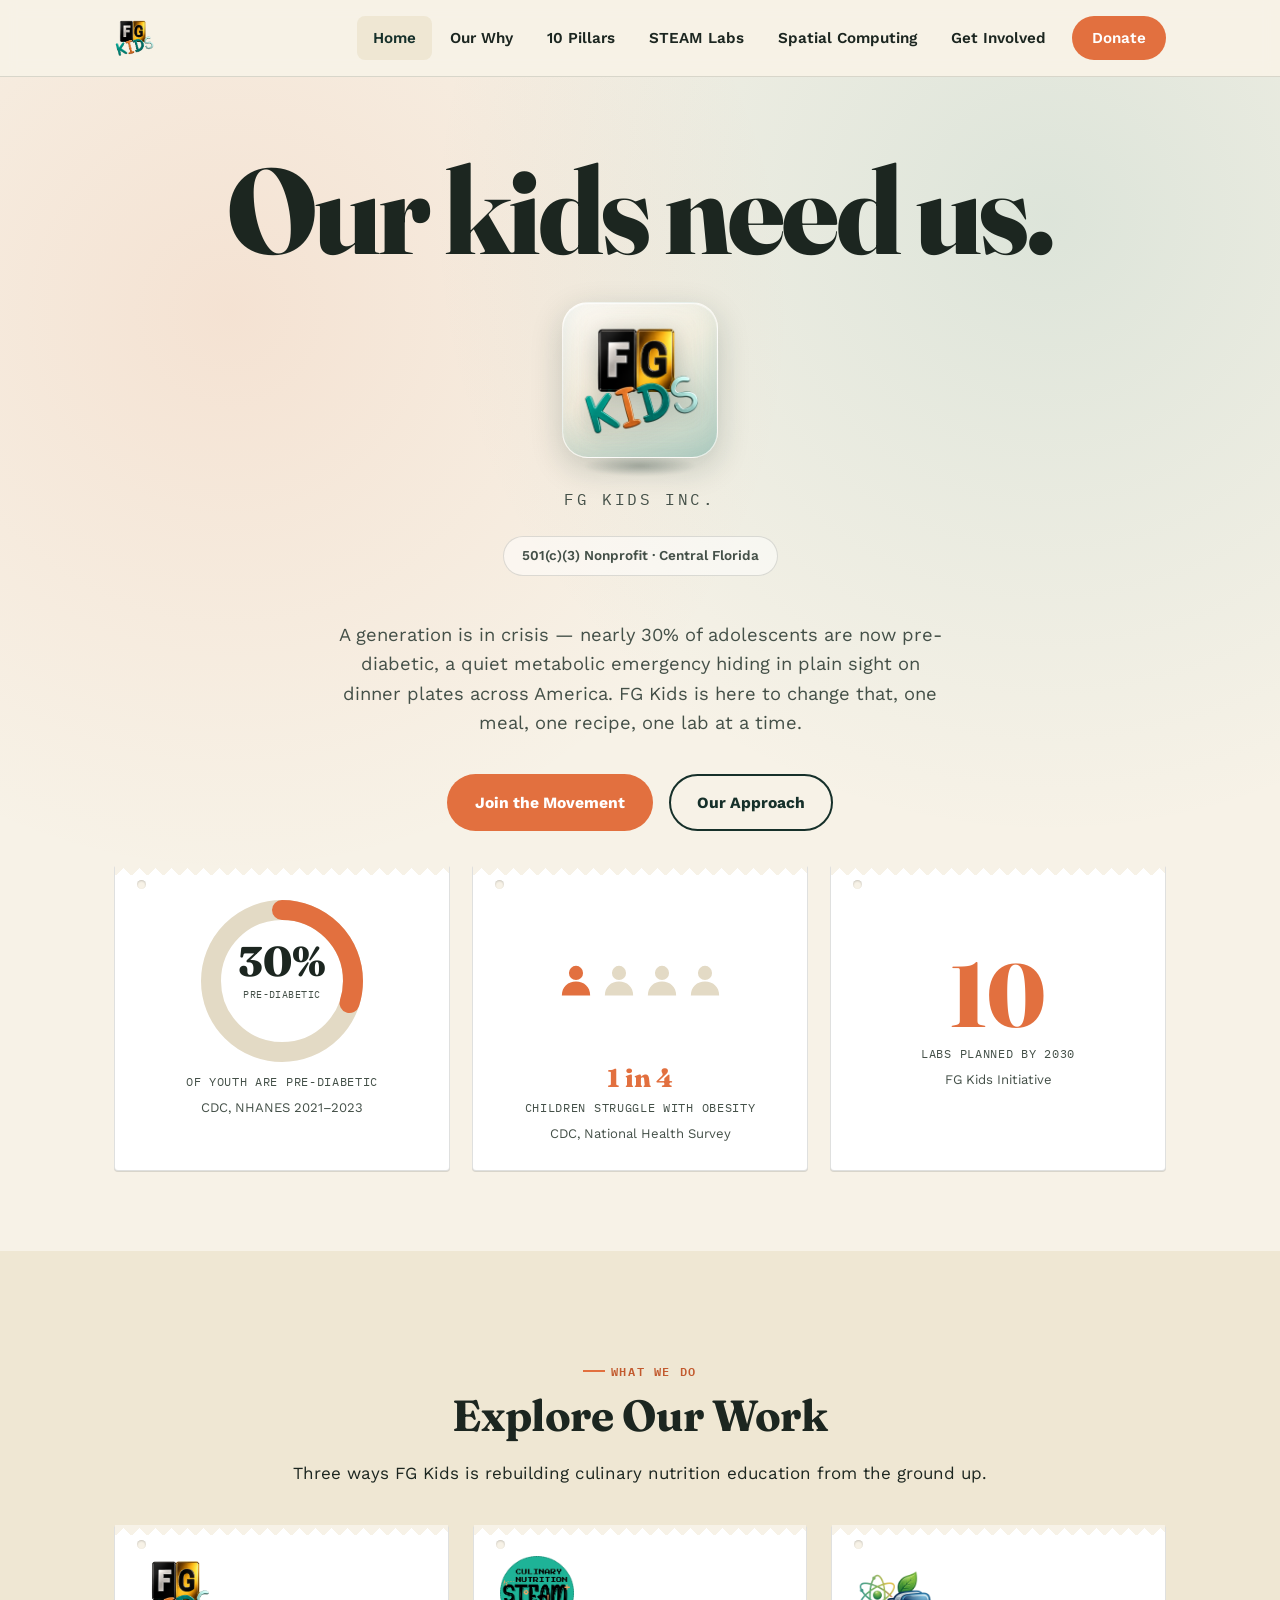
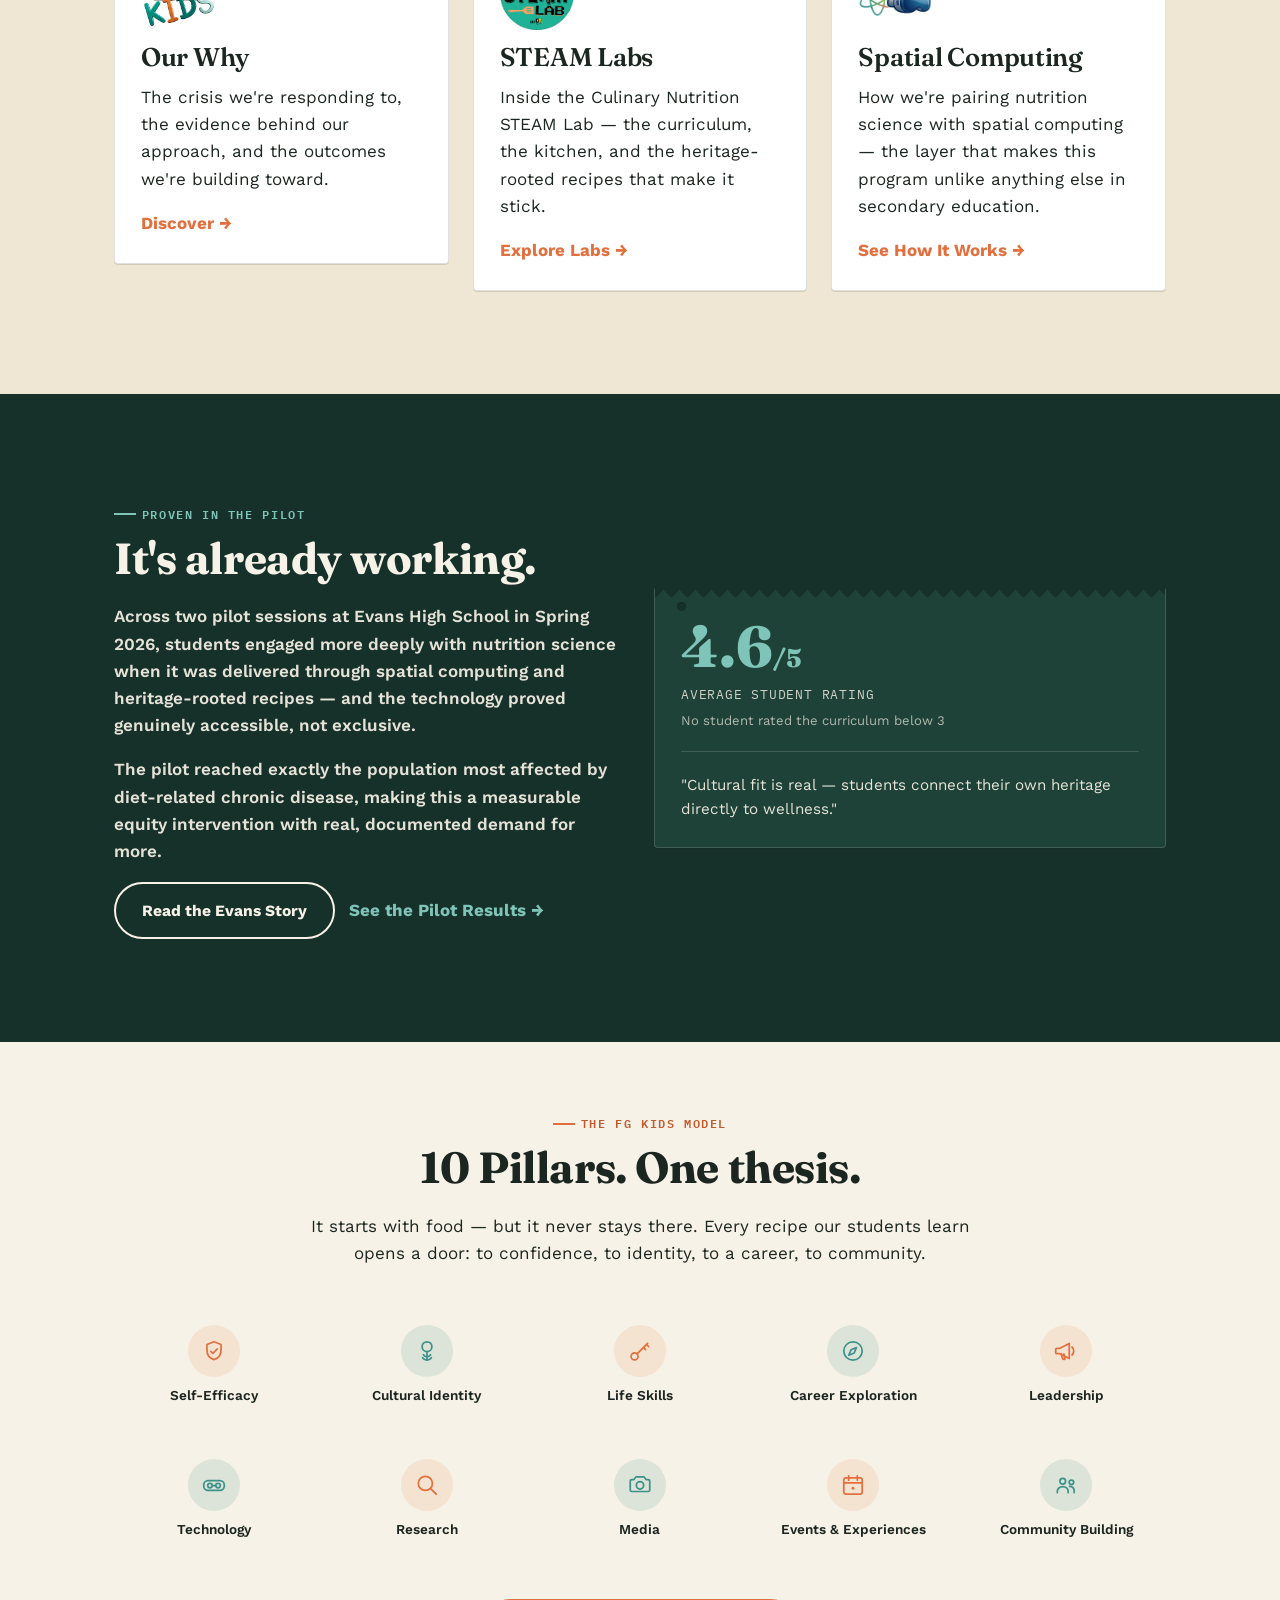
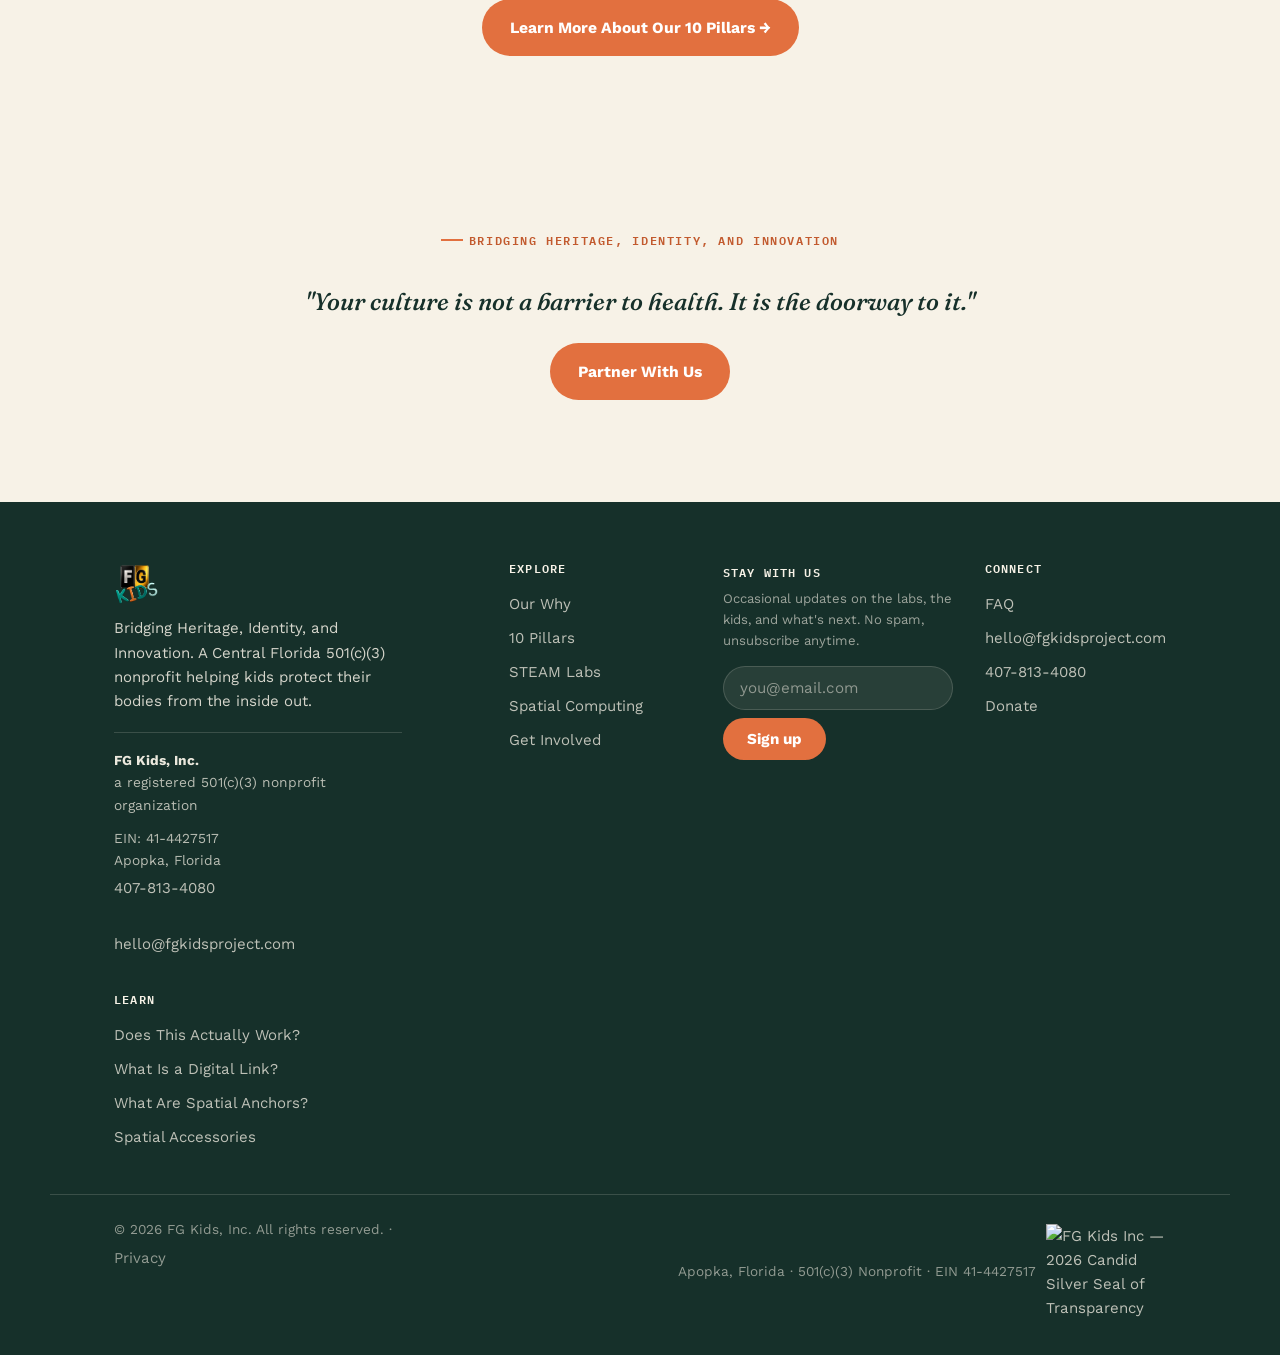
==== commit fdb2b8f8: "Foundation: privacy policy, email capture, cookieless analytics - Privacy policy at /privacy/, linke" ====
--- a/index.html
+++ b/index.html
@@ -262,6 +262,18 @@
         <a href="/spatial-computing/">Spatial Computing</a>
         <a href="/partnerwithus/">Get Involved</a>
       </div>
+      <div class="signup">
+        <h4>Stay with us</h4>
+        <p class="signup-note" style="margin-top:-.2em;">Occasional updates on the labs, the kids, and what's next. No spam, unsubscribe anytime.</p>
+        <form name="newsletter" method="POST" data-netlify="true" netlify-honeypot="fg-hp" action="/thanks/">
+          <input type="hidden" name="form-name" value="newsletter">
+          <p class="signup-hp"><label>Leave this empty: <input name="fg-hp"></label></p>
+          <div class="signup-row">
+            <input type="email" name="email" placeholder="you@email.com" aria-label="Email address" required>
+            <button type="submit">Sign up</button>
+          </div>
+        </form>
+      </div>
       <div>
         <h4>Connect</h4>
         <a href="/partnerwithus/#faq">FAQ</a>
@@ -279,7 +291,7 @@
     </div>
   </div>
   <div class="footer-bottom">
-    <span>&copy; 2026 FG Kids, Inc. All rights reserved.</span>
+    <span>&copy; 2026 FG Kids, Inc. All rights reserved. &middot; <a href="/privacy/" style="color:inherit;">Privacy</a></span>
     <span class="footer-trust">
       Apopka, Florida &middot; 501(c)(3) Nonprofit &middot; EIN 41-4427517
       <a aria-label="FG Kids Inc" href="https://app.candid.org/profile/16589307/fg-kids-inc-41-4427517/?pkId=f9129e25-9f49-42b6-85df-ab105f650fca" target="_blank" rel="noopener">
@@ -289,5 +301,7 @@
   </div>
 </footer>
 <script src="/js/site.js"></script>
+<!-- Cloudflare Web Analytics — cookieless, no personal data -->
+<script defer src="https://static.cloudflareinsights.com/beacon.min.js" data-cf-beacon='{"token": "da8f1f20c3c9448ca02c2d428172d807"}'></script>
 </body>
 </html>
--- a/css/styles.css
+++ b/css/styles.css
@@ -738,3 +738,41 @@
 .sources ol{padding-left:1.3em; margin:0;}
 .sources li{margin-bottom:.7em; line-height:1.55;}
 .sources a{color:var(--forest-3);}
+
+/* -------------------- newsletter signup -------------------- */
+.signup{margin-top:.2em;}
+.signup-row{display:flex; gap:8px; margin-top:.9em; flex-wrap:wrap;}
+.signup-row input[type="email"]{
+  flex:1 1 200px; min-width:0;
+  font-family:var(--font-body); font-size:.95rem;
+  padding:12px 16px; border-radius:999px;
+  border:1px solid var(--line); background:#fff; color:var(--ink);
+}
+.signup-row input[type="email"]:focus{outline:2px solid var(--teal); outline-offset:1px;}
+.signup-row button{
+  font-family:var(--font-body); font-weight:700; font-size:.95rem;
+  padding:12px 24px; border-radius:999px; border:none; cursor:pointer;
+  background:var(--coral); color:#fff; transition:background .15s ease;
+}
+.signup-row button:hover{background:var(--coral-dark);}
+.signup-note{font-size:.82rem; color:var(--ink-soft); margin-top:.7em;}
+.signup-hp{position:absolute; left:-9999px; width:1px; height:1px; overflow:hidden;}
+
+/* footer variant */
+.site-footer .signup-row input[type="email"]{
+  background:rgba(247,242,231,.08); border-color:var(--line-on-dark); color:var(--cream-on-dark);
+}
+.site-footer .signup-row input[type="email"]::placeholder{color:rgba(247,242,231,.5);}
+.site-footer .signup-note{color:rgba(247,242,231,.6);}
+
+/* inline (on-soft) variant */
+.signup-inline{
+  border:1px solid var(--line); border-radius:var(--radius);
+  padding:clamp(22px,3vw,34px); background:var(--cream);
+  max-width:620px; margin:2.4em auto 0; text-align:center;
+}
+.signup-inline h3{margin-bottom:.3em;}
+.signup-inline .signup-row{justify-content:center;}
+
+/* thank-you page */
+.thanks-wrap{min-height:52vh; display:flex; align-items:center;}
